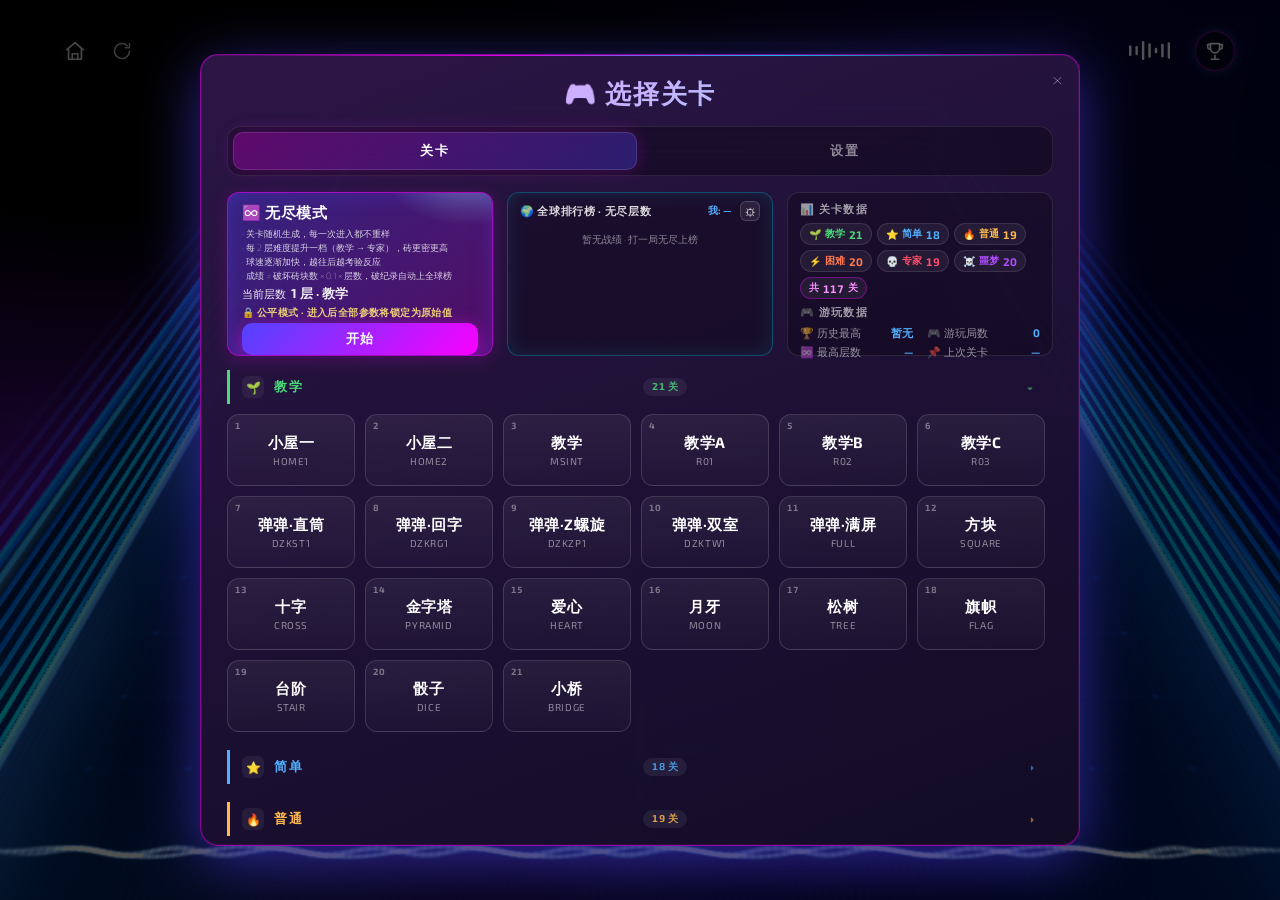
==== web/index.html @ 9c828ab0 "3D-Breakout: 打砖块 3D 重制版 纯前端 WebGL 游戏：117 关卡（含噩梦难度）、无尽模式全球排行榜、 道具系统、手机端适配、飞牛 NAS (.fpk) 打包支持。" ====
<!DOCTYPE html>
<html lang="zh-tw" class="use-system-fonts desktop chrome windows low" style="--scrollbar-width: 0px; --inner-height: 900px; --vp-height: 900px;">
    <head>
        <meta charset="utf-8">
        <base href="./">
        <script>/* 飞牛桌面小窗性能受限：iframe 内跳转轻量启动页（launcher.html），顶层标签页直接运行游戏 */
try{if(window.self!==window.top){var _ok=false;try{_ok=!!sessionStorage.getItem("dzk-inwindow")}catch(e){_ok=false}if(!_ok)location.replace("launcher.html")}}catch(e){}</script>
        <script>!function(e,a,l){var t=Array.prototype.slice.call(e.navigator&&navigator.languages||[]),n=(0===t.length&&navigator.language&&t.push(navigator.language),[["en","/","en-us"],["fr","/fr/","fr-fr"],["de","/de/","de-de"],["es","/es/","es-es"],["it","/it/","it-it"],["nl","/nl/","nl-nl"],["ja","/ja/","ja-jp"],["zh-tw","/zh-tw/","zh-tw-tw"]]);if(t.length&&n.length){var n=n.map(function(e){e={id:e[0],url:e[1],l:e[2].split("-")[0],full:e[2]};return"en"===e.id&&0,e}),e=document.cookie.match(/(^| )preferred_locale=([^;]+)/),e=e&&e[2],r=(e&&t.unshift(e),null),i=null;for(let e=0;e<t.length;e++){var o=t[e].toLowerCase(),s=o.split("-")[0];for(let e=0;e<n.length;e++){var u=n[e];if(o===u.full?r=u:s===u.l&&(i=u),r)break}if(r||i)break}var f,h=r||i;h&&((f=new Date).setTime(Date.now()+12096e5),a.cookie="preferred_locale="+h.id+";path=/;expires="+f+";samesite=lax"),!e&&h&&"zh-tw"!==h.id&&(a=h.url+l.search+l.hash,0)}}(window,document,location)</script>
        <meta name="viewport" content="width=device-width,initial-scale=1,shrink-to-fit=no,viewport-fit=cover">
        <title>3D-Breakout By 彩奈</title>
        <meta name="title" content="3D-Breakout By 彩奈">
        <meta name="description" content="暢玩贏得 MAG Infinite S3 12th、MAG Codex X5 12th 或 MEG Trident X 12th &amp; Optix-MAG274QRF-QD 好禮！">
        <meta name="HandheldFriendly" content="true">
        <meta name="msapplication-tap-highlight" content="no">
        <meta name="format-detection" content="telephone=no">
        <meta name="application-name" content="3D-Breakout By 彩奈">
        <meta name="mobile-web-app-capable" content="yes">
        <meta name="theme-color" content="#000000">
        <meta name="apple-mobile-web-app-title" content="3D-Breakout By 彩奈">
        <meta name="apple-mobile-web-app-capable" content="yes">
        <meta name="apple-mobile-web-app-status-bar-style" content="black">
        <meta name="pinterest" content="nohover">
        <meta property="og:type" content="website">
        <meta property="og:url" content="https://iwantitall.merci-michel.com/zh-tw">
        <meta property="og:locale" content="zh_tw">
        <meta property="og:title" content="3D-Breakout By 彩奈">
        <meta property="og:description" content="暢玩贏得 MAG Infinite S3 12th、MAG Codex X5 12th 或 MEG Trident X 12th &amp; Optix-MAG274QRF-QD 好禮！">
        <meta property="og:image" content="https://iwantitall.merci-michel.comshare/share_zh-tw.png?v=9756f7a2">
        <meta property="og:image:width" content="1200">
        <meta property="og:image:height" content="630">
        <meta property="og:image:alt" content="MSI - I want it all Image">
        <meta name="twitter:url" content="https://iwantitall.merci-michel.com/zh-tw">
        <meta name="twitter:title" content="3D-Breakout By 彩奈">
        <meta name="twitter:description" content="暢玩贏得 MAG Infinite S3 12th、MAG Codex X5 12th 或 MEG Trident X 12th &amp; Optix-MAG274QRF-QD 好禮！">
        <meta name="twitter:card" content="summary_large_image">
        <meta name="twitter:image" content="https://iwantitall.merci-michel.comshare/share_zh-tw.png?v=9756f7a2">
        <meta name="google" content="notranslate">
        <link rel="icon" href="./favicon.ico" sizes="any">
        <link rel="icon" href="./icons/favicon_dark.svg" type="image/svg+xml" media="(prefers-color-scheme: dark)">
        <link rel="icon" href="./icons/favicon_light.svg" type="image/svg+xml" media="(prefers-color-scheme: light)">
        <link rel="apple-touch-icon" href="./icons/icon_180.png">
        <meta name="robots" content="index,follow">
        <meta name="googlebot" content="index,follow">
        <link rel="modulepreload" href="./assets/main.fb1695dd11ae33ec_v10.js" as="script">
        <link rel="modulepreload" href="./assets/webgl.c47c235111ae33ec_v10.js" as="script">
        <link href="./assets/vendor.605820b411ae33ec.css" rel="stylesheet">
        <style>svg.icons-spritesheet symbol:not(.raw) * {
fill: inherit;
stroke: inherit;
}</style>
        <style>html{-webkit-tap-highlight-color:rgba(255,255,255,0);-webkit-touch-callout:none;font-size:10px;line-height:1.5}html,body,div,span,iframe,h1,h2,h3,h4,h5,h6,p,blockquote,pre,a,abbr,acronym,address,big,cite,code,del,dfn,em,img,ins,kbd,q,s,samp,small,strike,strong,sub,sup,tt,var,b,u,i,center,dl,dt,dd,ol,ul,li,fieldset,form,label,legend,table,caption,tbody,tfoot,thead,tr,th,td,article,aside,canvas,details,embed,figure,figcaption,footer,header,hgroup,menu,nav,output,ruby,section,summary,time,mark,audio,video{margin:0;padding:0;border:0;font-size:100%;font:inherit;vertical-align:baseline;box-sizing:border-box;font-weight:inherit;touch-action:manipulation}body{display:block}*,*:before,*:after{box-sizing:border-box}ul,ol{list-style:none}article,aside,details,figcaption,figure,footer,header,hgroup,menu,nav,section{display:block}img,video,svg{max-width:100%;display:block}body{-webkit-text-size-adjust:100%}a{color:inherit;text-decoration:inherit;touch-action:pan-y}button *,a *{pointer-events:none}button,input,textarea,select{margin:0;padding:0;color:inherit;background:inherit;font:inherit;line-height:inherit;letter-spacing:inherit;text-transform:inherit;outline:none}button{cursor:pointer;-webkit-appearance:none;-moz-appearance:none;appearance:none;border:none;touch-action:pan-y}textarea{overflow:auto;vertical-align:top;resize:vertical}:root{--base-text: calc((22px) * var(--h-demult, 1));--padding: calc(var(--base-text));--font-popin: "Exo", Arial, Helvetica, sans-serif;--font-title: "Exo2", Arial, Helvetica, sans-serif;--font-text: "DINPro", Arial, Helvetica, sans-serif;--font-numbers: "Roboto", Arial, Helvetica, sans-serif;--font-system: -apple-system, BlinkMacSystemFont, "Segoe UI", Roboto, Oxygen-Sans, Ubuntu, Cantarell, "Helvetica Neue", sans-serif}html.use-system-fonts{--font-popin: var(--font-system);--font-title: var(--font-system);--font-text: var(--font-system)}@font-face{font-family:DINPro;font-style:normal;font-weight:400;src:url(./assets/dinpro-regular.0de53b8211ae33ec.woff2) format("woff2"),url(./assets/dinpro-regular.d7c2045011ae33ec.woff) format("woff");font-display:"block"}@font-face{font-family:DINPro;font-style:normal;font-weight:700;src:url(./assets/dinpro-bold.3677f18411ae33ec.woff2) format("woff2"),url(./assets/dinpro-bold.cd9495d111ae33ec.woff) format("woff");font-display:"block"}@font-face{font-family:Exo2;font-style:normal;font-weight:100;src:url(./assets/exo2-thin.74b24fc411ae33ec.woff2) format("woff2"),url(./assets/exo2-thin.6bf9c2b811ae33ec.woff) format("woff");font-display:"block"}@font-face{font-family:Exo2;font-style:normal;font-weight:300;src:url(./assets/exo2-light.6f008a1011ae33ec.woff2) format("woff2"),url(./assets/exo2-light.3d50c11d11ae33ec.woff) format("woff");font-display:"block"}@font-face{font-family:Exo2;font-style:normal;font-weight:400;src:url(./assets/exo2-regular.4fef682411ae33ec.woff2) format("woff2"),url(./assets/exo2-regular.aad68efc11ae33ec.woff) format("woff");font-display:"block"}@font-face{font-family:Exo2;font-style:normal;font-weight:700;src:url(./assets/exo2-bold.4f55130411ae33ec.woff2) format("woff2"),url(./assets/exo2-bold.afe89b2e11ae33ec.woff) format("woff");font-display:"block"}@font-face{font-family:Exo;font-style:normal;font-weight:400;src:url(./assets/exo-regular.62db7afa11ae33ec.woff2) format("woff2"),url(./assets/exo-regular.bda386b011ae33ec.woff) format("woff");font-display:"block"}@font-face{font-family:Roboto;font-style:normal;font-weight:700;src:url(./assets/RobotoMono-Bold.bbd256c211ae33ec.woff2) format("woff2"),url(./assets/RobotoMono-Bold.359bd09511ae33ec.woff) format("woff");font-display:"block"}.page.page-register,.page.page-results{display:flex;align-items:center;justify-content:center;padding:0}.popin .popin__results-text{display:flex;flex-direction:column;flex-grow:1;align-items:center;justify-content:center;padding-left:40px}.popin .popin__results-text h1{font-family:var(--font-text)!important;text-align:left}.popin .popin__results-text h1 strong{font-weight:700!important}.popin .popin__results-text .results-message{margin-top:13px;margin-bottom:-5px;text-align:left}.page.page-results .popin__header,.register-step--confirmation .popin__header,.page.page-results .popin__header .popin__results-text,.register-step--email .popin__header .popin__results-text,.register-step--confirmation .popin__header .popin__results-text{align-items:flex-start}.page.page-results .popin__header .popin__score,.register-step--email .popin__header .popin__score,.register-step--confirmation .popin__header .popin__score{margin-left:0}.page.page-register .popin__content{background:#fff}.page.page-register .popin__content:after{display:none}html[data-page=register] .webgl-wrapper,html[data-page=results] .webgl-wrapper{position:absolute}.popin{position:relative;display:flex;flex-direction:column;align-items:center;justify-content:center;width:700px;max-width:100%;overflow:hidden;background:rgba(0,0,0,.7);border:1px solid rgba(255,255,255,.25);--title: calc((20px) * var(--h-demult, 1))}.popin strong{font-weight:700}.popin h1{max-width:320px;font-family:var(--font-title);font-size:var(--title);font-weight:400;line-height:1.12em;color:#fff;text-align:center;text-transform:uppercase;letter-spacing:.06em}.popin h1 strong{font-weight:400}.popin select,.popin input{width:100%;padding:20px 30px;font-family:var(--font-text);font-size:16px;color:#2c2c2c;border:1px solid #d0d0d0;border-radius:100px;transition:border .25s;-webkit-appearance:none;-moz-appearance:none;appearance:none}.popin select:focus::-moz-placeholder,.popin input:focus::-moz-placeholder{opacity:.25}.popin select:focus:-ms-input-placeholder,.popin input:focus:-ms-input-placeholder{opacity:.25}.popin select:focus::placeholder,.popin input:focus::placeholder{opacity:.25}.popin select::-moz-placeholder,.popin input::-moz-placeholder{color:#9b9b9b}.popin select:-ms-input-placeholder,.popin input:-ms-input-placeholder{color:#9b9b9b}.popin select option,.popin select::placeholder,.popin input option,.popin input::placeholder{color:#9b9b9b}.popin select{width:100%}.popin .select{position:relative}.popin .select:before{position:absolute;top:5px;right:30px;bottom:0;display:flex;align-items:center;justify-content:center;width:15px;height:15px;margin:auto;font-size:18px;color:#9b9b9b;content:"\25b2";transform:rotate(180deg) scaleY(.7)}.popin:before,.popin:after{position:absolute;top:0;left:0;width:100%;height:100%;pointer-events:none;background:rgba(255,255,255,.75);border:1px solid #fff;border-radius:15px;transition:transform 1.2s cubic-bezier(0,.96,.22,1),border 1.2s cubic-bezier(0,.96,.22,1),opacity 1.2s cubic-bezier(0,.96,.22,1)}.popin:before{border:1px solid #b602d7;transform:scale(1.2)}.popin:after{border:1px solid #593aff;transform:scale(1.4)}.popin .select,.popin .form-input,.popin .form-checkbox,.popin .button{position:relative;transition:color .15s,background .15s,transform 1s cubic-bezier(0,.96,.22,1),border 1s cubic-bezier(0,.96,.22,1),opacity 1s cubic-bezier(0,.96,.22,1)}.popin--visible:before,.popin--visible:after{border:1px solid #fff;opacity:0;transform:scale(1)}.popin .disabled button{color:#d0d0d0;pointer-events:none;border:1px solid #d0d0d0}.popin .disabled button:after{opacity:0}.popin__score{display:flex;flex-direction:column;align-items:center;justify-content:center;font-family:var(--font-popin);color:#f12e88;text-shadow:0 0 6px rgba(255,255,255,.5);--score-size: calc((63px) * var(--h-demult, 1))}.popin__score span{background:linear-gradient(88deg,#fe0291 -6%,#b762ff 29%,#5143ff 55%,#005cff 79%,#8fd7ff 104%);-webkit-background-clip:text;background-clip:text;-webkit-text-fill-color:transparent}.popin__score .score-units{font-size:.75rem;text-transform:uppercase}.popin__score .score-value{font-size:var(--score-size);line-height:1.3}.popin__header,.popin__content{position:relative;display:flex;flex-direction:column;align-items:center;justify-content:center;width:100%}.popin__header{position:relative;padding:60px 0;color:#fff}.page-results .popin__header{justify-content:flex-end;padding:50px 0 0;overflow:hidden}.popin__shape{position:absolute;bottom:-15px;width:100%;height:45px;overflow:hidden}.popin__shape:before{position:absolute;right:0;width:110%;height:100%;content:"";background:#fff;transform:translateY(2px) rotate(-2deg);transform-origin:top right}.popin__content{display:flex;flex-direction:column;align-items:center;justify-content:center;color:#2c2c2c;min-inline-size:0}.popin__content:after{position:absolute;bottom:0;z-index:0;width:100%;height:50%;content:"";background:white}.page-register .popin__content{padding:35px 50px 50px}.page-register .popin__content>*:not(:last-child){margin-bottom:20px}.popin__content .select+.form-checkbox{margin:10px}.popin__content p{max-width:80%;text-align:center}.popin__buttons{z-index:1;display:flex}.page-results .popin__buttons{padding:10px;margin-top:0}.popin__buttons .button{cursor:pointer}.popin__buttons .button span{pointer-events:none}.popin__buttons .button a{position:relative;z-index:1}.popin__buttons .button:not(:last-child){margin-right:10px}.popin-enter-active,.popin-leave-active{will-change:transform;transition:opacity .5s cubic-bezier(.55,0,.1,1),transform .5s cubic-bezier(.55,0,.1,1)}.popin-enter-from{opacity:0;transform:scale(1.1)}.popin-leave-to{opacity:0;transform:scale(.9)}@-webkit-keyframes blinkOpacityIn{0%{opacity:.1}1%{opacity:1}4%{opacity:1}8%{opacity:.1}12%{opacity:1}15%{opacity:.1}18%{opacity:1}21%{opacity:.1}23%{opacity:1}31%{opacity:1}to{opacity:1}}@keyframes blinkOpacityIn{0%{opacity:.1}1%{opacity:1}4%{opacity:1}8%{opacity:.1}12%{opacity:1}15%{opacity:.1}18%{opacity:1}21%{opacity:.1}23%{opacity:1}31%{opacity:1}to{opacity:1}}@-webkit-keyframes blinkIn2{0%{opacity:1;transform:scale(.6) skew(800deg)}2%{opacity:1;transform:scale(1.2) skew(60deg)}4%{opacity:0;transform:skew(0)}10%{opacity:1}13%{opacity:.4;transform:skew(40deg)}15%{opacity:.4;transform:skew(0)}17%{opacity:1;transform:skew(0)}20%{opacity:.5;transform:scale(1) skew(4deg)}21%{opacity:.5;transform:skew(0)}25%{opacity:1;transform:skew(0)}29%{opacity:1;transform:skew(0)}30%{opacity:.8;transform:skew(0)}32%{opacity:1;transform:skew(0)}85%{opacity:1;transform:skew(0)}}@keyframes blinkIn2{0%{opacity:1;transform:scale(.6) skew(800deg)}2%{opacity:1;transform:scale(1.2) skew(60deg)}4%{opacity:0;transform:skew(0)}10%{opacity:1}13%{opacity:.4;transform:skew(40deg)}15%{opacity:.4;transform:skew(0)}17%{opacity:1;transform:skew(0)}20%{opacity:.5;transform:scale(1) skew(4deg)}21%{opacity:.5;transform:skew(0)}25%{opacity:1;transform:skew(0)}29%{opacity:1;transform:skew(0)}30%{opacity:.8;transform:skew(0)}32%{opacity:1;transform:skew(0)}85%{opacity:1;transform:skew(0)}}@-webkit-keyframes blinkIn{0%{opacity:1;transform:scale(.6) skew(400deg)}2%{opacity:1;transform:scale(1.2) skew(40deg)}4%{opacity:0;transform:skew(0)}10%{opacity:1}13%{opacity:.4;transform:skew(20deg)}15%{opacity:.4;transform:skew(0)}17%{opacity:1;transform:skew(0)}20%{opacity:.5;transform:scale(1) skew(2deg)}21%{opacity:.5;transform:skew(0)}25%{opacity:1;transform:skew(0)}29%{opacity:1;transform:skew(0)}30%{opacity:.8;transform:skew(0)}32%{opacity:1;transform:skew(0)}85%{opacity:1;transform:skew(0)}}@keyframes blinkIn{0%{opacity:1;transform:scale(.6) skew(400deg)}2%{opacity:1;transform:scale(1.2) skew(40deg)}4%{opacity:0;transform:skew(0)}10%{opacity:1}13%{opacity:.4;transform:skew(20deg)}15%{opacity:.4;transform:skew(0)}17%{opacity:1;transform:skew(0)}20%{opacity:.5;transform:scale(1) skew(2deg)}21%{opacity:.5;transform:skew(0)}25%{opacity:1;transform:skew(0)}29%{opacity:1;transform:skew(0)}30%{opacity:.8;transform:skew(0)}32%{opacity:1;transform:skew(0)}85%{opacity:1;transform:skew(0)}}.splide{width:100%;cursor:-webkit-grab;cursor:grab}.splide:active{cursor:-webkit-grabbing;cursor:grabbing}.splide button{outline:none!important}.splide .splide__arrow--next{right:0}.splide .splide__arrow--prev{left:0}.splide .splide__pagination{bottom:0}.splide .splide__arrow{width:20px;height:20px;background:none;transition:opacity .6s cubic-bezier(.55,0,.1,1)}.splide .splide__arrow svg{fill:#fff}.splide .splide__slide{transition:opacity 1s}.splide .splide__track{padding-bottom:60px;-webkit-mask-image:linear-gradient(90deg,transparent 0%,black 30%,black 70%,transparent 100%);mask-image:linear-gradient(90deg,transparent 0%,black 30%,black 70%,transparent 100%)}.splide .splide__pagination li .is-active{background:#fff}.splide .splide__pagination__page{width:15px;height:5px;margin:5px;border-radius:3px}.splide .splide__pagination__page.is-active{opacity:1}.splide__container{box-sizing:border-box;position:relative}.splide__list{-webkit-backface-visibility:hidden;backface-visibility:hidden;display:flex;height:100%;margin:0!important;padding:0!important}.splide.is-initialized:not(.is-active) .splide__list{display:block}.splide__pagination{align-items:center;display:flex;flex-wrap:wrap;justify-content:center;margin:0;pointer-events:none}.splide__pagination li{display:inline-block;line-height:1;list-style-type:none;margin:0;pointer-events:auto}.splide__progress__bar{width:0}.splide{position:relative;visibility:hidden}.splide.is-initialized,.splide.is-rendered{visibility:visible}.splide__slide{-webkit-backface-visibility:hidden;backface-visibility:hidden;box-sizing:border-box;flex-shrink:0;list-style-type:none!important;margin:0;position:relative}.splide__slide img{vertical-align:bottom}.splide__spinner{-webkit-animation:splide-loading 1s linear infinite;animation:splide-loading 1s linear infinite;border:2px solid #999;border-left-color:transparent;border-radius:50%;bottom:0;contain:strict;display:inline-block;height:20px;left:0;margin:auto;position:absolute;right:0;top:0;width:20px}.splide__sr{clip:rect(0 0 0 0);border:0;height:1px;margin:-1px;overflow:hidden;padding:0;position:absolute;width:1px}.splide__toggle.is-active .splide__toggle__play,.splide__toggle__pause{display:none}.splide__toggle.is-active .splide__toggle__pause{display:inline}.splide__track{overflow:hidden;position:relative;z-index:0}@-webkit-keyframes splide-loading{0%{transform:rotate(0)}to{transform:rotate(1turn)}}@keyframes splide-loading{0%{transform:rotate(0)}to{transform:rotate(1turn)}}.splide__track--draggable{-webkit-touch-callout:none;-webkit-user-select:none;-ms-user-select:none;-moz-user-select:none;user-select:none}.splide__track--fade>.splide__list{display:block}.splide__track--fade>.splide__list>.splide__slide{left:0;opacity:0;position:absolute;top:0;z-index:0}.splide__track--fade>.splide__list>.splide__slide.is-active{opacity:1;position:relative;z-index:1}.splide--rtl{direction:rtl}.splide__track--ttb>.splide__list{display:block}.splide__arrow{align-items:center;background:#ccc;border:0;border-radius:50%;cursor:pointer;display:flex;height:2em;justify-content:center;opacity:.7;padding:0;position:absolute;top:50%;transform:translateY(-50%);width:2em;z-index:1}.splide__arrow svg{fill:#000;height:1.2em;width:1.2em}.splide__arrow:hover:not(:disabled){opacity:.9}.splide__arrow:disabled{opacity:.3}.splide__arrow:focus-visible{outline:3px solid #0bf;outline-offset:3px}.splide__arrow--prev{left:1em}.splide__arrow--prev svg{transform:scaleX(-1)}.splide__arrow--next{right:1em}.splide.is-focus-in .splide__arrow:focus{outline:3px solid #0bf;outline-offset:3px}.splide__pagination{bottom:.5em;left:0;padding:0 1em;position:absolute;right:0;z-index:1}.splide__pagination__page{background:#ccc;border:0;border-radius:50%;display:inline-block;height:8px;margin:3px;opacity:.7;padding:0;position:relative;transition:transform .2s linear;width:8px}.splide__pagination__page.is-active{background:#fff;transform:scale(1.4);z-index:1}.splide__pagination__page:hover{cursor:pointer;opacity:.9}.splide__pagination__page:focus-visible{outline:3px solid #0bf;outline-offset:3px}.splide.is-focus-in .splide__pagination__page:focus{outline:3px solid #0bf;outline-offset:3px}.splide__progress__bar{background:#ccc;height:3px}.splide__slide{-webkit-tap-highlight-color:transparent}.splide__slide:focus{outline:0}@supports (outline-offset: -3px){.splide__slide:focus-visible{outline:3px solid #0bf;outline-offset:-3px}}@supports (outline-offset: -3px){.splide.is-focus-in .splide__slide:focus{outline:3px solid #0bf;outline-offset:-3px}}.splide__toggle{cursor:pointer}.splide__toggle:focus-visible{outline:3px solid #0bf;outline-offset:3px}.splide.is-focus-in .splide__toggle:focus{outline:3px solid #0bf;outline-offset:3px}.splide__track--nav>.splide__list>.splide__slide{border:3px solid transparent;cursor:pointer}.splide__track--nav>.splide__list>.splide__slide.is-active{border:3px solid #000}.splide__arrows--rtl .splide__arrow--prev{left:auto;right:1em}.splide__arrows--rtl .splide__arrow--prev svg{transform:scaleX(1)}.splide__arrows--rtl .splide__arrow--next{left:1em;right:auto}.splide__arrows--rtl .splide__arrow--next svg{transform:scaleX(-1)}.splide__arrows--ttb .splide__arrow{left:50%;transform:translate(-50%)}.splide__arrows--ttb .splide__arrow--prev{top:1em}.splide__arrows--ttb .splide__arrow--prev svg{transform:rotate(-90deg)}.splide__arrows--ttb .splide__arrow--next{bottom:1em;top:auto}.splide__arrows--ttb .splide__arrow--next svg{transform:rotate(90deg)}.splide__pagination--ttb{bottom:0;display:flex;flex-direction:column;left:auto;padding:1em 0;right:.5em;top:0}html{font-family:sans-serif;font-size:var(--base-text);font-weight:100;color:#fff;background:#000}::-moz-selection{color:#fff;background:rgba(0,0,0,.7)}::selection{color:#fff;background:rgba(0,0,0,.7)}.old-browser{position:relative;z-index:1;width:100vw;height:100vh;font-family:var(--font-text);text-align:center;-webkit-user-select:none;-moz-user-select:none;-ms-user-select:none;user-select:none}.old-browser .container{position:absolute;top:50%;left:50%;width:100%;transform:translate(-50%,-50%)}.old-browser .container h1{font-family:var(--font-title);font-size:7vw;line-height:1;color:#0ff;text-shadow:0 1px 0 rgba(0,0,0,.2);text-transform:uppercase}.old-browser .container p{width:70vw;max-width:470px;margin:1em auto;font-size:20px;color:#fff;text-shadow:0 1px 0 rgba(0,0,0,.2)}.old-browser__background{position:absolute;top:0;left:0;z-index:0;width:100%;height:100%;background-image:url(/oldBrowser/oldBrowser.jpg);background-repeat:no-repeat;background-position:center center;background-size:cover}*{scrollbar-width:auto;scrollbar-color:#513dcd #fff}*::-webkit-scrollbar{width:16px}*::-webkit-scrollbar-track{background:#fff}*::-webkit-scrollbar-thumb{background-color:#513dcd;border:3px solid #fff;border-radius:10px}@media (min-width: 375px) and (max-width: 768px){:root{--base-text: calc((8.1424936387vw - 8.534351145px) * var(--h-demult, 1))}}@media (min-width: 400px) and (max-width: 700px){.popin{--title: calc((1.3333333333vw + 14.6666666667px) * var(--h-demult, 1))}.popin__score{--score-size: calc((5.6666666667vw + 40.3333333333px) * var(--h-demult, 1))}}@media (min-width: 701px){.popin__score{--score-size: calc((80px) * var(--h-demult, 1))}}@media (min-width: 768px) and (max-width: 1440px){:root{--base-text: calc((2.0833333333vw + 38px) * var(--h-demult, 1))}}@media (min-width: 1440px) and (max-width: 1900px){:root{--base-text: calc((2.6086956522vw + 30.4347826087px) * var(--h-demult, 1))}}@media (min-width: 1901px){:root{--base-text: calc((80px) * var(--h-demult, 1))}}@media (min-width: 1921px){.popin{--title: calc((24px) * var(--h-demult, 1))}}@media (max-width: 767px){.splide .splide__arrow{width:40px;height:40px}.splide .splide__track{padding-bottom:40px}.old-browser .container h1{font-size:15vw}.old-browser .container p{max-width:90vw;font-size:4.5vw}}@media (max-width: 699px){.page.page-register,.page.page-results{position:relative;display:block;min-height:100%;overflow:hidden}.popin .popin__results-text{padding-left:20px}.popin{top:0;left:0;min-height:var(--inner-height);background:rgba(0,0,0,.5)}.popin.register-step--details{position:relative}.popin{justify-content:flex-start;border:none;border-radius:0}.popin__header,.popin__content{min-width:50%}.popin__header{flex-grow:1}.register-step--details .popin__header{padding-top:125px}.register-step--done .popin__header{z-index:1}.popin__content{overflow:initial}.page-register .popin__content{padding:15px 25px 25px}.page-register .popin__content>*:not(:last-child){margin-bottom:15px}.popin__content p{max-width:initial}.popin__content{border-radius:0}.register-step--details .popin__content{padding-bottom:50px}.popin-enter-active,.popin-leave-active{transition:opacity .6s cubic-bezier(.55,0,.1,1),transform .7s cubic-bezier(.55,0,.1,1)}.popin-leave-to{opacity:0;transform:scale(1)}}@media (hover: hover){.popin select:hover,.popin input:hover{border:1px solid #9b9b9b}*::-webkit-scrollbar-thumb:hover{background-color:#8256d5}}@media (hover: none) and (pointer: coarse){.popin select:active,.popin input:active{border:1px solid #9b9b9b}*::-webkit-scrollbar-thumb:active{background-color:#8256d5}}@media screen and (-ms-high-contrast: none){.splide__slide:focus-visible{border:3px solid #0bf}.splide.is-focus-in .splide__slide:focus{border:3px solid #0bf}.splide.is-focus-in .splide__track>.splide__list>.splide__slide:focus{border-color:#0bf}}.logo-wrapper{--logo-size: calc((60px) * var(--h-demult, 1));width:var(--logo-size)}.icon{fill:#fff;transition:fill .5s}.icon.invert{fill:#000;transition:fill .5s}@media (min-width: 768px) and (max-width: 1200px){.logo-wrapper{--logo-size: calc((6.9444444444vw + 6.6666666667px) * var(--h-demult, 1))}}@media (min-width: 1201px){.logo-wrapper{--logo-size: calc((90px) * var(--h-demult, 1))}}.menu-button[data-v-67bbf066]{position:relative;display:flex;flex-direction:column;align-items:center;justify-content:center;width:var(--menu-button-size);height:var(--menu-button-size);pointer-events:none;opacity:0;transition:.3s cubic-bezier(.55,0,.1,1);--menu-button-size: calc((40px) * var(--h-demult, 1))}.menu-button.visible[data-v-67bbf066]{pointer-events:all;opacity:1}.back .menu-button[data-v-67bbf066]{pointer-events:none;opacity:0}.menu-button.sm[data-v-67bbf066]{width:calc(var(--menu-button-size) * .68);height:calc(var(--menu-button-size) * .68)}.menu-button .button-content[data-v-67bbf066]{position:relative;display:flex;flex-direction:column;align-items:center;justify-content:center;width:100%;height:100%}.menu-button .button-content.invert .state div[data-v-67bbf066]{background:#000;transition:opacity .15s cubic-bezier(.55,0,.1,1),background .5s cubic-bezier(.55,0,.1,1)}.menu-button .state[data-v-67bbf066]{position:absolute;display:flex;flex-direction:column;align-items:center;justify-content:space-between;width:17px;height:17px;opacity:0;transition:opacity .3s cubic-bezier(.55,0,.1,1),transform .3s cubic-bezier(.55,0,.1,1);transform:rotate(180deg)}.menu-button .state.inGame[data-v-67bbf066]{height:50%}.menu-button .state.active[data-v-67bbf066]{opacity:1}.menu-button .state.isOpen[data-v-67bbf066]{transform:rotate(0)}.menu-button .state div[data-v-67bbf066]{background-color:#fff;border-radius:5px;transition:transform .3s cubic-bezier(.55,0,.1,1),opacity .15s cubic-bezier(.55,0,.1,1),background .5s cubic-bezier(.55,0,.1,1)}.menu-button .open div[data-v-67bbf066]{position:relative;width:100%;height:3px}.menu-button .open.inGame div[data-v-67bbf066]{position:absolute;top:50%;left:50%;width:90%;height:3px;opacity:1}.menu-button .open.inGame div[data-v-67bbf066]:nth-child(1){transform:translate(-25%,-50%) rotate(90deg)}.menu-button .open.inGame div[data-v-67bbf066]:nth-child(2){opacity:0;transform:translate(100%,-50%)}.menu-button .open.inGame div[data-v-67bbf066]:nth-child(3){transform:translate(-75%,-50%) rotate(90deg)}.menu-button .close div[data-v-67bbf066]{position:absolute;top:50%;left:50%;width:100%;height:3px;opacity:1}.menu-button .close div[data-v-67bbf066]:nth-child(1){transform:translate(-50%,-50%) rotate(45deg)}.menu-button .close div[data-v-67bbf066]:nth-child(2){transform:translate(-50%,-50%) rotate(-45deg)}.menu-button .pause div[data-v-67bbf066]{position:absolute;top:50%;left:50%;width:100%;height:3px;opacity:1}.menu-button .pause div[data-v-67bbf066]:nth-child(1){transform:translate(-25%,-50%) rotate(90deg)}.menu-button .pause div[data-v-67bbf066]:nth-child(2){transform:translate(-75%,-50%) rotate(90deg)}.menu-button:focus-visible .button-content .state.active[data-v-67bbf066]{opacity:.7}@media (min-width: 1200px) and (max-width: 1920px){.menu-button[data-v-67bbf066]{--menu-button-size: calc((1.3888888889vw + 23.3333333333px) * var(--h-demult, 1))}}@media (min-width: 1921px){.menu-button[data-v-67bbf066]{--menu-button-size: calc((50px) * var(--h-demult, 1))}}@media (hover: hover){.menu-button:hover .button-content .state.active[data-v-67bbf066]{opacity:.7}}@media (hover: none) and (pointer: coarse){.menu-button:active .button-content .state.active[data-v-67bbf066]{opacity:.7}}.sound-button[data-v-2645cb68]{--sound-button-size: calc((40px) * var(--h-demult, 1));position:relative;display:flex;flex-direction:column;align-items:center;justify-content:center;width:var(--sound-button-size);height:var(--sound-button-size);transition:opacity .3s cubic-bezier(.55,0,.1,1)}.sound-button.sm[data-v-2645cb68]{width:calc(var(--sound-button-size) * .68);height:calc(var(--sound-button-size) * .68)}.sound-button .button-content[data-v-2645cb68]{position:relative;display:flex;flex-direction:column;align-items:center;justify-content:center;width:100%;height:100%;opacity:.7;transition:opacity .3s cubic-bezier(.55,0,.1,1),transform .3s cubic-bezier(.55,0,.1,1)}.sound-button .button-content.active[data-v-2645cb68]{opacity:1}.sound-button .button-canvas[data-v-2645cb68]{position:absolute;bottom:0;left:0;width:100%;height:100%}.sound-button:focus-visible .button-content[data-v-2645cb68]{opacity:1;transition:opacity .3s cubic-bezier(.55,0,.1,1)}@media (min-width: 1200px) and (max-width: 1920px){.sound-button[data-v-2645cb68]{--sound-button-size: calc((1.3888888889vw + 23.3333333333px) * var(--h-demult, 1))}}@media (min-width: 1921px){.sound-button[data-v-2645cb68]{--sound-button-size: calc((50px) * var(--h-demult, 1))}}@media (hover: hover){.sound-button:hover .button-content[data-v-2645cb68]{opacity:1;transition:opacity .3s cubic-bezier(.55,0,.1,1)}}@media (hover: none) and (pointer: coarse){.sound-button:active .button-content[data-v-2645cb68]{opacity:1;transition:opacity .3s cubic-bezier(.55,0,.1,1)}}.app-header[data-v-593a0a07]{--padding: calc((15px) * var(--h-demult, 1));position:fixed;z-index:5;display:flex;align-items:center;justify-content:space-between;width:100vw;padding:var(--padding) calc(var(--padding) * 1.5) var(--padding);pointer-events:none}.app-header[data-v-593a0a07]:before{position:absolute;top:0;left:0;z-index:-1;width:100%;height:100%;content:"";background:#fff;box-shadow:0 5px 20px #0000001a;transition:transform .8s cubic-bezier(.55,0,.1,1);transform:translateY(-110%)}body.white-header .app-header[data-v-593a0a07]:before{transform:translateY(0)}.app-header:before body.menuOpened[data-v-593a0a07]{transform:translateY(-110%)!important}html.screenshot-mode .app-header[data-v-593a0a07]{opacity:0!important}.logo[data-v-593a0a07]{--logo-size: calc((80px) * var(--h-demult, 1));width:var(--logo-size);pointer-events:all;cursor:pointer;outline:0;transition:transform .8s cubic-bezier(.55,0,.1,1),opacity .5s cubic-bezier(.55,0,.1,1)}.logo.visible[data-v-593a0a07]{transform:translateY(0)}.buttons[data-v-593a0a07]{--buttons-width: calc((100px) * var(--h-demult, 1));display:flex;flex-direction:row;align-items:center;justify-content:flex-end;width:var(--buttons-width)}.buttons .sound-button[data-v-593a0a07]{margin-right:25px;opacity:0;transition:opacity .7s cubic-bezier(.55,0,.1,1)}.buttons .sound-button.visible[data-v-593a0a07]{pointer-events:all;opacity:1}.back .buttons .sound-button[data-v-593a0a07]{pointer-events:none;opacity:0}.close__center[data-v-593a0a07]{position:absolute;top:0;left:50%;display:flex;height:100%;pointer-events:none;transition:transform 1s cubic-bezier(.55,0,.1,1),opacity .4s cubic-bezier(.55,0,.1,1);transform:translate(-50%,-120%)}.close__center button[data-v-593a0a07]{--padding: calc((8px) * var(--h-demult, 1));padding:0 calc(var(--padding) * 2)}.back .close__center[data-v-593a0a07]{pointer-events:all;transform:translate(-50%)}@media (min-width: 768px) and (max-width: 1200px){.app-header[data-v-593a0a07]{--padding: calc((3.4722222222vw - 11.6666666667px) * var(--h-demult, 1))}.logo[data-v-593a0a07]{--logo-size: calc((5.787037037vw + 35.5555555556px) * var(--h-demult, 1))}.close__center button[data-v-593a0a07]{--padding: calc((1.6203703704vw - 4.4444444444px) * var(--h-demult, 1))}}@media (min-width: 1200px) and (max-width: 1600px){.buttons[data-v-593a0a07]{--buttons-width: calc((8.75vw - 5px) * var(--h-demult, 1))}}@media (min-width: 1201px){.app-header[data-v-593a0a07]{--padding: calc((30px) * var(--h-demult, 1))}.logo[data-v-593a0a07]{--logo-size: calc((105px) * var(--h-demult, 1))}.close__center button[data-v-593a0a07]{--padding: calc((15px) * var(--h-demult, 1))}}@media (min-width: 1601px){.buttons[data-v-593a0a07]{--buttons-width: calc((135px) * var(--h-demult, 1))}}@media (max-width: 767px){.logo[data-v-593a0a07]{transform:translateY(-300%)}.buttons .sound-button[data-v-593a0a07]{pointer-events:none;opacity:0!important}body.menuOpened .buttons .sound-button[data-v-593a0a07]{pointer-events:all;opacity:1!important}}@media (hover: hover){.logo[data-v-593a0a07]:hover{opacity:.7}.back .close__center[data-v-593a0a07]:hover{opacity:.5}}@media (hover: none) and (pointer: coarse){.logo[data-v-593a0a07]:active{opacity:.7}.back .close__center[data-v-593a0a07]:active{opacity:.5}}.menu[data-v-f5bee8ee]{--width: calc((400px) * var(--h-demult, 1));position:fixed;right:0;z-index:4;display:flex;flex-direction:column;align-items:flex-end;justify-content:space-between;width:100vw;height:100%;pointer-events:none}.menu .cta-button span[data-v-f5bee8ee]{pointer-events:none}.menu[data-v-f5bee8ee] .language-picker-select{color:#000!important;color:initial!important}.menu.visible .background[data-v-f5bee8ee],.menu.visible .content[data-v-f5bee8ee]{pointer-events:all}html.screenshot-mode .menu[data-v-f5bee8ee]{opacity:0!important}.menu .background[data-v-f5bee8ee]{--width: calc((400px) * var(--h-demult, 1));position:absolute;top:0;right:0;z-index:-1;width:var(--width);height:100%;pointer-events:none;background-color:#fff;background-image:linear-gradient(220deg,rgba(254,2,145,.95) -40%,rgba(183,98,255,.95) 28%,rgba(81,67,255,.95) 75%,rgba(0,92,255,.95) 120%,rgba(143,215,255,.95) 165%);box-shadow:0 -10px 40px #5143ff00;transition:box-shadow .5s cubic-bezier(.55,0,.1,1)}.menu .background.visible[data-v-f5bee8ee]{box-shadow:0 -10px 40px #5143ffd9;transition:box-shadow .5s cubic-bezier(.55,0,.1,1)}.content[data-v-f5bee8ee]{--width: calc((400px) * var(--h-demult, 1));position:relative;right:0;display:flex;flex-direction:column;align-items:center;justify-content:space-between;width:var(--width);height:70%;max-height:400px;padding:var(--padding) calc(var(--padding) * 2) 0;margin:auto 0;color:#fff;--padding: calc((20px) * var(--h-demult, 1))}.content .cta[data-v-f5bee8ee]{--title: calc((30px) * var(--h-demult, 1));--height: calc((90px) * var(--h-demult, 1));display:flex;flex-direction:column;align-items:flex-end;justify-content:space-between;width:100%;height:var(--height);font-family:var(--font-title);font-size:var(--title);font-weight:400;color:#fff;text-align:right;text-transform:uppercase}.content .cta div[data-v-f5bee8ee]{text-shadow:-1px -1px 0 rgba(255,255,255,0),0 -1px 0 rgba(255,255,255,0),1px -1px 0 rgba(255,255,255,0),1px 0 0 rgba(255,255,255,0),1px 1px 0 rgba(255,255,255,0),0 1px 0 rgba(255,255,255,0),-1px 1px 0 rgba(255,255,255,0),-1px 0 0 rgba(255,255,255,0),0 0 20px rgba(255,255,255,0);cursor:pointer;transition:text-shadow .5s cubic-bezier(.23,1,.32,1)}.content .cta div span[data-v-f5bee8ee]{display:inline-block}.content .cta div[data-v-f5bee8ee]:focus-visible{text-shadow:-1px -1px 0 rgba(255,255,255,.5),0 -1px 0 rgba(255,255,255,.5),1px -1px 0 rgba(255,255,255,.5),1px 0 0 rgba(255,255,255,.5),1px 1px 0 rgba(255,255,255,.5),0 1px 0 rgba(255,255,255,.5),-1px 1px 0 rgba(255,255,255,.5),-1px 0 0 rgba(255,255,255,.5),0 0 20px white}.content .links[data-v-f5bee8ee]{--height: calc((120px) * var(--h-demult, 1));display:flex;flex-direction:column;align-items:flex-end;justify-content:space-between;width:100%;height:var(--height);text-align:right}.content .links a[data-v-f5bee8ee]{--text: calc((20px) * var(--h-demult, 1));font-family:var(--font-text);font-size:var(--text);font-weight:400;line-height:calc(var(--text) + 15);color:#fff;outline:none;opacity:.7;transition:opacity .8s}.content .links a[data-v-f5bee8ee]:focus-visible{opacity:1}.content .lang[data-v-f5bee8ee]{display:flex;flex-direction:row;align-items:center;justify-content:flex-end;width:100%;color:#fff;text-align:right}.content .lang[data-v-f5bee8ee]:focus-visible{opacity:.75}.content .lang svg[data-v-f5bee8ee]{width:18px;fill:#fff}.content .lang .language-picker[data-v-f5bee8ee]{position:relative;bottom:0;left:0;font-family:var(--font-text);font-size:18px;font-weight:700;border:none}.menu-overlay[data-v-f5bee8ee]{position:fixed;top:0;left:0;z-index:2;width:100vw;height:100vh;pointer-events:none;cursor:pointer;background:#000;opacity:0;transition:opacity .5s cubic-bezier(.55,0,.1,1)}.menucontainer.visible .menu-overlay[data-v-f5bee8ee]{pointer-events:all;opacity:.55}.menu[data-v-f5bee8ee]{transition:transform .7s cubic-bezier(.55,0,.1,1);transform:translate(100%)}.menu .cta[data-v-f5bee8ee],.menu .links[data-v-f5bee8ee]{transition:transform 1s cubic-bezier(.55,0,.1,1);transform:translate(110%)}.menu .lang[data-v-f5bee8ee]{transition:transform 1s cubic-bezier(.55,0,.1,1),opacity .15s cubic-bezier(.55,0,.1,1);transform:translate(110%)}.menu.visible[data-v-f5bee8ee]{transition:transform 1.2s cubic-bezier(0,.96,.22,1);transform:translate(0)}.menu.visible .cta[data-v-f5bee8ee],.menu.visible .links[data-v-f5bee8ee],.menu.visible .lang[data-v-f5bee8ee]{transition:transform .4s cubic-bezier(.77,0 .175,1);transform:translate(0)}.menu.visible .cta[data-v-f5bee8ee]{transition-duration:.4s}.menu.visible .links[data-v-f5bee8ee]{transition-duration:.6s}.menu.visible .lang[data-v-f5bee8ee]{transition-duration:.8s}@media (min-width: 768px) and (max-width: 1200px){.content[data-v-f5bee8ee]{--padding: calc((2.3148148148vw + 2.2222222222px) * var(--h-demult, 1))}.content .cta[data-v-f5bee8ee]{--title: calc((1.1574074074vw + 21.1111111111px) * var(--h-demult, 1))}.content .cta[data-v-f5bee8ee]{--height: calc((2.3148148148vw + 72.2222222222px) * var(--h-demult, 1))}}@media (min-width: 1200px) and (max-width: 1600px){.menu[data-v-f5bee8ee],.menu .background[data-v-f5bee8ee],.content[data-v-f5bee8ee]{--width: calc((25vw + 100px) * var(--h-demult, 1))}.content .cta[data-v-f5bee8ee]{--title: calc((2.5vw + 5px) * var(--h-demult, 1))}.content .cta[data-v-f5bee8ee]{--height: calc((5vw + 40px) * var(--h-demult, 1))}.content .links a[data-v-f5bee8ee]{--text: calc((1vw + 4px) * var(--h-demult, 1))}}@media (min-width: 1201px){.content[data-v-f5bee8ee]{--padding: calc((30px) * var(--h-demult, 1))}.content .links[data-v-f5bee8ee]{--height: calc((110px) * var(--h-demult, 1))}}@media (min-width: 1601px){.menu[data-v-f5bee8ee],.menu .background[data-v-f5bee8ee],.content[data-v-f5bee8ee]{--width: calc((500px) * var(--h-demult, 1))}.content .cta[data-v-f5bee8ee]{--title: calc((45px) * var(--h-demult, 1))}.content .cta[data-v-f5bee8ee]{--height: calc((120px) * var(--h-demult, 1))}.content .links a[data-v-f5bee8ee]{--text: calc((20px) * var(--h-demult, 1))}}@media (max-width: 639px){.menu[data-v-f5bee8ee]{width:100%;transform:translate(101%)}.menu .background[data-v-f5bee8ee]{width:100%}}@media (hover: hover){.content .cta div[data-v-f5bee8ee]:hover{text-shadow:-1px -1px 0 rgba(255,255,255,.5),0 -1px 0 rgba(255,255,255,.5),1px -1px 0 rgba(255,255,255,.5),1px 0 0 rgba(255,255,255,.5),1px 1px 0 rgba(255,255,255,.5),0 1px 0 rgba(255,255,255,.5),-1px 1px 0 rgba(255,255,255,.5),-1px 0 0 rgba(255,255,255,.5),0 0 20px white;transition:none}.content .cta div:hover span[data-v-f5bee8ee]{-webkit-animation:blinkIn .8s;animation:blinkIn .8s}.content .links a[data-v-f5bee8ee]:hover{opacity:1;transition:opacity 0ms;-webkit-animation:blinkOpacityIn .4s;animation:blinkOpacityIn .4s}.content .lang[data-v-f5bee8ee]:hover{opacity:.75}.menucontainer.visible .menu-overlay[data-v-f5bee8ee]:hover{opacity:.35}}@media (hover: none) and (pointer: coarse){.content .cta div[data-v-f5bee8ee]:active{text-shadow:-1px -1px 0 rgba(255,255,255,.5),0 -1px 0 rgba(255,255,255,.5),1px -1px 0 rgba(255,255,255,.5),1px 0 0 rgba(255,255,255,.5),1px 1px 0 rgba(255,255,255,.5),0 1px 0 rgba(255,255,255,.5),-1px 1px 0 rgba(255,255,255,.5),-1px 0 0 rgba(255,255,255,.5),0 0 20px white;transition:none}.content .cta div:active span[data-v-f5bee8ee]{-webkit-animation:blinkIn .8s;animation:blinkIn .8s}.content .links a[data-v-f5bee8ee]:active{opacity:1;transition:opacity 0ms;-webkit-animation:blinkOpacityIn .4s;animation:blinkOpacityIn .4s}.content .lang[data-v-f5bee8ee]:active{opacity:.75}.menucontainer.visible .menu-overlay[data-v-f5bee8ee]:active{opacity:.35}}@-webkit-keyframes rotateDevice-2eb4872a{0%{opacity:0;transform:rotate(0)}20%{opacity:1}50%{transform:rotate(-90deg)}60%{opacity:1;transform:rotate(-90deg)}80%{opacity:1;transform:rotate(-90deg)}to{opacity:0;transform:rotate(-90deg)}}@keyframes rotateDevice-2eb4872a{0%{opacity:0;transform:rotate(0)}20%{opacity:1}50%{transform:rotate(-90deg)}60%{opacity:1;transform:rotate(-90deg)}80%{opacity:1;transform:rotate(-90deg)}to{opacity:0;transform:rotate(-90deg)}}@-webkit-keyframes appear-2eb4872a{0%{opacity:0;transform:scale(0)}50%{opacity:1;transform:scale(1)}to{opacity:1;transform:scale(1)}}@keyframes appear-2eb4872a{0%{opacity:0;transform:scale(0)}50%{opacity:1;transform:scale(1)}to{opacity:1;transform:scale(1)}}@-webkit-keyframes appearNegative-2eb4872a{0%{opacity:0;transform:scale3d(0,0,0)}50%{opacity:1;transform:scale3d(-1,-1,1)}to{opacity:1;transform:scale3d(-1,-1,1)}}@keyframes appearNegative-2eb4872a{0%{opacity:0;transform:scale3d(0,0,0)}50%{opacity:1;transform:scale3d(-1,-1,1)}to{opacity:1;transform:scale3d(-1,-1,1)}}.rotate-device[data-v-2eb4872a]{position:fixed;top:0;right:0;bottom:0;left:0;z-index:10;display:none;width:100vw;height:100%;overflow:hidden;pointer-events:all;-webkit-user-select:none;-moz-user-select:none;-ms-user-select:none;user-select:none}.rotate-device img[data-v-2eb4872a]{display:block;width:100%;height:100%;-o-object-fit:cover;object-fit:cover;-o-object-position:bottom!important;object-position:bottom!important}.rotate-background[data-v-2eb4872a]{width:100%;height:100%}.rotate-wrapper[data-v-2eb4872a]{position:absolute;top:0;right:0;bottom:0;left:0;z-index:1;display:flex;flex-flow:column nowrap;align-items:center;justify-content:center}.icon-wrapper[data-v-2eb4872a]{width:100%}.icon-rotate[data-v-2eb4872a]{display:flex;flex-direction:column;align-items:center;justify-content:center;width:30%;margin:auto;transform-origin:center center;-webkit-animation:rotateDevice-2eb4872a 2s cubic-bezier(.55,0,.1,1) infinite paused;animation:rotateDevice-2eb4872a 2s cubic-bezier(.55,0,.1,1) infinite paused}.rotate-mobile[data-v-2eb4872a]{width:25%}.arrow-left[data-v-2eb4872a],.arrow-right[data-v-2eb4872a]{width:15%;margin:10px 0}.arrow-left[data-v-2eb4872a]{-webkit-animation:appear-2eb4872a 2s cubic-bezier(.55,0,.1,1) infinite paused;animation:appear-2eb4872a 2s cubic-bezier(.55,0,.1,1) infinite paused}.arrow-right[data-v-2eb4872a]{transform:scale3d(-1,-1,1);-webkit-animation:appearNegative-2eb4872a 2s cubic-bezier(.55,0,.1,1) infinite paused;animation:appearNegative-2eb4872a 2s cubic-bezier(.55,0,.1,1) infinite paused}.text[data-v-2eb4872a]{font-size:15px;font-weight:700;color:#fff;text-shadow:0 1px 0 rgba(0,0,0,.2)}@media only screen and (orientation: landscape) and (max-width: 1023px){html.phone .rotate-device[data-v-2eb4872a]{display:block;visibility:hidden;transform:translate(0)}html.phone .rotate-device .icon-rotate[data-v-2eb4872a],html.phone .rotate-device .arrow-left[data-v-2eb4872a],html.phone .rotate-device .arrow-right[data-v-2eb4872a]{-webkit-animation-play-state:running;animation-play-state:running}}@media only screen and (orientation: landscape) and (max-width: 1023px) and (min-width: 451px){html.phone .rotate-device[data-v-2eb4872a]{visibility:visible}}.transition-overlay[data-v-12372552]{position:fixed;top:0;right:0;z-index:6;width:100vw;height:100vh;pointer-events:none}.transition-overlay.hidden[data-v-12372552]{visibility:hidden}.transition-overlay.active[data-v-12372552]{pointer-events:all}.overlay[data-v-12372552],.layer[data-v-12372552]{position:absolute;top:0;left:0;width:100%;height:100%}.overlay[data-v-12372552]{z-index:0;background:#251f30;opacity:0;will-change:opacity}.layer[data-v-12372552]{transform:scaleY(0);transform-origin:center bottom;will-change:transform}.layer.gradient[data-v-12372552]{background-color:#6532f9;background-image:linear-gradient(220deg,rgba(254,2,145,.95) -40%,rgba(183,98,255,.95) 28%,rgba(81,67,255,.95) 75%,rgba(0,92,255,.95) 120%,rgba(143,215,255,.95) 165%)}.layer.fill[data-v-12372552]{background:#fff}.cookie-consent{--border-radius: 5px;z-index:2;font-family:var(--font-text);pointer-events:none}.cookie-consent__description{color:#fff}.cookie-consent__description a{transition:color .15s cubic-bezier(.55,0,.1,1)}.cookie-consent__buttons>:first-child{margin-right:10px}.cookie-consent__cta{height:40px;padding:0;border:0;border-radius:var(--border-radius)}.cookie-consent .cta__text{font-weight:700;transition:opacity .3s cubic-bezier(.55,0,.1,1)}.cookie-consent__cta--accept{color:#fff;background:linear-gradient(193deg,rgba(176,60,248,.4901960784) 3.6%,rgba(0,0,0,0) 55%),linear-gradient(169deg,rgba(33,42,255,.2) -1.9%,rgba(108,0,247,0) 67%),rgba(71,16,227,.8901960784);background-color:#fa00ff}.cookie-consent__cta--decline{color:#000;background-color:#fff}.cookie-consent__inner{pointer-events:all;background:rgba(0,0,0,.7)}@media (max-width: 1023px){.cookie-consent__description{color:#000}.cookie-consent__cta--decline{background-color:#eee}.cookie-consent__inner{background:#fff;box-shadow:0 -5px 20px #0000001a}}@media (hover: hover){.cookie-consent__description a:hover{color:#fa00ff}.cookie-consent__cta:hover .cta__text{opacity:.5}}@media (hover: none) and (pointer: coarse){.cookie-consent__description a:active{color:#fa00ff}.cookie-consent__cta:active .cta__text{opacity:.5}}body{overflow-x:hidden;overflow-y:hidden;-webkit-user-select:none;-moz-user-select:none;-ms-user-select:none;user-select:none}body.scrollable{overflow-y:auto}.webgl-wrapper{z-index:0;pointer-events:none}.ui{max-width:100vw}.page{position:fixed;top:0;right:0;bottom:0;left:0;z-index:1;display:flex;flex-flow:column nowrap;align-items:flex-start;justify-content:flex-start;min-height:100vh;padding:var(--padding)}.icon-logo{position:fixed;right:var(--padding);bottom:var(--padding);z-index:4;width:1em;height:1em;fill:#2c2c2c}h1{color:#2c2c2c}.link{position:relative;display:inline-block;margin-top:.5em;margin-left:.6em;line-height:1.3em;color:#fff}.language-picker{--arrow-width: 2px;position:fixed;bottom:var(--padding);left:var(--padding);z-index:2;padding:.6em 0 .6em .6em;font-size:.3em;text-transform:uppercase;border:1px solid currentColor;border-radius:50px}.debug-gui{z-index:9}.grecaptcha-badge{display:none!important}.grecaptcha-legals{max-width:50%;font-size:11px;font-weight:400;line-height:15px;color:#9b9b9b;text-align:center}.grecaptcha-legals a{color:#ff2070;text-decoration:underline;transition:color .3s ease}@media (max-width: 639px){.language-picker{font-size:14px}.grecaptcha-legals{max-width:90%}}@media (hover: hover){.link:hover{color:#000}.grecaptcha-legals a:hover{color:#8256d5}}@media (hover: none) and (pointer: coarse){.link:active{color:#000}.grecaptcha-legals a:active{color:#8256d5}}</style>
        <noscript></noscript>
        <script>!function(w,d){var old=w.isOldBrowser=!!~d.location.search.indexOf("oldbrowser")||!!function(){try{if(!1 in d.createElement("script"))throw 1;new Function('import("")'),eval("")}catch(e){return 1}}(),html=d.getElementsByTagName("html")[0];html.classList.toggle("no-js",old)}(window,document)</script>
        <link rel="stylesheet" href="./assets/main.4a98444b11ae33ec.css">
        <script>(function(){var i,j,ss=document.styleSheets;for(i=0;i<ss.length;i++){try{var rules=ss[i].cssRules||ss[i].rules;for(j=0;j<rules.length;j++){var r=rules[j];if(r.type===CSSRule.FONT_FACE_RULE&&r.style){r.style.src=(r.style.src||'').replace(/,url\([^)]+\.woff\)\s*format\(["']woff["']\)/gi,'');r.style.fontDisplay='swap'}}}catch(e){}}})()</script>
    <style>
      /* ===== 3D-Breakout 瘦身：隐藏 MSI 营销残留 ===== */
      .cookie-consent{display:none !important;}
      .language-picker{display:none !important;}
      .grecaptcha-badge,.grecaptcha-legals{display:none !important;}
      /* 右侧中部奖品圆形标签 */
      .prizes-badge{display:none !important;}
      /* 原生菜单容器（isMenuOpen 会触发 Vue 重渲染，彻底隐藏） */
      .menucontainer{display:none !important;}
      /* 左上角 MSI logo 链接（营销） */
      .app-header .logo[href*="msi"],.app-header a[href*="msi.com"]{display:none !important;}
      /* 奖杯按钮样式 */
      .dzk-trophy-btn{position:relative;width:40px;height:40px;display:flex;align-items:center;justify-content:center;color:#fff;background:rgba(10,10,20,.55);border:1px solid rgba(250,0,255,.5);border-radius:50%;cursor:pointer;pointer-events:all;opacity:1;transition:transform .2s,box-shadow .2s;box-shadow:0 0 12px rgba(81,175,255,.35)}
      .dzk-trophy-btn:hover{transform:scale(1.08);box-shadow:0 0 18px rgba(250,0,255,.8)}
      .dzk-trophy-btn svg{display:block}
      /* 历史记录弹窗 */
      .dzk-records-modal{position:fixed;top:0;right:0;bottom:0;left:0;z-index:2147483646;display:none;align-items:center;justify-content:center;background:rgba(0,0,0,.55)}
      .dzk-records-modal.open{display:flex}
      .dzk-records-card{position:relative;min-width:260px;max-width:90vw;padding:28px 32px;border-radius:16px;background:linear-gradient(160deg,rgba(40,20,60,.96),rgba(20,15,40,.96));border:1px solid rgba(250,0,255,.45);box-shadow:0 10px 40px rgba(81,67,255,.45);color:#fff;font-family:"Exo2",Arial,Helvetica,sans-serif;text-align:center}
      .dzk-records-card h2{margin:0 0 6px;font-size:20px;font-weight:700;letter-spacing:.05em}
      .dzk-records-card .dzk-best-num{font-size:42px;font-weight:800;color:#51AFFF;line-height:1.1;margin:8px 0 2px;text-shadow:0 0 18px rgba(81,175,255,.6)}
      .dzk-records-card .dzk-sub{font-size:12px;opacity:.7;margin-top:4px}
      .dzk-records-card .dzk-close{position:absolute;top:10px;right:14px;font-size:20px;line-height:1;color:#fff;opacity:.6;cursor:pointer;background:none;border:none}
      .dzk-records-card .dzk-close:hover{opacity:1}
      .dzk-records-card .dzk-last{margin-top:14px;padding-top:12px;border-top:1px solid rgba(255,255,255,.15);font-size:13px;opacity:.85}
      .dzk-records-card .dzk-best-time{font-size:12px;color:#cdb4ff;opacity:.85;margin-top:2px}
      .dzk-records-card .dzk-records-list{margin-top:16px;padding-top:14px;border-top:1px solid rgba(255,255,255,.15);text-align:left}
      .dzk-records-card .dzk-records-list .dzk-rl-title{font-size:12px;font-weight:700;letter-spacing:.12em;text-transform:uppercase;opacity:.65;margin-bottom:8px;text-align:center}
      .dzk-records-card .dzk-record-row{display:flex;justify-content:space-between;align-items:baseline;padding:5px 4px;border-radius:6px;font-size:13px}
      .dzk-record-row:nth-child(odd){background:rgba(255,255,255,.045)}
      .dzk-record-row .rk{width:22px;color:#cdb4ff;font-weight:600;flex-shrink:0}
      .dzk-record-row .sc{color:#fff;font-weight:700;font-size:15px;flex-shrink:0}
      .dzk-record-row .tm{margin-left:8px;color:rgba(255,255,255,.55);font-size:12px;text-align:right;overflow:hidden;text-overflow:ellipsis;white-space:nowrap}
      /* 选关弹窗 */
      .dzk-level-modal{position:fixed;top:0;right:0;bottom:0;left:0;z-index:2147483645;display:flex;align-items:center;justify-content:center;background:rgba(0,0,0,0);opacity:0;visibility:hidden;pointer-events:none;transition:opacity .35s ease,visibility .35s ease}
      .dzk-level-modal.open{background:rgba(0,0,0,.68);opacity:1;visibility:visible;pointer-events:auto}
      .dzk-level-card{position:relative;width:880px;max-width:96vw;max-height:88vh;padding:22px 26px 20px;border-radius:18px;background:linear-gradient(160deg,rgba(45,22,72,.97),rgba(18,12,38,.97));border:1px solid rgba(250,0,255,.5);box-shadow:0 14px 60px rgba(81,67,255,.55),0 0 0 1px rgba(250,0,255,.12) inset;color:#fff;font-family:"Exo2",Arial,Helvetica,sans-serif;overflow-y:auto;display:block;transform:translateY(16px) scale(.97);opacity:0;transition:transform .4s cubic-bezier(.22,1,.36,1),opacity .3s ease;scrollbar-width:thin;scrollbar-color:rgba(250,0,255,.5) transparent}
      .dzk-level-card::-webkit-scrollbar{width:8px}
      .dzk-level-card::-webkit-scrollbar-track{background:transparent}
      .dzk-level-card::-webkit-scrollbar-thumb{background:linear-gradient(180deg,rgba(250,0,255,.5),rgba(81,67,255,.5));border:none;border-radius:999px}
      .dzk-level-card::-webkit-scrollbar-thumb:hover{background:linear-gradient(180deg,rgba(250,0,255,.8),rgba(81,67,255,.8))}
      .dzk-level-modal.open .dzk-level-card{transform:translateY(0) scale(1);opacity:1}
      .dzk-level-card h2{margin:0 0 4px;font-size:26px;font-weight:800;letter-spacing:.06em;text-align:center;background:linear-gradient(135deg,#FA8FFF,#8FD8FF);-webkit-background-clip:text;background-clip:text;color:transparent}
      .dzk-level-sub{margin:0 0 14px;font-size:12px;opacity:.6;text-align:center}
      .dzk-level-card .dzk-close{position:absolute;top:12px;right:16px;font-size:22px;line-height:1;color:#fff;opacity:.6;cursor:pointer;background:none;border:none;z-index:2}
      .dzk-level-groups{overflow-y:auto;padding:4px 8px 4px 0;scrollbar-width:thin;scrollbar-color:rgba(250,0,255,.4) transparent}
      .dzk-level-groups::-webkit-scrollbar{width:6px}
      .dzk-level-groups::-webkit-scrollbar-track{background:transparent}
      .dzk-level-groups::-webkit-scrollbar-thumb{background:linear-gradient(180deg,rgba(250,0,255,.5),rgba(81,67,255,.5));border-radius:999px}
      .dzk-level-groups::-webkit-scrollbar-thumb:hover{background:linear-gradient(180deg,rgba(250,0,255,.8),rgba(81,67,255,.8))}
      .dzk-level-group{margin-bottom:18px}
      .dzk-level-diff{display:flex;align-items:center;gap:10px;width:100%;font-size:13px;font-weight:800;letter-spacing:.12em;margin-bottom:10px;padding:6px 10px 6px 12px;border-left:3px solid;text-transform:uppercase;background:none;border-top:none;border-right:none;border-bottom:none;font-family:inherit;cursor:pointer;text-align:left;border-radius:0 8px 8px 0;transition:background .15s}
      .dzk-level-diff:hover{background:rgba(255,255,255,.05)}
      .dzk-level-diff:focus-visible{outline:1px solid rgba(255,255,255,.4)}
      .dzk-level-fold-arrow{margin-left:auto;font-size:11px;opacity:.55;transition:transform .25s}
      .dzk-level-group.dzk-folded .dzk-level-fold-arrow{transform:rotate(-90deg)}
      .dzk-level-group .dzk-level-list{display:grid;overflow:hidden}
      .dzk-level-group.dzk-folded .dzk-level-list{display:none}
      .dzk-level-diff-icon{width:22px;height:22px;display:inline-flex;align-items:center;justify-content:center;border-radius:6px;background:rgba(255,255,255,.06);font-size:12px;line-height:1;letter-spacing:0}
      .dzk-level-diff-count{margin-left:auto;padding:2px 9px;border-radius:999px;background:rgba(255,255,255,.08);font-size:10px;font-weight:700;letter-spacing:.04em;opacity:.85;font-variant-numeric:tabular-nums;text-transform:none}
      .dzk-level-list{display:grid;grid-template-columns:repeat(auto-fill,minmax(112px,1fr));gap:10px}
      .dzk-level-btn{position:relative;display:flex;flex-direction:column;align-items:center;justify-content:center;gap:4px;width:100%;min-height:72px;padding:10px 8px;border-radius:12px;background:linear-gradient(180deg,rgba(255,255,255,.06),rgba(255,255,255,.02));border:1px solid rgba(255,255,255,.14);color:#fff;cursor:pointer;transition:transform .15s,background .15s,border-color .15s,box-shadow .15s;overflow:hidden}
      .dzk-level-btn:hover{transform:translateY(-2px);background:linear-gradient(180deg,rgba(250,0,255,.18),rgba(81,67,255,.12));border-color:rgba(250,0,255,.6);box-shadow:0 6px 18px rgba(250,0,255,.25)}
      .dzk-level-btn:active{transform:translateY(0)}
      .dzk-level-name{font-size:15px;font-weight:700;letter-spacing:.04em;line-height:1.2;text-align:center}
      .dzk-level-en{font-size:10px;font-weight:500;opacity:.5;text-transform:uppercase;letter-spacing:.06em}
      .dzk-level-num{position:absolute;top:5px;left:7px;font-size:9px;font-weight:700;letter-spacing:.04em;opacity:.4;font-variant-numeric:tabular-nums}
      .dzk-level-card .dzk-close{position:absolute;top:12px;right:16px;font-size:22px;line-height:1;color:#fff;opacity:.6;cursor:pointer;background:none;border:none;z-index:2}
      .dzk-level-card .dzk-close:hover{opacity:1}
      /* 上次游玩标记（更醒目的徽章） */
      .dzk-level-btn-last{border-color:rgba(81,175,255,.85);box-shadow:0 0 0 1px rgba(81,175,255,.55) inset,0 0 16px rgba(81,175,255,.25)}
      .dzk-level-btn-last .dzk-level-name{color:#9DD9FF}
      .dzk-level-btn-last:after{content:"上次玩过";position:absolute;top:0;right:0;padding:2px 7px;border-bottom-left-radius:8px;font-size:9px;font-weight:800;letter-spacing:.04em;color:#0c1428;background:linear-gradient(135deg,#8FD8FF,#51AFFF)}
      /* === 选关面板布局（2026-08-24 改版：单栏，无尽卡缩小一半，设置折叠） === */
      .dzk-level-body{display:block}
      /* 顶部行：无尽模式入口 + 关卡/游玩数据卡 */
      .dzk-level-top{display:flex;gap:14px;align-items:stretch;margin-bottom:14px}
      /* 无尽模式卡片 */
      .dzk-endless-card{display:flex;align-items:center;justify-content:space-between;gap:14px;flex:1 1 0;min-width:0;padding:9px 14px;border-radius:12px;background:linear-gradient(135deg,rgba(81,67,255,.32),rgba(250,0,255,.22));border:1px solid rgba(250,0,255,.55);box-shadow:0 0 22px rgba(81,67,255,.28) inset,0 4px 18px rgba(250,0,255,.18);position:relative;overflow:hidden}
      .dzk-endless-card:before{content:"";position:absolute;inset:0;background:radial-gradient(120px 70px at 92% -10%,rgba(143,215,255,.4),transparent 70%);pointer-events:none}
      .dzk-endless-info{flex:1;min-width:0}
      .dzk-endless-title{font-size:15px;font-weight:800;letter-spacing:.04em;display:flex;align-items:center;gap:6px}
      .dzk-endless-desc{margin-top:2px;font-size:10px;opacity:.75;white-space:nowrap;overflow:hidden;text-overflow:ellipsis}
      .dzk-endless-floor{margin-top:2px;font-size:11px;opacity:.92}
      .dzk-endless-floor b{font-size:13px;font-weight:800;color:#fff;margin:0 2px}
      .dzk-endless-btn{flex-shrink:0;padding:7px 16px;border-radius:10px;font-size:13px;font-weight:800;letter-spacing:.05em;color:#fff;background:linear-gradient(135deg,#5143FF,#FA00FF);border:none;cursor:pointer;transition:transform .15s,box-shadow .15s;box-shadow:0 4px 18px rgba(250,0,255,.5)}
      .dzk-endless-btn:hover{transform:translateY(-2px);box-shadow:0 8px 24px rgba(250,0,255,.7)}
      .dzk-endless-btn:active{transform:translateY(0)}
      /* 数据卡：关卡数据 + 游玩数据 */
      .dzk-stats-card{flex:1 1 0;min-width:0;display:flex;flex-direction:column;justify-content:space-between;gap:10px;padding:10px 14px;border-radius:12px;background:rgba(0,0,0,.26);border:1px solid rgba(255,255,255,.1)}
      .dzk-stats-title{font-size:11px;font-weight:800;letter-spacing:.12em;opacity:.6;margin-bottom:6px}
      .dzk-stats-levels{display:flex;flex-wrap:wrap;gap:5px}
      .dzk-stat-chip{display:inline-flex;align-items:center;gap:4px;padding:3px 8px;border-radius:999px;background:rgba(255,255,255,.06);border:1px solid rgba(255,255,255,.1);font-size:10px;font-weight:700;white-space:nowrap}
      .dzk-stat-chip i{font-style:normal}
      .dzk-stat-chip b{font-size:11px;font-variant-numeric:tabular-nums}
      .dzk-stat-chip-total{color:#FA8FFF;border-color:rgba(250,0,255,.35)}
      .dzk-stat-chip-total b{color:#FA8FFF}
      .dzk-stats-play{display:grid;grid-template-columns:1fr 1fr;gap:4px 14px}
      .dzk-stat-item{display:flex;justify-content:space-between;align-items:baseline;gap:8px;font-size:11px;min-width:0}
      .dzk-stat-k{opacity:.55;white-space:nowrap}
      .dzk-stat-v{font-weight:800;color:#51AFFF;font-variant-numeric:tabular-nums;overflow:hidden;text-overflow:ellipsis;white-space:nowrap}
      /* === 弹窗霓虹顶线（与结算弹窗 .popin::before 一致） === */
      .dzk-level-card::before,.dzk-records-card::before{content:"";position:absolute;top:-1px;left:24px;right:24px;height:2px;background:linear-gradient(90deg,transparent,#fa00ff,#00dcff,transparent);opacity:.85;pointer-events:none}
      /* === 选项卡：关卡 / 设置（2026-09-19 改版，设置不再埋在关卡列表底部） === */
      .dzk-tabs{display:flex;gap:6px;margin:14px 0 16px;padding:5px;border-radius:14px;background:rgba(0,0,0,.32);border:1px solid rgba(255,255,255,.09)}
      .dzk-tab{flex:1;padding:10px 0;border:none;border-radius:10px;background:transparent;color:rgba(255,255,255,.5);font-family:inherit;font-size:13px;font-weight:700;letter-spacing:.18em;cursor:pointer;transition:color .2s,background .2s,box-shadow .2s}
      .dzk-tab:hover{color:rgba(255,255,255,.85)}
      .dzk-tab.active{color:#fff;background:linear-gradient(135deg,rgba(250,0,255,.3),rgba(81,67,255,.32));box-shadow:0 0 18px rgba(250,0,255,.22),0 0 0 1px rgba(255,255,255,.12) inset}
      .dzk-tabpane{display:none}
      .dzk-tabpane.active{display:block;animation:dzk-fade-in .3s ease}
      @keyframes dzk-fade-in{from{opacity:0;transform:translateY(6px)}to{opacity:1;transform:none}}
      /* === 设置页：左「游戏参数」/ 右「小球效果」双栏 === */
      .dzk-settings-grid{display:grid;grid-template-columns:1fr 1fr;gap:16px;align-items:start}
      /* 无尽公平模式：提示条 + 设置锁定 */
      .dzk-fair-notice{margin-bottom:12px;padding:10px 14px;border-radius:10px;font-size:12px;font-weight:600;letter-spacing:.04em;color:#FFE27A;background:rgba(255,200,60,.1);border:1px solid rgba(255,200,60,.45);text-align:center}
      .dzk-tabpane.fair-locked .dzk-settings-col,.dzk-tabpane.fair-locked .dzk-settings-footer{opacity:.45;pointer-events:none;filter:saturate(.6)}
      .dzk-endless-fair{margin-top:3px;font-size:10px;font-weight:700;letter-spacing:.04em;color:#FFE27A;opacity:.9}
      .dzk-settings-col{padding:14px 16px 16px;border-radius:14px;background:rgba(0,0,0,.26);border:1px solid rgba(255,255,255,.1)}
      .dzk-settings-head{display:flex;align-items:center;gap:8px;margin:0 0 12px;padding-bottom:10px;border-bottom:1px solid rgba(255,255,255,.08)}
      .dzk-settings-title{font-size:13px;font-weight:800;letter-spacing:.16em}
      .dzk-settings-hint{margin-left:auto;font-size:10px;opacity:.45;letter-spacing:.03em}
      .col-params .dzk-settings-title{color:#FFC83C;text-shadow:0 0 10px rgba(255,200,60,.3)}
      .col-bonus .dzk-settings-title{color:#9DD9FF;text-shadow:0 0 10px rgba(81,175,255,.3)}
      /* 参数说明（左栏底部，平衡双栏高度） */
      .dzk-param-tips{margin-top:14px;padding-top:12px;border-top:1px solid rgba(255,255,255,.07);display:flex;flex-direction:column;gap:7px}
      .dzk-param-tip{font-size:11px;line-height:1.5;opacity:.55}
      .dzk-param-tip b{margin-right:8px;font-weight:700;color:rgba(255,200,60,.85);opacity:1}
      /* 参数滑杆行 */
      .dzk-opt-row{display:flex;align-items:center;gap:10px;margin:11px 0}
      /* 终极作弊行（自动吸附） */
      .dzk-ultimate-row{display:flex;align-items:center;gap:10px;padding:9px 10px;margin:2px 0 10px;border-radius:10px;background:linear-gradient(135deg,rgba(250,0,255,.12),rgba(255,60,90,.08));border:1px solid rgba(255,80,110,.4)}
      .dzk-ultimate-toggle:not(.on){background:rgba(255,255,255,.14)}
      .dzk-ultimate-toggle.on{background:linear-gradient(135deg,#FF3C5A,#FA00FF);border-color:transparent}
      .dzk-ultimate-info{flex:1;min-width:0}
      .dzk-ultimate-name{font-size:12px;font-weight:800;letter-spacing:.04em;color:#FF8A9A;text-shadow:0 0 8px rgba(255,60,90,.35)}
      .dzk-ultimate-desc{margin-top:2px;font-size:10px;line-height:1.4;opacity:.55}
      .dzk-opt-row label{flex:0 0 72px;font-size:12px;font-weight:600;opacity:.92}
      .dzk-opt-val{flex:0 0 52px;text-align:right;font-size:12px;font-weight:700;color:#FFC83C;font-variant-numeric:tabular-nums;text-shadow:0 0 8px rgba(255,200,60,.35)}
      /* 自定义滑杆：彩色填充轨道（--pct 由 JS 同步）+ 白色圆钮 */
      .dzk-opt-row input[type=range],.dzk-bonus-weight{-webkit-appearance:none;appearance:none;flex:1;min-width:0;height:6px;border-radius:999px;outline:none;cursor:pointer;border:none;background:linear-gradient(90deg,var(--rc,#FFC83C) 0%,var(--rc,#FFC83C) var(--pct,50%),rgba(255,255,255,.14) var(--pct,50%),rgba(255,255,255,.14) 100%)}
      .dzk-opt-row input[type=range]::-webkit-slider-thumb,.dzk-bonus-weight::-webkit-slider-thumb{-webkit-appearance:none;appearance:none;width:15px;height:15px;border-radius:50%;background:#fff;border:none;box-shadow:0 0 0 3px rgba(255,255,255,.18),0 2px 8px rgba(0,0,0,.55);transition:transform .15s}
      .dzk-opt-row input[type=range]:hover::-webkit-slider-thumb,.dzk-bonus-weight:hover::-webkit-slider-thumb{transform:scale(1.18)}
      .dzk-opt-row input[type=range]::-moz-range-thumb,.dzk-bonus-weight::-moz-range-thumb{width:15px;height:15px;border-radius:50%;background:#fff;border:none;box-shadow:0 0 0 3px rgba(255,255,255,.18),0 2px 8px rgba(0,0,0,.55)}
      .dzk-bonus-weight{--rc:#51AFFF}
      /* 小球效果行：胶囊开关 + 名称 + 权重滑杆 + 说明文字 */
      .dzk-bonus-list{display:flex;flex-direction:column;gap:6px}
      .dzk-bonus-row{display:flex;flex-direction:column;gap:3px;padding:7px 9px;border-radius:10px;background:rgba(255,255,255,.045);border:1px solid rgba(255,255,255,.06);transition:opacity .2s,border-color .2s}
      .dzk-bonus-row:hover{border-color:rgba(255,255,255,.16)}
      .dzk-bonus-line{display:flex;align-items:center;gap:9px}
      .dzk-bonus-desc{padding-left:43px;font-size:11px;line-height:1.4;opacity:.5;letter-spacing:.02em}
      .dzk-bonus-row.disabled{opacity:.35}
      .dzk-bonus-row.disabled .dzk-bonus-name{text-decoration:line-through}
      .dzk-bonus-toggle{flex:0 0 34px;width:34px;height:20px;padding:0;border-radius:999px;background:rgba(255,255,255,.14);border:1px solid rgba(255,255,255,.16);position:relative;cursor:pointer;transition:background .2s,border-color .2s}
      .dzk-bonus-toggle:after{content:"";position:absolute;top:2px;left:2px;width:14px;height:14px;border-radius:50%;background:#fff;box-shadow:0 1px 3px rgba(0,0,0,.45);transition:left .2s cubic-bezier(.22,1,.36,1)}
      .dzk-bonus-toggle.on{background:linear-gradient(135deg,#5143FF,#FA00FF);border-color:transparent}
      .dzk-bonus-toggle.on:after{left:16px}
      .dzk-bonus-name{flex:0 0 74px;font-size:12px;font-weight:600;white-space:nowrap;overflow:hidden;text-overflow:ellipsis}
      .dzk-bonus-weight-val{flex:0 0 44px;text-align:right;font-size:11px;font-weight:700;color:#9DD9FF;font-variant-numeric:tabular-nums;text-shadow:0 0 8px rgba(81,175,255,.35)}
      /* 恢复默认 */
      .dzk-settings-footer{margin-top:14px;text-align:center}
      .dzk-opt-reset{padding:9px 28px;border-radius:999px;font-size:12px;font-weight:700;letter-spacing:.12em;color:rgba(255,255,255,.75);background:rgba(255,255,255,.06);border:1px solid rgba(255,255,255,.16);cursor:pointer;transition:color .2s,background .2s,border-color .2s}
      .dzk-opt-reset:hover{color:#fff;background:rgba(250,0,255,.16);border-color:rgba(250,0,255,.55)}
      /* 窄屏：卡片更宽，顶部行纵向堆叠 */
      @media(max-width:880px){.dzk-level-card{max-width:94vw;max-height:92vh}.dzk-level-top{flex-direction:column}.dzk-endless-card{flex:none;width:auto}.dzk-settings-grid{grid-template-columns:1fr}}
      /* Home 键按钮（替换左上角 MSI logo） */
      .dzk-home-btn{position:relative;display:flex;align-items:center;justify-content:center;width:var(--logo-size,60px);height:calc(var(--logo-size,60px) * .6);color:#fff;background:transparent;border:none;cursor:pointer;opacity:.85;transition:opacity .2s,transform .2s;pointer-events:all}
      .dzk-home-btn:hover{opacity:1;transform:scale(1.06)}
      .dzk-home-btn svg{display:block;filter:drop-shadow(0 0 6px rgba(255,255,255,.25))}
      /* 刷新按钮（home 键右侧，绝对定位紧贴 home）：卡死时强制重启 */
      .dzk-refresh-btn{position:absolute;left:100%;top:50%;transform:translateY(-50%);display:flex;align-items:center;justify-content:center;width:calc(var(--logo-size,60px) * .56);height:calc(var(--logo-size,60px) * .6);color:#fff;background:transparent;border:none;cursor:pointer;opacity:.85;transition:opacity .2s,color .2s;pointer-events:all}
      .dzk-refresh-btn:hover{opacity:1;color:#ff8ef0}
      .dzk-refresh-btn svg{display:block;filter:drop-shadow(0 0 6px rgba(255,143,240,.35))}
      .dzk-refresh-btn:hover svg{animation:dzk-spin .6s linear}
      @keyframes dzk-spin{from{transform:rotate(0)}to{transform:rotate(360deg)}}
      /* Home 主菜单弹窗 */
      .dzk-home-modal{position:fixed;top:0;right:0;bottom:0;left:0;z-index:2147483644;display:flex;align-items:center;justify-content:center;background:rgba(0,0,0,0);opacity:0;visibility:hidden;pointer-events:none;transition:opacity .35s ease,visibility .35s ease}
      .dzk-home-modal.open{background:rgba(0,0,0,.45);opacity:1;visibility:visible;pointer-events:auto}
      .dzk-home-actions{display:flex;flex-direction:row;justify-content:center;align-items:flex-start;gap:36px;padding:0;opacity:0;transform:translateY(14px);transition:opacity .3s ease,transform .4s cubic-bezier(.22,1,.36,1)}
      .dzk-home-modal.open .dzk-home-actions{opacity:1;transform:translateY(0)}
      .dzk-home-btn-action{display:flex;flex-direction:column;align-items:center;justify-content:center;gap:10px;padding:0;background:transparent;border:none;color:#fff;cursor:pointer;transition:color .15s,transform .15s}
      .dzk-home-btn-action:hover{color:#ff8ef0;transform:translateY(-3px)}
      .dzk-home-btn-action svg{width:44px;height:44px;display:block;filter:drop-shadow(0 0 8px rgba(250,0,255,.45))}
      .dzk-home-btn-action span{font-size:13px;font-weight:600;letter-spacing:.1em;text-shadow:0 1px 6px rgba(0,0,0,.6)}
      .dzk-home-card .dzk-close{position:absolute;top:10px;right:14px;font-size:20px;line-height:1;color:#fff;opacity:.6;cursor:pointer;background:none;border:none}
      .dzk-home-card .dzk-close:hover{opacity:1}
      /* ===== 最终成绩弹窗瘦身：只留 最终成绩 / 点数 / 再试一次 ===== */
      .popin .results-tiers__rotation{display:none !important;}
      .popin .cta-register.form-launch{display:none !important;}
      .popin .prizes-footer{display:none !important;}
      /* 标题去掉 " / 等級一" 后缀（保留最终成绩） */
      .popin .results-title{font-size:20px !important;}
      /* ===== 最终成绩弹窗美化 ===== */
      /* 重写 .popin 容器：固定居中、深色实心、霓虹光晕 */
      .page.page-results{display:flex !important;align-items:center !important;justify-content:center !important}
      .popin{position:relative;width:380px;max-width:90vw;padding:36px 32px 32px !important;border-radius:20px !important;background:linear-gradient(160deg,rgba(28,12,48,.97),rgba(12,8,28,.97)) !important;border:1px solid rgba(255,120,200,.5) !important;box-shadow:0 20px 60px rgba(0,0,0,.6),0 0 0 1px rgba(255,255,255,.05) inset,0 0 80px rgba(250,0,255,.25) !important;color:#fff;font-family:"Exo2",Arial,Helvetica,sans-serif;text-align:center;overflow:hidden}
      .popin::before{content:"";position:absolute;top:-1px;left:24px;right:24px;height:2px;background:linear-gradient(90deg,transparent,#fa00ff,#00dcff,transparent);opacity:.85;pointer-events:none}
      .popin__header{margin-bottom:0 !important;padding:0 !important;width:100% !important;display:flex !important;flex-direction:column !important;align-items:center !important;justify-content:center !important}
      .popin__results-text{display:flex !important;flex-direction:column !important;align-items:center !important;justify-content:center !important;gap:6px;width:100% !important;padding:0 !important;margin:0 !important}
      .popin .results-title{font-size:13px !important;letter-spacing:.3em;font-weight:500;opacity:.65;text-transform:uppercase;margin:0 0 4px !important;padding:0 !important;color:#cdb4ff !important;text-align:center !important;align-self:center !important;font-family:"Exo2",Arial,Helvetica,sans-serif}
      .popin__score{position:relative !important;display:flex !important;flex-direction:row !important;align-items:center !important;justify-content:center !important;gap:6px;margin:8px 0 4px !important;padding:0 !important;background:transparent !important;text-shadow:none !important;font-family:"Exo2",Arial,Helvetica,sans-serif;align-self:center !important;width:auto !important}
      /* 彩虹渐变文字：红橙黄绿青蓝紫，无背景辉光 */
      .popin__score span,.popin .score-value{background:linear-gradient(90deg,#ff4d4d 0%,#ff9f43 18%,#ffd93d 34%,#6bff6b 50%,#37d5ff 68%,#7a6bff 84%,#ff4dd2 100%) !important;-webkit-background-clip:text !important;background-clip:text !important;-webkit-text-fill-color:transparent !important;color:transparent !important;text-shadow:none !important;filter:none !important;font-size:72px !important;font-weight:800 !important;line-height:1 !important;letter-spacing:-.02em;display:inline-block !important;font-family:"Exo2",Arial,Helvetica,sans-serif}
      .popin__content{display:flex !important;flex-direction:column !important;align-items:center !important;justify-content:center !important;padding:0 !important;background:transparent !important;width:100% !important}
      .popin__content::after{display:none !important}
      .popin__buttons{display:flex !important;align-items:center !important;justify-content:center !important;width:100% !important;margin-top:24px !important;padding:0 !important}
      .popin__buttons{display:flex;gap:12px !important;justify-content:center;width:100% !important;margin-top:24px !important;padding:0 !important}
      .popin .cta-retry{position:relative !important;display:flex !important;align-items:center !important;justify-content:center !important;gap:8px;min-width:0 !important;height:50px !important;padding:0 16px !important;border-radius:999px !important;background:linear-gradient(135deg,#fa00ff 0%,#5143ff 100%) !important;border:none !important;color:#fff !important;font-size:15px !important;font-weight:700 !important;letter-spacing:.05em !important;text-transform:uppercase !important;white-space:nowrap !important;cursor:pointer;transition:transform .2s,box-shadow .2s;box-shadow:0 8px 24px rgba(250,0,255,.4),0 0 0 1px rgba(255,255,255,.15) inset}
      .popin .cta-retry:hover{transform:translateY(-2px);box-shadow:0 12px 32px rgba(250,0,255,.6),0 0 0 1px rgba(255,255,255,.2) inset}
      .popin .cta-retry svg{width:18px !important;height:18px !important}
      .popin .cta-retry .text{font-size:15px !important;font-weight:700 !important;letter-spacing:.15em !important}
      /* 结算页按钮：再试一次 + 选择关卡 并排各占一半 */
      .popin__buttons{gap:12px !important}
      .popin .popin__buttons .cta-retry,
      .popin .popin__buttons .cta-level-select{flex:0 0 calc(50% - 6px) !important;width:calc(50% - 6px) !important;min-width:0 !important;max-width:none !important;margin:0 !important}
      /* retry 内部 svg+text 自然高度会撑高按钮，强制 line-height:1 保持 50px 高度 */
      .popin .popin__buttons .cta-retry{line-height:1 !important;overflow:hidden !important}
      .popin .popin__buttons .cta-retry .text{line-height:1 !important;display:inline-flex !important;align-items:center !important}
      .popin .popin__buttons .cta-retry svg{flex:0 0 auto !important}
      .popin .cta-level-select{position:relative !important;display:flex !important;align-items:center !important;justify-content:center !important;height:50px !important;padding:0 12px !important;border-radius:999px !important;background:linear-gradient(135deg,#00dcff 0%,#5143ff 100%) !important;border:none !important;color:#fff !important;font-size:15px !important;font-weight:700 !important;letter-spacing:.05em !important;text-transform:uppercase !important;white-space:nowrap !important;cursor:pointer;transition:transform .2s,box-shadow .2s;box-shadow:0 8px 24px rgba(0,220,255,.35),0 0 0 1px rgba(255,255,255,.15) inset}
      .popin .cta-level-select:hover{transform:translateY(-2px);box-shadow:0 12px 32px rgba(0,220,255,.55),0 0 0 1px rgba(255,255,255,.2) inset}
      .popin__content{padding:0 !important;background:transparent !important}
      .popin__content::after{display:none !important}
      /* ===== 顶部两列竖版面板：左无尽 右排行榜，数据卡横条在下 ===== */
      .dzk-level-top{display:flex;gap:14px;align-items:stretch;margin-bottom:10px;height:164px}
      .dzk-level-top > *{flex:0 0 calc((100% - 28px) / 3);min-width:0}
      .dzk-level-top .dzk-endless-card{flex-direction:column;align-items:stretch;justify-content:flex-start;gap:3px;padding:10px 14px 12px}
      .dzk-level-top .dzk-endless-btn{margin-top:auto;width:100%;text-align:center}
      .dzk-endless-floor{font-size:11px;opacity:.92}
      .dzk-level-top .dzk-endless-desc{white-space:normal;overflow:visible;text-overflow:clip;font-size:9px;line-height:1.55;opacity:.8;margin-top:4px}
      .dzk-top-left .dzk-endless-desc{white-space:nowrap;overflow:hidden;text-overflow:ellipsis}
      .dzk-lb-card{flex:1 1 0;min-height:0;position:relative;display:flex;flex-direction:column;gap:5px;padding:8px 12px 9px;border-radius:12px;background:rgba(0,0,0,.26);border:1px solid rgba(0,220,255,.3);box-shadow:0 0 18px rgba(0,220,255,.12) inset}
      .dzk-lb-head{display:flex;align-items:center;gap:8px;flex-shrink:0}
      .dzk-lb-title{font-size:11px;font-weight:800;letter-spacing:.06em;opacity:.85;white-space:nowrap;overflow:hidden;text-overflow:ellipsis}
      .dzk-lb-spacer{flex:1}
      .dzk-lb-mine{font-size:10px;color:#51AFFF;font-weight:800;white-space:nowrap}
      .dzk-lb-gear{flex-shrink:0;width:20px;height:20px;border-radius:6px;background:rgba(255,255,255,.08);border:1px solid rgba(255,255,255,.16);color:#fff;font-size:11px;line-height:1;cursor:pointer;padding:0}
      .dzk-lb-gear:hover{background:rgba(255,255,255,.16)}
      .dzk-lb-list{flex:1 1 0;min-height:0;overflow-y:auto;display:flex;flex-direction:column;gap:2px;scrollbar-width:thin;scrollbar-color:rgba(0,220,255,.4) transparent}
      .dzk-lb-row{display:flex;align-items:center;gap:7px;font-size:11px;padding:2px 7px;border-radius:6px;background:rgba(255,255,255,.045);flex-shrink:0}
      .dzk-lb-row.me{background:rgba(81,175,255,.16);outline:1px solid rgba(81,175,255,.4)}
      .dzk-lb-rank{width:20px;font-weight:800;color:#FFD75E;text-align:center;flex-shrink:0}
      .dzk-lb-name{flex:1;min-width:0;overflow:hidden;text-overflow:ellipsis;white-space:nowrap;opacity:.9}
      .dzk-lb-score{font-weight:800;color:#FA00FF;white-space:nowrap;font-variant-numeric:tabular-nums}
      .dzk-lb-floor{flex-shrink:0;font-weight:800;color:#8FD8FF;white-space:nowrap;font-variant-numeric:tabular-nums}
      .dzk-lb-date{flex-shrink:0;font-size:9px;opacity:.5;white-space:nowrap;font-variant-numeric:tabular-nums}
      .dzk-lb-empty{font-size:10px;opacity:.5;text-align:center;padding:7px 0}
      .dzk-lb-settings{position:absolute;left:10px;right:10px;bottom:10px;z-index:6;display:flex;flex-direction:column;gap:5px;padding:8px 10px;border-radius:8px;background:rgba(8,8,18,.96);border:1px solid rgba(0,220,255,.45);box-shadow:0 10px 34px rgba(0,0,0,.6)}
      .dzk-lb-settings label{font-size:9px;opacity:.7;display:flex;flex-direction:column;gap:2px}
      .dzk-lb-settings input{padding:4px 8px;border-radius:6px;border:1px solid rgba(255,255,255,.2);background:rgba(0,0,0,.45);color:#fff;font-size:11px;outline:none}
      .dzk-lb-settings input:focus{border-color:rgba(0,220,255,.6)}
      .dzk-lb-hint{font-size:9px;opacity:.5;line-height:1.5}
      .dzk-lb-privacy-toggle{color:#51AFFF;cursor:pointer;text-decoration:underline}
      .dzk-lb-privacy{max-height:104px;overflow-y:auto;font-size:9px;line-height:1.6;opacity:.72;padding:6px 8px;border-radius:6px;background:rgba(0,0,0,.45);border:1px solid rgba(255,255,255,.12);scrollbar-width:thin}
      .dzk-lb-actions{display:flex;gap:8px}
      .dzk-lb-actions button{flex:1;padding:5px 0;border-radius:6px;border:none;font-size:11px;font-weight:700;cursor:pointer;color:#fff}
      .dzk-lb-save{background:linear-gradient(135deg,#00dcff,#5143ff)}
      .dzk-lb-close{background:rgba(255,255,255,.12)}
      .dzk-level-top .dzk-stats-card{gap:6px;padding:9px 12px}
      /* ===== 移动端适配（≤880px：三列面板纵向堆叠、参数行收窄，修复窄屏溢出/重叠） ===== */
      @media(max-width:880px){
        .dzk-level-card{max-width:94vw;max-height:calc(100vh - 20px);max-height:calc(100dvh - 20px);padding:16px 14px 14px;border-radius:14px}
        .dzk-level-card h2{font-size:20px}
        .dzk-level-card .dzk-close{top:8px;right:10px;font-size:20px}
        /* 顶部三卡：竖向堆叠，高度自适应（覆盖三列定高布局） */
        .dzk-level-top{flex-direction:column;height:auto;gap:10px;margin-bottom:12px}
        .dzk-level-top > *{flex:0 0 auto;width:auto}
        /* 无尽卡恢复横排：标题+层数居左，按钮居右；窄屏收起 4 行说明 */
        .dzk-level-top .dzk-endless-card{flex-direction:row;align-items:center;justify-content:space-between;gap:12px;padding:10px 14px}
        .dzk-level-top .dzk-endless-desc{display:none}
        .dzk-level-top .dzk-endless-floor{margin-top:0;font-size:11px}
        .dzk-level-top .dzk-endless-btn{margin-top:0;width:auto;padding:8px 18px}
        /* 排行榜卡：列表给固定可视高度 */
        .dzk-lb-card{min-height:158px}
        .dzk-lb-row{font-size:10px}
        /* 数据卡两个 section 正常纵排 */
        .dzk-level-top .dzk-stats-card{gap:8px;padding:10px 12px}
        /* 关卡按钮固定 2 列 */
        .dzk-level-list{grid-template-columns:repeat(2,1fr)}
        .dzk-level-btn{min-height:64px;padding:8px 6px}
        .dzk-level-name{font-size:14px}
        /* 设置页单列 + 参数行收窄 */
        .dzk-settings-grid{grid-template-columns:1fr}
        .dzk-settings-col{padding:12px}
        .dzk-settings-hint{max-width:46vw;white-space:nowrap;overflow:hidden;text-overflow:ellipsis}
        .dzk-opt-row{gap:8px;margin:9px 0}
        .dzk-opt-row label{flex:0 0 62px;font-size:11px}
        .dzk-opt-val{flex:0 0 44px;font-size:11px}
        .dzk-bonus-name{flex:0 0 62px;font-size:11px}
        .dzk-bonus-weight-val{flex:0 0 40px}
        .dzk-param-tip{font-size:10px}
        .dzk-tabs{margin:10px 0 12px}
        .dzk-tab{padding:8px 0;font-size:12px}
      }
      /* 手机端游戏内：主页/刷新按钮下移到顶部生命值/分数 HUD 条(约57px高)以下，避免重叠。
         dzk-in-game 由 records_v17 的轮询根据 .page.page-game 是否存在打/摘 */
      @media(max-width:767px){
        html.dzk-in-game .dzk-home-btn{transform:translateY(52px)}
      }
      /* 手机端结算卡：取消原版 ≤699px 的全屏拉伸(min-height:inner-height)，
         恢复紧凑居中卡片，避免"标题分数悬在半空、按钮沉底"的稀疏布局 */
      @media(max-width:699px){
        .page.page-results{position:fixed !important;top:0;right:0;bottom:0;left:0;min-height:0;display:flex !important;align-items:center !important;justify-content:center !important;padding:0 12px}
        .popin{min-height:0 !important;max-height:92vh;overflow-y:auto}
      }
      /* 手机端弹窗触摸滚动:引擎全局 touchmove passive:false 注册会吞掉弹窗滚动,
         data-bypass-touch 豁免 preventDefault 后,再显式允许纵向手势 */
      .dzk-level-card, .dzk-records-card{touch-action:pan-y}
      .dzk-level-card input[type=range], .dzk-settings-col input[type=range]{touch-action:none}
      /* 本地存储不可用告警条 + 设置页存储状态行 */
      .dzk-storage-warn{position:fixed;left:50%;bottom:18px;transform:translateX(-50%);z-index:2147483647;display:flex;align-items:center;gap:12px;max-width:92vw;padding:10px 16px;border-radius:12px;background:rgba(40,10,30,.94);border:1px solid rgba(255,80,110,.55);box-shadow:0 8px 30px rgba(0,0,0,.5);color:#FFD9E2;font-family:"Exo2",Arial,Helvetica,sans-serif;font-size:12px;line-height:1.5}
      .dzk-storage-warn b{color:#FF8AA6}
      .dzk-storage-warn button{flex-shrink:0;width:22px;height:22px;border:none;border-radius:6px;background:rgba(255,255,255,.12);color:#fff;cursor:pointer}
      .dzk-storage-line{margin:10px 0 0;font-size:11px;opacity:.6;text-align:center}
      .dzk-storage-line span{opacity:.75}

    </style>
    </head>

    <body>
        <svg style="display: none;" aria-hidden="true" class="icons-spritesheet">
            <symbol id="ALL_Stroke" width="254" height="111" viewBox="0 0 254 111">
                <path fill-rule="evenodd" clip-rule="evenodd" d="M36.3067 5.82371C36.6169 4.6863 37.2373 3.80739 38.1679 3.18699C39.0985 2.46318 40.1842 2.10127 41.425 2.10127H55.6943C56.9351 2.10127 58.0209 2.46318 58.9515 3.18699C59.8821 3.80739 60.5025 4.6863 60.8127 5.82371L95.2451 109.121H81.1309L70.5358 75.6192H26.5835L15.9884 109.121H1.87424L36.3067 5.82371ZM53.3678 21.3338C52.9542 19.8862 52.4889 18.4386 51.9719 16.991C51.5583 15.44 51.1447 13.9924 50.7311 12.6482H46.3883C45.9747 13.9924 45.5611 15.44 45.1475 16.991C44.7339 18.4386 44.2686 19.8862 43.7515 21.3338L30.3115 63.8315H66.8079L53.3678 21.3338ZM65.2956 62.7237L52.3068 21.6531L52.3026 21.6382C51.8957 20.214 51.4377 18.7892 50.9286 17.3636L50.9132 17.3206L50.9014 17.2764C50.5703 16.0345 50.2395 14.8611 49.9093 13.756H47.21C46.8798 14.8611 46.5491 16.0345 46.2179 17.2764L46.2154 17.2859L46.2127 17.2953C45.7942 18.76 45.3239 20.224 44.8017 21.6872L31.8238 62.7237H65.2956ZM27.3951 76.7271L16.8 110.229H0.337158L35.2464 5.50129C35.6222 4.1487 36.3812 3.05812 37.5196 2.28785C38.6483 1.42102 39.9655 0.993408 41.425 0.993408H55.6943C57.1539 0.993408 58.4711 1.42104 59.5998 2.28789C60.7382 3.05813 61.4972 4.14867 61.873 5.50121L96.7822 110.229H80.3193L69.7242 76.7271H27.3951ZM124.592 0.993408V87.4069C124.592 90.7648 125.383 93.0033 126.738 94.3667C128.213 95.748 130.524 96.5357 133.876 96.5357H173.541L174.287 109.212L173.202 109.295C166.457 109.814 159.558 110.125 152.505 110.229C145.572 110.332 138.638 110.384 131.705 110.384C123.702 110.384 117.729 108.439 114.116 104.262C110.608 100.206 108.883 95.1287 108.883 89.113V0.993408H124.592ZM152.488 109.121C159.52 109.018 166.396 108.707 173.117 108.19L172.496 97.6436H133.876C130.361 97.6436 127.724 96.8164 125.966 95.162C124.312 93.5075 123.484 90.9225 123.484 87.4069V2.10127H109.991V89.113C109.991 94.9035 111.645 99.7116 114.954 103.537C118.263 107.363 123.846 109.276 131.705 109.276C138.633 109.276 145.561 109.224 152.488 109.121ZM204.263 0.993408V87.4069C204.263 90.7649 205.054 93.0034 206.409 94.3668C207.885 95.748 210.196 96.5357 213.547 96.5357H253.212L253.958 109.212L252.873 109.295C246.128 109.814 239.229 110.125 232.176 110.229C225.243 110.332 218.309 110.384 211.376 110.384C203.373 110.384 197.4 108.439 193.787 104.262C190.279 100.206 188.554 95.1287 188.554 89.113V0.993408H204.263ZM232.159 109.121C239.191 109.018 246.067 108.707 252.788 108.19L252.167 97.6436H213.547C210.032 97.6436 207.395 96.8164 205.637 95.162C203.983 93.5075 203.156 90.9225 203.156 87.4069V2.10127H189.662V89.113C189.662 94.9035 191.316 99.7116 194.625 103.537C197.934 107.363 203.517 109.276 211.376 109.276C218.304 109.276 225.232 109.224 232.159 109.121Z" fill="url(#gradient)">
                </path>
                <defs>
                    <linearGradient id="gradient" x1="-52.5929" y1="-206.972" x2="373.981" y2="-78.581" gradientUnits="userSpaceOnUse">
                        <stop stop-color="#FA00FF">
                        </stop>
                        <stop offset="1" stop-color="#51AFFF">
                        </stop>
                    </linearGradient>
                </defs>
            </symbol>
            <symbol id="IT_Stroke" width="73" height="49" viewBox="0 0 73 49">
                <g opacity="0.5" filter="url(#filter0_d_2747_5751)">
                    <path fill-rule="evenodd" clip-rule="evenodd" d="M20.1548 8.34595V41.216H7.90796V8.34595H20.1548ZM9.06332 9.50131V40.0606H18.9994V9.50131H9.06332ZM41.6982 18.1665V40.0606H51.6921V18.1665H63.9389V9.50131H29.4514V18.1665H41.6982ZM28.296 8.34595H65.0942V19.3219H52.8474V41.216H40.5428V19.3219H28.296V8.34595Z" fill="url(#it_gradient)">
                    </path>
                </g>
                <defs>
                    <filter id="filter0_d_2747_5751" x="0.228058" y="0.666046" width="72.5461" height="48.2299" filterUnits="userSpaceOnUse" color-interpolation-filters="sRGB">
                        <feFlood flood-opacity="0" result="BackgroundImageFix">
                        </feFlood>
                        <feColorMatrix in="SourceAlpha" type="matrix" values="0 0 0 0 0 0 0 0 0 0 0 0 0 0 0 0 0 0 127 0" result="hardAlpha">
                        </feColorMatrix>
                        <feOffset>
                        </feOffset>
                        <feGaussianBlur stdDeviation="3.83995">
                        </feGaussianBlur>
                        <feComposite in2="hardAlpha" operator="out">
                        </feComposite>
                        <feColorMatrix type="matrix" values="0 0 0 0 1 0 0 0 0 1 0 0 0 0 1 0 0 0 0.25 0">
                        </feColorMatrix>
                        <feBlend mode="normal" in2="BackgroundImageFix" result="effect1_dropShadow_2747_5751">
                        </feBlend>
                        <feBlend mode="normal" in="SourceGraphic" in2="effect1_dropShadow_2747_5751" result="shape">
                        </feBlend>
                    </filter>
                    <linearGradient id="it_gradient" x1="4.50606" y1="41.2812" x2="68.4386" y2="39.0257" gradientUnits="userSpaceOnUse">
                        <stop stop-color="#FE0291">
                        </stop>
                        <stop offset="0.317708" stop-color="#B762FF">
                        </stop>
                        <stop offset="0.557292" stop-color="#5143FF">
                        </stop>
                        <stop offset="0.770833" stop-color="#005CFF">
                        </stop>
                        <stop offset="1" stop-color="#8FD7FF">
                        </stop>
                    </linearGradient>
                </defs>
            </symbol>
            <symbol id="IT_Text" x="0px" y="0px" viewBox="0 0 64 43">
                <g>
                    <path class="st0" d="M18.1,36V7.5H7.5V36H18.1z M35.8,17v19h10.7V17H57V7.5H25.2V17H35.8z">
                    </path>
                </g>
            </symbol>
            <symbol id="I_WANT_Stroke" width="499" height="111" viewBox="0 0 499 111">
                <path fill-rule="evenodd" clip-rule="evenodd" d="M16.5743 0.808838V110.044H0.709717V0.808838H16.5743ZM205.075 0.808838L183.073 105.164L183.064 105.195C182.694 106.552 181.952 107.717 180.87 108.679L180.843 108.703L180.814 108.725C179.648 109.632 178.203 110.044 176.567 110.044H161.057C159.501 110.044 158.087 109.621 156.854 108.758L156.801 108.722L156.753 108.679C155.637 107.687 154.946 106.432 154.694 104.954L137.946 24.4685C137.533 22.404 137.12 20.3913 136.707 18.4306L136.705 18.4196C136.354 16.6626 136.002 14.9431 135.651 13.2613H134.193C133.844 14.9347 133.494 16.6454 133.144 18.3932C132.832 20.4715 132.468 22.4994 132.052 24.4768L132.051 24.4795L115.452 104.995L115.446 105.017C115.075 106.502 114.263 107.743 113.047 108.716L113.041 108.721L113.035 108.725C111.883 109.621 110.497 110.044 108.943 110.044H93.2776C91.7217 110.044 90.3075 109.621 89.0749 108.758L89.0223 108.722L88.9742 108.679C87.8779 107.704 87.1741 106.511 86.917 105.118L64.9242 0.808838H81.6219L98.5494 85.1329L98.5506 85.1384C98.9697 87.1298 99.3353 89.273 99.6482 91.5671C99.9165 93.4447 100.224 95.4013 100.57 97.4369H102.273C102.634 95.3842 102.995 93.4095 103.357 91.513C103.771 89.3384 104.185 87.2153 104.599 85.1438L104.601 85.1332L121.191 6.21531C121.438 4.65487 122.117 3.33763 123.252 2.32949L123.273 2.31038L123.296 2.29242C124.529 1.30549 125.963 0.808838 127.555 0.808838H142.445C144.037 0.808838 145.443 1.30703 146.593 2.32949C147.714 3.32576 148.442 4.62269 148.798 6.16553L148.8 6.17611L165.394 85.1156C165.395 85.1187 165.396 85.1218 165.396 85.1248C165.917 87.4151 166.334 89.6562 166.648 91.8482C167.002 93.7106 167.281 95.5735 167.485 97.4369H169.402L170.196 91.8808L170.196 91.8774C170.509 89.5831 170.875 87.3902 171.293 85.299L171.293 85.2966L188.379 0.808838H205.075ZM171.293 92.0305L170.363 98.5447H166.485C166.279 96.3733 165.968 94.2019 165.555 92.0305C165.244 89.8591 164.831 87.6359 164.314 85.3611L147.718 6.41464C147.408 5.07043 146.787 3.98472 145.857 3.15751C144.926 2.33031 143.789 1.9167 142.445 1.9167H127.555C126.211 1.9167 125.022 2.33031 123.988 3.15751C123.057 3.98472 122.488 5.07043 122.281 6.41464L105.686 85.3611C105.272 87.4291 104.858 89.5489 104.445 91.7203C104.031 93.8917 103.618 96.1665 103.204 98.5447H99.6367C99.2231 96.1665 98.8612 93.8917 98.551 91.7203C98.2408 89.4454 97.8789 87.3257 97.4653 85.3611L80.7144 1.9167H66.29L88.0041 104.904C88.2109 106.041 88.7796 107.024 89.7102 107.851C90.7442 108.575 91.9334 108.936 93.2776 108.936H108.943C110.287 108.936 111.424 108.575 112.355 107.851C113.389 107.024 114.061 105.99 114.371 104.749L130.967 24.2513C131.381 22.2867 131.743 20.2703 132.053 18.2023C132.466 16.1343 132.88 14.118 133.294 12.1534H136.551C136.964 14.118 137.378 16.1343 137.792 18.2023C138.205 20.1669 138.619 22.1833 139.032 24.2513L155.783 104.749C155.99 105.99 156.559 107.024 157.489 107.851C158.523 108.575 159.713 108.936 161.057 108.936H176.567C178.014 108.936 179.204 108.575 180.134 107.851C181.065 107.024 181.685 106.041 181.995 104.904L203.71 1.9167H189.285L172.379 85.5162C171.966 87.5842 171.604 89.7557 171.293 92.0305ZM241.055 5.63914C241.365 4.50173 241.986 3.62282 242.916 3.00241C243.847 2.27861 244.933 1.9167 246.173 1.9167H260.443C261.683 1.9167 262.769 2.27861 263.7 3.00241C264.63 3.62282 265.251 4.50173 265.561 5.63914L299.993 108.936H285.879L275.284 75.4346H231.332L220.737 108.936H206.623L241.055 5.63914ZM258.116 21.1492C257.703 19.7016 257.237 18.254 256.72 16.8064C256.307 15.2554 255.893 13.8078 255.479 12.4636H251.137C250.723 13.8078 250.309 15.2554 249.896 16.8064C249.482 18.254 249.017 19.7016 248.5 21.1492L235.06 63.647H271.556L258.116 21.1492ZM270.044 62.5391L257.055 21.4685L257.051 21.4536C256.644 20.0294 256.186 18.6046 255.677 17.179L255.662 17.136L255.65 17.0919C255.319 15.8499 254.988 14.6765 254.658 13.5714H251.958C251.628 14.6765 251.297 15.8499 250.966 17.0919L250.964 17.1013L250.961 17.1108C250.543 18.5755 250.072 20.0395 249.55 21.5028L236.572 62.5391H270.044ZM232.143 76.5425L221.548 110.044H205.085L239.995 5.31652C240.371 3.964 241.13 2.87349 242.268 2.10326C243.397 1.23644 244.714 0.808838 246.173 0.808838H260.443C261.902 0.808838 263.219 1.23648 264.348 2.10336C265.487 2.87363 266.246 3.9642 266.621 5.31678L301.531 110.044H285.068L274.473 76.5425H232.143ZM398.516 0.808838V103.508C398.516 105.48 398.037 107.165 396.884 108.351C395.726 109.544 394.071 110.044 392.134 110.044H378.796C377.076 110.044 375.572 109.642 374.393 108.725C373.278 107.858 372.407 106.605 371.737 105.051L335.608 29.2258L335.603 29.2148L335.598 29.2038C334.672 27.146 333.59 24.8279 332.352 22.2491C331.24 19.9322 330.366 17.7628 329.734 15.7429H329.286C329.443 17.6493 329.564 19.5905 329.65 21.5664C329.754 23.9607 329.806 26.3549 329.806 28.7492V110.044H313.941V7.34525C313.941 5.36496 314.437 3.67626 315.623 2.49046C316.809 1.30466 318.497 0.808838 320.478 0.808838H333.351C335.071 0.808838 336.575 1.21112 337.754 2.12792C338.869 2.99542 339.741 4.24856 340.41 5.8038L375.445 79.7486C376.589 81.9345 377.782 84.4238 379.022 87.2144C380.26 89.6905 381.411 92.1674 382.475 94.645H383.23C383.14 92.2499 383.051 89.8933 382.962 87.5751C382.858 84.8725 382.806 82.1699 382.806 79.4673V0.808838H398.516ZM384.338 94.645C384.352 95.0134 384.366 95.3827 384.379 95.7529H381.743C380.605 93.0645 379.364 90.3761 378.02 87.6876C376.779 84.8958 375.59 82.4142 374.453 80.2428L339.4 6.25953C338.78 4.81192 338.004 3.72622 337.074 3.00241C336.143 2.27861 334.902 1.9167 333.351 1.9167H320.478C316.859 1.9167 315.049 3.72622 315.049 7.34525V108.936H328.698V28.7492C328.698 26.371 328.646 23.9928 328.543 21.6146C328.456 19.621 328.333 17.6638 328.174 15.7429C328.143 15.3722 328.111 15.0029 328.078 14.635H330.559C331.18 16.8064 332.11 19.1846 333.351 21.7697C334.592 24.3547 335.678 26.6812 336.608 28.7492L372.747 104.594C373.367 106.041 374.143 107.127 375.073 107.851C376.004 108.575 377.245 108.936 378.796 108.936H392.134C395.65 108.936 397.408 107.127 397.408 103.508V1.9167H383.914V79.4673C383.914 82.1557 383.966 84.8441 384.069 87.5325C384.159 89.8645 384.249 92.2353 384.338 94.645ZM414.636 1.9167V14.0146H449.069V108.936H462.718V14.0146H497.305V1.9167H414.636ZM463.825 15.1225V110.044H447.961V15.1225H413.528V0.808838H498.413V15.1225H463.825ZM15.4665 1.9167H1.81758V108.936H15.4665V1.9167Z" fill="url(#paint0_linear_24_287)">
                </path>
                <defs>
                    <linearGradient id="paint0_linear_24_287" x1="-117.715" y1="-207.157" x2="565.865" y2="205.138" gradientUnits="userSpaceOnUse">
                        <stop stop-color="#FA00FF">
                        </stop>
                        <stop offset="1" stop-color="#51AFFF">
                        </stop>
                    </linearGradient>
                </defs>
            </symbol>
            <symbol id="arrow-rotate" class="raw" width="53" height="16" viewBox="0 0 53 16" fill="none">
                <path d="M2.14 13.922c.421 0 .842-.126 1.214-.388C10.193 8.691 18.26 6.132 26.68 6.132c8.228 0 16.144 2.455 22.895 7.101a2.096 2.096 0 0 0 2.919-.54 2.099 2.099 0 0 0-.541-2.92c-7.451-5.128-16.192-7.84-25.274-7.84C17.386 1.934 8.48 4.76.92 10.113a2.095 2.095 0 0 0-.497 2.925c.41.579 1.055.885 1.717.885Z" fill="#F2676F">
                </path>
                <path d="M11.725 15.78c.984 0 1.864-.694 2.061-1.7a2.101 2.101 0 0 0-1.662-2.46L2.541 9.76a2.097 2.097 0 0 0-2.46 1.662 2.101 2.101 0 0 0 1.662 2.46l9.583 1.859c.131.027.268.038.4.038h-.001Z" fill="#F2676F">
                </path>
                <path d="M2.142 13.923a2.1 2.1 0 0 0 2.044-1.624l2.165-9.304A2.096 2.096 0 0 0 4.782.475a2.092 2.092 0 0 0-2.52 1.569L.097 11.348a2.096 2.096 0 0 0 2.045 2.575Z" fill="#F2676F">
                </path>
            </symbol>
            <symbol id="bonus-battle-ready" viewBox="0 0 140 131">
                <path d="M63 28.2a36.1 36.1 0 0 1 14.6 0c1.8.4 2.9 2.1 2.6 4-.4 1.8-2.1 3-3.9 2.7a30.8 30.8 0 0 0-12.1 0c-1.8.4-3.5-.8-3.9-2.7-.2-1.9.9-3.7 2.7-4zm-9 6.6c1 1.5.6 3.6-.9 4.7a32.4 32.4 0 0 0-8.6 8.7c-1 1.5-3.1 2-4.6.9a3.5 3.5 0 0 1-.9-4.7c2.7-4.2 6.3-7.8 10.4-10.6 1.6-.9 3.6-.5 4.6 1zm32.7 0c1-1.5 3.1-2 4.6-.9 4.1 2.8 7.6 6.4 10.4 10.6 1 1.5.6 3.6-.9 4.7-1.5 1-3.6.6-4.6-.9a32.4 32.4 0 0 0-8.6-8.7 3.4 3.4 0 0 1-.9-4.8zm16.6 20.9c1.8-.4 3.5.8 3.9 2.7a38 38 0 0 1 0 15c-.4 1.8-2.1 3-3.9 2.7a3.4 3.4 0 0 1-2.6-4 31.8 31.8 0 0 0 0-12.4c-.3-1.9.8-3.7 2.6-4zm-65.9 0c1.8.4 2.9 2.1 2.6 4a31.8 31.8 0 0 0 0 12.4c.4 1.8-.8 3.6-2.6 4-1.8.4-3.5-.8-3.9-2.7a38 38 0 0 1 0-15c.4-1.9 2.1-3.1 3.9-2.7zM40 82.5c1.5-1 3.6-.6 4.6.9 2.3 3.4 5.2 6.4 8.6 8.7 1.5 1 1.9 3.1.9 4.7-1 1.5-3.1 2-4.6.9a38.9 38.9 0 0 1-10.4-10.6c-1-1.5-.6-3.6.9-4.6zm60.7 0c1.5 1 1.9 3.1.9 4.7a36.2 36.2 0 0 1-10.4 10.6c-1.5 1-3.5.6-4.5-.8l-.1-.1c-1-1.5-.6-3.6.9-4.7 3.4-2.3 6.3-5.3 8.6-8.7 1-1.6 3.1-2.1 4.6-1zm-40.3 17c.4-1.8 2.1-3 3.9-2.7a30.5 30.5 0 0 0 12 0c1.8-.4 3.5.8 3.9 2.7.4 1.8-.8 3.6-2.6 4a35.4 35.4 0 0 1-14.6 0 3.5 3.5 0 0 1-2.6-4zm25.8-33.7A16 16 0 0 1 70.4 82a16 16 0 0 1-15.8-16.2 16 16 0 0 1 15.8-16.2 16 16 0 0 1 15.8 16.2z">
                </path>
                <path d="M70.3 51.7c-7.6 0-13.8 6.3-13.8 14.1s6.2 14.1 13.8 14.1a14 14 0 0 0 13.8-14.1c.1-7.8-6.1-14.1-13.8-14.1zM52.6 65.8c0-10 8-18.2 17.8-18.2s17.8 8.1 17.8 18.2c0 10-8 18.2-17.8 18.2a18 18 0 0 1-17.8-18.2z">
                </path>
            </symbol>
            <symbol id="bonus-future-shield" viewBox="0 0 140 131">
                <path d="M35.5 40c0 .5-4 52.7 34.6 69a.9.9 0 0 0 .7 0c39-17 34.6-68.6 34.5-69a1 1 0 0 0-.8-1 100.8 100.8 0 0 1-33.6-11 .9.9 0 0 0-.9 0c-.2.1-17 9.4-33.6 11a1 1 0 0 0-.9 1Z">
                </path>
            </symbol>
            <symbol id="bonus-outline" viewBox="0 0 140 131">
                <path d="m136.4 52.5-22.1-39.1A25.5 25.5 0 0 0 92.1.3H48c-9.1 0-17.6 5-22.2 13.1l-22 39.1c-4.6 8.1-4.6 18 0 26.2l22.1 39.1c4.6 8.1 13 13.1 22.2 13.1h44.2c9.1 0 17.6-5 22.2-13.1l22.1-39.1a27.1 27.1 0 0 0-.2-26.2zm-5.3 23L109 114.6a19.3 19.3 0 0 1-16.8 9.9H48c-7 0-13.4-3.8-16.8-9.9L9.1 75.5a20.2 20.2 0 0 1 0-19.9l22.1-39.1c3.5-6.2 9.9-9.9 16.8-9.9h44.2c7 0 13.4 3.8 16.8 9.9l22.1 39.1a20.2 20.2 0 0 1 0 19.9z" fill-rule="evenodd" clip-rule="evenodd">
                </path>
            </symbol>
            <symbol id="bonus-personalization" viewBox="0 0 140 131">
                <path d="M49.2 98c-3 0-5.7-1.2-7.9-3.3a11.8 11.8 0 0 1 0-16L59.5 60a21.3 21.3 0 0 1 29-24.6c.7.4 1.3 1 1.4 1.9.1.8-.1 1.6-.7 2.2L80 49l1.3 4.8 4.6 1.2 9.2-9.4a3 3 0 0 1 2.2-.7c.8.2 1.5.7 1.8 1.4a22 22 0 0 1-4.3 24A20.6 20.6 0 0 1 75 76L57 94.6c-2 2.2-4.8 3.3-7.7 3.3Z">
                </path>
            </symbol>
            <symbol id="bonus-power" viewBox="0 0 140 131">
                <path d="m91 58.6-14.8-4.2L84 25.9c.4-1.7-.4-3.5-2-4.3a3.6 3.6 0 0 0-4.4 1.1L47.9 64c-.7 1-1 2.3-.5 3.4.3 1.2 1.3 2 2.4 2.4L64.6 74l-8.7 31.7c-.5 1.7.3 3.6 2 4.3.4.3 1 .4 1.5.4a4 4 0 0 0 3-1.6l30.5-44.5c.7-1 .9-2.2.5-3.4-.4-1.1-1.3-2-2.5-2.3Z">
                </path>
            </symbol>
            <symbol id="bonus-scale" viewBox="0 0 140 131">
                <path d="M41.3 40.1v6c0 1.7-1.3 3.1-3 3.1s-3-1.4-3-3.1V32.6a3 3 0 0 1 3-3.2h13.2a3 3 0 0 1 3 3.2 3 3 0 0 1-3 3h-5.8l22.1 22.8a3.2 3.2 0 0 1 0 4.4 3 3 0 0 1-4.3 0L41.3 40ZM74 69a3 3 0 0 1 4.3 0l22.2 22.7v-6a3 3 0 0 1 3-3.1 3 3 0 0 1 3 3.1v13.5a3 3 0 0 1-3 3.2H90.2a3 3 0 0 1-3-3.2 3 3 0 0 1 3-3.1h5.9L73.9 73.4a3.2 3.2 0 0 1 0-4.4Z">
                </path>
            </symbol>
            <symbol id="bonus-simultaneity" viewBox="0 0 140 131">
                <path d="M79.6 35.4a9.6 9.6 0 0 0 2.7-6.7c0-5.3-4.2-9.5-9.3-9.5-2.5 0-4.9 1-6.5 2.8a9.6 9.6 0 0 0-2.7 6.7c0 5.2 4.1 9.5 9.2 9.5 2.6 0 4.9-1.1 6.6-2.8ZM94.4 106c4-4 6.4-9.6 6.4-15.8A22 22 0 0 0 79 68a22 22 0 0 0-21.9 22.3A22 22 0 0 0 79 112.7c6 0 11.5-2.5 15.4-6.6ZM58.2 65a15 15 0 0 0 4.2-10.5c0-8.2-6.5-14.9-14.5-14.9-4 0-7.7 1.7-10.3 4.4a15 15 0 0 0-4.3 10.5c0 8.2 6.5 15 14.6 15 4 0 7.6-1.8 10.3-4.5Z">
                </path>
            </symbol>
            <symbol id="language-planet" viewBox="0 0 19 19">
                <path fill-rule="evenodd" clip-rule="evenodd" d="M4.4894 2.63314C5.89439 1.60619 7.6264 1 9.5 1C12.7258 1 15.532 2.79698 16.972 5.44452C16.7285 5.75481 16.5614 6.11956 16.4861 6.50921L16.3303 7.31503C16.2613 7.6723 16.0647 7.9923 15.7772 8.2154L15.5025 8.4286C14.8922 8.9021 14.5351 9.6312 14.5351 10.4036V10.7081C14.5351 10.8926 14.4864 11.0739 14.3938 11.2335L13.6005 12.6015C13.3603 13.0156 12.7322 12.8921 12.6668 12.418C12.6548 12.3313 12.6353 12.2459 12.6085 12.1626L12.0883 10.5479C11.8699 9.8702 11.373 9.3178 10.7221 9.0292L9.221 8.3635C9.0636 8.2938 8.9622 8.1378 8.9622 7.9656V7.9507C8.9622 7.7739 9.0743 7.6166 9.2414 7.559C9.8118 7.36229 10.1946 6.82536 10.1946 6.22198V6.09324C10.1946 5.08245 9.2663 4.32661 8.2765 4.53143L8.2001 4.54724C7.6154 4.66824 7.14079 5.0943 6.95767 5.66269L6.53022 6.98949C6.52895 6.99342 6.52768 6.99492 6.52688 6.99578C6.52566 6.99706 6.52358 6.99868 6.52059 6.99991C6.5176 7.00114 6.51499 7.00146 6.51322 7.0014C6.51205 7.00137 6.51008 7.00119 6.50642 6.9993C6.50082 6.9964 6.4973 6.99062 6.4973 6.98432V6.69191C6.4973 5.66878 5.29579 5.11828 4.52091 5.78639C4.38724 5.90164 4.18133 5.79492 4.19845 5.61926L4.4894 2.63314ZM3.3915 3.5893C1.91105 5.11898 1 7.2031 1 9.5C1 10.514 1.17757 11.4866 1.50332 12.3883L1.73397 11.9671C1.79743 11.8512 1.84529 11.7274 1.87632 11.599L2.14222 10.4985C2.22871 10.1406 2.46627 9.8378 2.79334 9.6686C3.29183 9.4107 3.90046 9.5105 4.2905 9.914L4.80826 10.4497C4.9444 10.5906 5.11981 10.6871 5.31164 10.7268L5.91508 10.8517C6.74306 11.023 7.23935 11.8749 6.98007 12.6797C6.88399 12.9779 6.69208 13.236 6.43417 13.4139L6.14234 13.6152C5.81692 13.8397 5.59607 14.1862 5.52998 14.5759L5.15197 16.8053C6.4241 17.5641 7.9111 18 9.5 18C14.1944 18 18 14.1944 18 9.5C18 8.4805 17.8205 7.5028 17.4914 6.59701C17.4824 6.63065 17.4746 6.66466 17.4679 6.699L17.3121 7.5048C17.197 8.1003 16.8694 8.6336 16.3902 9.0054L16.1155 9.2186C15.7494 9.5027 15.5351 9.9402 15.5351 10.4036V10.7081C15.5351 11.0688 15.4398 11.4231 15.2589 11.7351L14.4655 13.1032C13.7482 14.3402 11.8717 13.9713 11.6762 12.5547C11.6722 12.5257 11.6656 12.4971 11.6566 12.4693L11.1365 10.8546C11.0055 10.448 10.7073 10.1165 10.3168 9.9433L8.8156 9.2777C8.2967 9.0476 7.9622 8.5333 7.9622 7.9656V7.9507C7.9622 7.34732 8.345 6.81038 8.9154 6.61366C9.0825 6.55603 9.1946 6.39874 9.1946 6.22198V6.09324C9.1946 5.71622 8.8484 5.43428 8.4791 5.51068L8.4028 5.52649C8.1706 5.57453 7.9822 5.74368 7.9095 5.96934L7.48204 7.29613C7.28928 7.8945 6.60525 8.1763 6.04693 7.8875C5.70931 7.7128 5.4973 7.36444 5.4973 6.98432V6.69191C5.4973 6.5245 5.3007 6.43443 5.17391 6.54375C4.35698 7.24812 3.09856 6.59586 3.20316 5.52228L3.3915 3.5893ZM4.32013 17.4649C5.80998 18.4358 7.5891 19 9.5 19C14.7467 19 19 14.7467 19 9.5C19 4.25329 14.7467 0 9.5 0C4.25329 0 0 4.25329 0 9.5C0 12.7216 1.60359 15.5686 4.05609 17.2865L4.03406 17.4164L4.32013 17.4649ZM4.24366 16.1803L4.54405 14.4087C4.65527 13.7528 5.02692 13.1698 5.57454 12.792L5.86637 12.5907C5.94285 12.538 5.99976 12.4614 6.02825 12.373C6.10513 12.1344 5.95797 11.8818 5.71244 11.831L5.109 11.7061C4.72038 11.6257 4.36501 11.43 4.08921 11.1447L3.57145 10.609C3.48844 10.5231 3.35891 10.5019 3.25282 10.5567C3.18322 10.5928 3.13266 10.6572 3.11425 10.7334L2.84835 11.8338C2.79663 12.0479 2.71686 12.2542 2.6111 12.4473L2.01624 13.5338C2.57147 14.5617 3.33231 15.4623 4.24366 16.1803Z">
                </path>
            </symbol>
            <symbol id="logo-msi" viewBox="0 0 336 85">
                <path fill-rule="evenodd" clip-rule="evenodd" d="M305.001 84.3786L327.907 21.2437C316.414 21.3941 304.956 22.5426 293.663 24.6768L272.009 84.3786H305.001ZM301.09 4.19291L296.693 16.3163C307.987 14.1856 319.444 13.0364 330.937 12.8817L335.336 0.757131C323.842 0.907759 312.384 2.05733 301.09 4.19291ZM181.659 69.3936C192.137 71.3013 202.765 72.259 213.416 72.2547H213.42C224.55 72.2547 232.627 69.7761 233.5 62.2191C233.925 58.6246 230.526 56.0366 224.295 52.6052C217.169 48.6718 211.176 46.7104 204.986 42.5696C202.044 40.8311 199.776 38.152 198.547 34.9652C197.317 31.7783 197.2 28.2702 198.213 25.0083C199.596 21.1118 201.808 17.5612 204.696 14.6014C207.584 11.6415 211.08 9.34288 214.942 7.86332C225.065 2.70076 233.079 0.757131 252.601 0.757131C264.666 0.755336 276.704 1.90581 288.55 4.19291L284.358 15.7363C273.879 13.8321 263.251 12.8768 252.601 12.8817C241.466 12.8817 233.385 15.3641 232.512 22.9155C232.097 26.5182 235.487 29.1105 241.725 32.5374C248.847 36.4645 254.844 38.4256 261.034 42.5696C263.977 44.3074 266.247 46.9871 267.477 50.1748C268.707 53.3624 268.825 56.8715 267.811 60.1344C266.422 64.0287 264.207 67.5766 261.318 70.5351C258.429 73.4937 254.934 75.7927 251.072 77.2747C240.953 82.4398 232.935 84.3786 213.42 84.3786H213.416C201.352 84.3816 189.316 83.2298 177.473 80.9389L181.659 69.3936ZM131.923 84.3786L151.032 31.6988C157.407 14.1354 134.019 20.5555 128.795 24.5907C122.592 29.2922 117.663 35.47 114.458 42.5615L99.2902 84.3786H66.2968L85.403 31.6988C91.7714 14.1354 68.3936 20.5555 63.1658 24.5907C56.9575 29.2924 52.0263 35.4735 48.8222 42.5696L33.6613 84.3786H0.663574L30.9994 0.757131C34.7996 0.377452 38.6372 0.815752 42.2537 2.04261C45.8703 3.26946 49.1817 5.25626 51.9656 7.8695C53.6658 9.61711 54.8517 11.7992 55.3931 14.1761C60.2902 11.1182 65.4202 8.44942 70.7355 6.19464C78.9359 2.73107 87.7291 0.884754 96.6307 0.757131C100.429 0.377097 104.266 0.815313 107.881 2.04222C111.496 3.26913 114.806 5.25608 117.588 7.8695C119.294 9.61365 120.484 11.7968 121.024 14.1761C125.922 11.1175 131.052 8.44869 136.369 6.19464C144.567 2.73088 153.358 0.884544 162.257 0.757131C166.057 0.376949 169.895 0.814948 173.511 2.04183C177.127 3.26872 180.439 5.25586 183.222 7.8695C185.229 10.353 186.554 13.3159 187.068 16.4665C187.582 19.617 187.267 22.8471 186.154 25.8391L164.919 84.3786H131.923Z">
                </path>
            </symbol>
            <symbol id="mobile" class="raw" width="93" height="55" viewBox="0 0 93 55" fill="none">
                <path d="M83.821 54.363h-73.8c-5.057 0-9.173-4.111-9.173-9.174V9.224C.848 4.167 4.964.051 10.02.051h73.806C88.884.05 93 4.167 93 9.224v35.965c-.005 5.063-4.122 9.174-9.178 9.174Zm-73.8-50.109a4.979 4.979 0 0 0-4.975 4.975v35.965a4.979 4.979 0 0 0 4.975 4.975h73.806a4.979 4.979 0 0 0 4.975-4.975V9.23a4.979 4.979 0 0 0-4.975-4.975H10.021Z" fill="#fff">
                </path>
                <path d="M14.672 34.064c-3.778 0-6.856-3.077-6.856-6.855 0-3.777 3.073-6.85 6.856-6.85 3.777 0 6.855 3.073 6.855 6.85 0 3.778-3.078 6.855-6.855 6.855Zm0-9.512a2.658 2.658 0 0 0-2.657 2.652 2.66 2.66 0 0 0 2.657 2.656 2.66 2.66 0 0 0 2.656-2.656 2.658 2.658 0 0 0-2.656-2.652ZM82.005 31.724a2.1 2.1 0 0 1-2.099-2.1v-11.2a2.1 2.1 0 0 1 4.199 0v11.2a2.1 2.1 0 0 1-2.1 2.1ZM82.005 38.105a2.1 2.1 0 0 1-2.099-2.099v-.672a2.1 2.1 0 0 1 4.199 0v.672a2.1 2.1 0 0 1-2.1 2.1Z" fill="#fff">
                </path>
            </symbol>
            <symbol id="prizes-button" width="40" height="38" viewBox="0 0 40 38">
                <path d="M15.6612 13.0464C15.3758 12.753 14.9855 12.5849 14.5762 12.5793C14.1669 12.5736 13.7721 12.7307 13.4786 13.0161C13.1852 13.3015 13.0172 13.6918 13.0115 14.1011C13.0058 14.5104 13.1629 14.9053 13.4483 15.1987L16.995 18.6696L13.4483 22.1405C13.3063 22.2814 13.1935 22.4491 13.1166 22.6338C13.0396 22.8185 13 23.0166 13 23.2167C13 23.4167 13.0396 23.6149 13.1166 23.7996C13.1935 23.9843 13.3063 24.1519 13.4483 24.2928C13.5892 24.4349 13.7569 24.5476 13.9416 24.6246C14.1263 24.7015 14.3244 24.7411 14.5245 24.7411C14.7246 24.7411 14.9227 24.7015 15.1074 24.6246C15.2921 24.5476 15.4597 24.4349 15.6006 24.2928L20.1477 19.7457C20.2897 19.6048 20.4025 19.4372 20.4794 19.2525C20.5564 19.0678 20.596 18.8697 20.596 18.6696C20.596 18.4695 20.5564 18.2714 20.4794 18.0867C20.4025 17.902 20.2897 17.7344 20.1477 17.5935L15.6612 13.0464ZM28.5445 17.5935L23.9975 13.0464C23.7121 12.761 23.325 12.6007 22.9213 12.6007C22.5177 12.6007 22.1306 12.761 21.8452 13.0464C21.5598 13.3318 21.3995 13.7189 21.3995 14.1226C21.3995 14.5262 21.5598 14.9133 21.8452 15.1987L25.3313 18.6696L21.8452 22.1405C21.7032 22.2814 21.5904 22.4491 21.5134 22.6338C21.4365 22.8185 21.3969 23.0166 21.3969 23.2167C21.3969 23.4167 21.4365 23.6149 21.5134 23.7996C21.5904 23.9843 21.7032 24.1519 21.8452 24.2928C21.9861 24.4349 22.1538 24.5476 22.3385 24.6246C22.5232 24.7015 22.7213 24.7411 22.9213 24.7411C23.1214 24.7411 23.3195 24.7015 23.5042 24.6246C23.6889 24.5476 23.8566 24.4349 23.9975 24.2928L28.5445 19.7457C28.6906 19.6089 28.8082 19.4444 28.8904 19.2619C28.9726 19.0794 29.0178 18.8824 29.0234 18.6823C29.0291 18.4821 28.995 18.2829 28.9232 18.096C28.8514 17.9091 28.7433 17.7383 28.6052 17.5935H28.5445Z" fill="url(#paint0_linear_2729_618)">
                </path>
                <rect x="0.5" y="37" width="35" height="39" rx="4.5" transform="rotate(-90 0.5 37)">
                </rect>
                <rect x="0.5" y="36" width="35" height="39" rx="4.5" transform="rotate(-90 0.5 36)" stroke="url(#paint1_linear_2729_618)">
                </rect>
                <defs>
                    <linearGradient id="paint0_linear_2729_618" x1="6.72392" y1="8.4527" x2="42.0613" y2="12.3246" gradientUnits="userSpaceOnUse">
                        <stop stop-color="#FE0291">
                        </stop>
                        <stop offset="0.317708" stop-color="#B762FF">
                        </stop>
                        <stop offset="0.557292" stop-color="#5143FF">
                        </stop>
                        <stop offset="0.770833" stop-color="#005CFF">
                        </stop>
                        <stop offset="1" stop-color="#8FD7FF">
                        </stop>
                    </linearGradient>
                    <linearGradient id="paint1_linear_2729_618" x1="-0.500003" y1="76.5" x2="41" y2="64" gradientUnits="userSpaceOnUse">
                        <stop stop-color="#ECECEC">
                        </stop>
                        <stop offset="1" stop-color="#A0A0A0">
                        </stop>
                    </linearGradient>
                </defs>
            </symbol>
            <symbol id="retry" width="32" height="28" viewBox="0 0 32 28">
                <path d="M10.8427 2.26676C10.0632 2.75426 9.80293 3.76228 10.2574 4.57478C10.7449 5.38728 11.7847 5.61452 12.5972 5.12702C14.4494 3.98952 16.6597 3.43728 19.0325 3.66452C24.0381 4.15202 28.0031 8.2792 28.361 13.2852C28.7837 19.3624 23.9088 24.433 17.9278 24.3683C12.3697 24.3036 7.75498 19.7537 7.65715 14.1955V14.1308H10.1277C10.8424 14.1308 11.2982 13.3513 10.9072 12.733L6.7153 6.07049C6.35728 5.48523 5.51306 5.48523 5.15504 6.07049L0.994718 12.6998C0.604978 13.3168 1.05946 14.0976 1.7742 14.0976H4.27771C4.34245 21.9954 11.038 28.2998 19.0652 27.7145C25.7924 27.227 31.2196 21.7998 31.7071 15.0726C32.2923 7.01228 25.923 0.251953 17.9924 0.251953C15.3924 0.251953 12.923 0.999713 10.8424 2.26669L10.8427 2.26676Z">
                </path>
            </symbol>
            <symbol id="specs" width="14" height="14" viewBox="0 0 14 14">
                <path d="M9.05595 5.6447C8.91396 5.6447 8.77779 5.7011 8.67739 5.8015C8.57699 5.9019 8.52059 6.03807 8.52059 6.18006V10.0239C8.52059 10.1659 8.46419 10.3021 8.36379 10.4025C8.26339 10.5029 8.12722 10.5593 7.98523 10.5593H2.09631C1.95432 10.5593 1.81815 10.5029 1.71775 10.4025C1.61735 10.3021 1.56095 10.1659 1.56095 10.0239V4.13499C1.56095 3.99301 1.61735 3.85684 1.71775 3.75644C1.81815 3.65604 1.95432 3.59964 2.09631 3.59964H5.94017C6.08215 3.59964 6.21832 3.54323 6.31872 3.44283C6.41912 3.34243 6.47553 3.20626 6.47553 3.06428C6.47553 2.92229 6.41912 2.78612 6.31872 2.68572C6.21832 2.58533 6.08215 2.52892 5.94017 2.52892H2.09631C1.67035 2.52892 1.26184 2.69813 0.960642 2.99933C0.659445 3.30053 0.490234 3.70904 0.490234 4.13499V10.0239C0.490234 10.4499 0.659445 10.8584 0.960642 11.1596C1.26184 11.4608 1.67035 11.63 2.09631 11.63H7.98523C8.41119 11.63 8.8197 11.4608 9.1209 11.1596C9.42209 10.8584 9.5913 10.4499 9.5913 10.0239V6.18006C9.5913 6.03807 9.5349 5.9019 9.4345 5.8015C9.3341 5.7011 9.19793 5.6447 9.05595 5.6447ZM11.1545 1.25477C11.1002 1.12396 10.9963 1.02001 10.8655 0.96568C10.8011 0.938248 10.732 0.923697 10.662 0.922852H7.44987C7.30789 0.922852 7.17172 0.979255 7.07132 1.07965C6.97092 1.18005 6.91452 1.31622 6.91452 1.45821C6.91452 1.60019 6.97092 1.73636 7.07132 1.83676C7.17172 1.93716 7.30789 1.99357 7.44987 1.99357H9.37181L3.85763 7.50239C3.80745 7.55216 3.76762 7.61137 3.74044 7.67661C3.71327 7.74184 3.69927 7.81182 3.69927 7.88249C3.69927 7.95317 3.71327 8.02314 3.74044 8.08838C3.76762 8.15362 3.80745 8.21283 3.85763 8.2626C3.9074 8.31277 3.96661 8.3526 4.03185 8.37978C4.09709 8.40696 4.16706 8.42095 4.23773 8.42095C4.30841 8.42095 4.37838 8.40696 4.44362 8.37978C4.50886 8.3526 4.56807 8.31277 4.61784 8.2626L10.1267 2.74842V4.67035C10.1267 4.81234 10.1831 4.94851 10.2835 5.0489C10.3839 5.1493 10.52 5.20571 10.662 5.20571C10.804 5.20571 10.9402 5.1493 11.0406 5.0489C11.141 4.94851 11.1974 4.81234 11.1974 4.67035V1.45821C11.1965 1.38825 11.182 1.31913 11.1545 1.25477V1.25477Z" fill="url(#paint0_linear_3061_2353)">
                </path>
                <defs>
                    <linearGradient id="paint0_linear_3061_2353" x1="-3.7034" y1="-2.70993" x2="20.0281" y2="-0.736369" gradientUnits="userSpaceOnUse">
                        <stop stop-color="#FE0291">
                        </stop>
                        <stop offset="0.317708" stop-color="#B762FF">
                        </stop>
                        <stop offset="0.557292" stop-color="#5143FF">
                        </stop>
                        <stop offset="0.770833" stop-color="#005CFF">
                        </stop>
                        <stop offset="1" stop-color="#8FD7FF">
                        </stop>
                    </linearGradient>
                </defs>
            </symbol>
            <symbol id="title-circle" viewBox="0 0 292 335">
                <path fill-rule="evenodd" clip-rule="evenodd" d="M30.0844 28.8815C45.5402 18.9556 62.8562 11.3059 81.5689 6.54181C82.0539 6.41832 82.5391 6.29712 83.0242 6.1782C170.595 -15.2872 259.247 37.6905 281.199 123.917C281.447 124.888 281.684 125.86 281.913 126.831C287.381 150.096 287.447 173.433 282.901 195.532C270.688 254.901 225.194 305.343 161.754 321.495C122.198 331.565 81.6097 325.959 46.8987 308.866C32.1814 301.619 18.5208 292.307 6.44358 281.249C5.13142 280.048 3.83796 278.826 2.56386 277.584C2.50503 277.526 2.44625 277.469 2.3875 277.412L0.470215 279.493C13.1135 293.355 27.9691 304.939 44.3189 313.818C79.9814 333.183 122.753 339.679 165.181 328.877C230.601 312.222 277.073 259.058 288.364 196.704C292.5 173.867 291.916 149.797 285.816 125.837C285.569 124.866 285.313 123.899 285.05 122.937C261.085 35.2925 171.185 -17.3057 82.7758 5.20264C82.2908 5.32613 81.8068 5.45162 81.3238 5.57911C62.5257 10.5415 45.3162 18.5284 30.0844 28.8815Z">
                </path>
            </symbol>
            <symbol id="title-rect" x="0px" y="0px" viewBox="0 0 399 103.7">
                <path class="st0" d="M-0.1,19.7C-0.2,9.4,8.9,1,20,0.9l358.4-1.8c11.2-0.1,20.3,8.3,20.3,18.6l0,9.4c0.2,41.4-35.9,75.1-80.6,75.3 l-236.9,1.2C36.6,103.8,0.1,70.5-0.1,29.1L-0.1,19.7z">
                </path>
            </symbol>
        </svg>
        <aside id="preloader">
            <div class="ball">
            </div>
            <div class="paddle">
            </div>
            <p class="preloader-counter">
            </p>
            <div class="logo">
                <svg xmlns="http://www.w3.org/2000/svg">
                    <path d="m67.02 18.677 5.02-13.835a43.476 43.476 0 0 0-7.504.753l-4.745 13.082h7.23Zm-.857-17.571L65.2 3.763a43.642 43.642 0 0 1 7.504-.753l.964-2.657c-2.519.033-5.03.285-7.505.753Zm-26.17 14.287c2.296.418 4.625.628 6.959.627 2.44 0 4.21-.543 4.4-2.2.094-.787-.65-1.354-2.016-2.106-1.562-.862-2.875-1.291-4.231-2.199a3.326 3.326 0 0 1-1.484-3.848 6.266 6.266 0 0 1 3.665-3.757C49.505.78 51.261.353 55.538.353c2.644 0 5.282.252 7.878.753l-.919 2.53a38.818 38.818 0 0 0-6.959-.626c-2.44 0-4.21.544-4.401 2.199-.091.789.651 1.357 2.018 2.108 1.56.86 2.875 1.29 4.231 2.198a3.326 3.326 0 0 1 1.485 3.85 6.281 6.281 0 0 1-3.668 3.755c-2.217 1.132-3.974 1.557-8.25 1.557h-.001a41.43 41.43 0 0 1-7.876-.754l.917-2.53Zm-10.898 3.284 4.187-11.544c1.397-3.848-3.728-2.442-4.872-1.557a10.225 10.225 0 0 0-3.142 3.937l-3.324 9.164h-7.23l4.187-11.544c1.396-3.848-3.727-2.442-4.872-1.557a10.215 10.215 0 0 0-3.143 3.94l-3.322 9.16H.333L6.98.354a5.862 5.862 0 0 1 4.595 1.559c.372.383.632.86.75 1.382a24.167 24.167 0 0 1 3.362-1.75 15.142 15.142 0 0 1 5.675-1.19 5.856 5.856 0 0 1 4.592 1.558c.374.382.634.86.753 1.382a24.127 24.127 0 0 1 3.362-1.75 15.133 15.133 0 0 1 5.673-1.19 5.86 5.86 0 0 1 4.594 1.558 4.03 4.03 0 0 1 .642 3.937l-4.653 12.828h-7.23Z"/>
                </svg>
            </div>
            <figure class="preloader-background">
            </figure>
        </aside>
        <div id="app" data-v-app="">
            <main class="ui">
                <header class="app-header visible" data-v-593a0a07="">
                    <aside class="close__center" data-v-593a0a07="">
                        <button class="close__center-button" aria-label="關閉" data-v-593a0a07="">
                            <svg class="icon-close" width="22" height="23" viewBox="0 0 22 23" fill="black" xmlns="http://www.w3.org/2000/svg" data-v-593a0a07="">
                                <rect x="21.2133" y="3.01465" width="27" height="3" rx="1.5" transform="rotate(135 21.2133 3.01465)">
                                </rect>
                                <rect x="19.0919" y="22.1069" width="27" height="3" rx="1.5" transform="rotate(-135 19.0919 22.1069)">
                                </rect>
                            </svg>
                        </button>
                    </aside>
                    <button class="logo-wrapper visible logo" tabindex="0" data-v-593a0a07="">
                        <svg class="icon icon-logo-msi icon icon" viewBox="0 0 336 85">
                            <use href="#logo-msi">
                            </use>
                        </svg>
                    </button>
                    <div class="buttons" data-v-593a0a07="">
                        <button class="sound-button default visible" type="button" aria-label="聲音" data-v-2645cb68="" data-v-593a0a07="">
                            <div class="button-content active" data-v-2645cb68="">
                                <canvas class="button-canvas" data-v-2645cb68="" width="41" height="41" style="width: 41px; height: 41.1094px;">
                                </canvas>
                            </div>
                        </button>
                        <button id="dzk-trophy-btn" class="dzk-trophy-btn" type="button" aria-label="歷史記錄" title="歷史最高分">
                            <svg viewBox="0 0 24 24" width="22" height="22" fill="none" stroke="currentColor" stroke-width="1.8" stroke-linecap="round" stroke-linejoin="round">
                                <path d="M8 21h8"></path>
                                <path d="M12 17v4"></path>
                                <path d="M7 4h10v5a5 5 0 0 1-10 0V4z"></path>
                                <path d="M17 5h3v2a3 3 0 0 1-3 3"></path>
                                <path d="M7 5H4v2a3 3 0 0 0 3 3"></path>
                            </svg>
                        </button>
                    </div>
                </header>
                <div class="cookie-consent cookie-consent-enter-active cookie-consent-enter-to">
                    <div class="cookie-consent__inner">
                        <p class="cookie-consent__description">使用 cookie 來優化網站功能並提供最佳體驗。 查看我們的<a target="_blank" rel="noreferrer noopener nofollow" href="https://tw.msi.com/page/privacy-policy">隱私政策</a>。</p>
                        <div class="cookie-consent__buttons">
                            <button class="cookie-consent__cta cookie-consent__cta--decline">
                                <p class="cta__text">放棄</p>
                            </button>
                            <button class="cookie-consent__cta cookie-consent__cta--accept">
                                <p class="cta__text">接受</p>
                            </button>
                        </div>
                    </div>
                </div>
                <aside class="transition-overlay" data-v-12372552="">
                    <figure class="layer fill" data-v-12372552="">
                    </figure>
                    <figure class="layer gradient" data-v-12372552="">
                    </figure>
                    <figure class="overlay" data-v-12372552="">
                    </figure>
                </aside>
                <section class="page page-home" data-v-0fdf75bd="" style="visibility: visible;">
                    <div class="wrapper" data-v-0fdf75bd="">
                        <div class="left" data-v-0fdf75bd="">
                            <div class="title" data-v-0fdf75bd="">
                                <div class="title-wrapper" data-v-7190abc7="" data-v-0fdf75bd="">
                                    <div class="texts" data-v-7190abc7="" style="opacity: 1; transition: transform 1000ms cubic-bezier(0.19, 1, 0.22, 1);" data-csstween="11">
                                        <div class="text out" data-v-7190abc7="">
                                            <div data-v-7190abc7="" style="opacity: 1; transition: transform 1000ms cubic-bezier(0.19, 1, 0.22, 1);" data-csstween="12">
                                                <span class="front" data-v-7190abc7="">I&nbsp;WANT</span>
                                                <svg class="back back-iwant" width="499" height="111" viewBox="0 0 499 111" fill="none" xmlns="http://www.w3.org/2000/svg" data-v-7190abc7="">
                                                    <path fill-rule="evenodd" clip-rule="evenodd" d="M16.5743 0.808838V110.044H0.709717V0.808838H16.5743ZM205.075 0.808838L183.073 105.164L183.064 105.195C182.694 106.552 181.952 107.717 180.87 108.679L180.843 108.703L180.814 108.725C179.648 109.632 178.203 110.044 176.567 110.044H161.057C159.501 110.044 158.087 109.621 156.854 108.758L156.801 108.722L156.753 108.679C155.637 107.687 154.946 106.432 154.694 104.954L137.946 24.4685C137.533 22.404 137.12 20.3913 136.707 18.4306L136.705 18.4196C136.354 16.6626 136.002 14.9431 135.651 13.2613H134.193C133.844 14.9347 133.494 16.6454 133.144 18.3932C132.832 20.4715 132.468 22.4994 132.052 24.4768L132.051 24.4795L115.452 104.995L115.446 105.017C115.075 106.502 114.263 107.743 113.047 108.716L113.041 108.721L113.035 108.725C111.883 109.621 110.497 110.044 108.943 110.044H93.2776C91.7217 110.044 90.3075 109.621 89.0749 108.758L89.0223 108.722L88.9742 108.679C87.8779 107.704 87.1741 106.511 86.917 105.118L64.9242 0.808838H81.6219L98.5494 85.1329L98.5506 85.1384C98.9697 87.1298 99.3353 89.273 99.6482 91.5671C99.9165 93.4447 100.224 95.4013 100.57 97.4369H102.273C102.634 95.3842 102.995 93.4095 103.357 91.513C103.771 89.3384 104.185 87.2153 104.599 85.1438L104.601 85.1332L121.191 6.21531C121.438 4.65487 122.117 3.33763 123.252 2.32949L123.273 2.31038L123.296 2.29242C124.529 1.30549 125.963 0.808838 127.555 0.808838H142.445C144.037 0.808838 145.443 1.30703 146.593 2.32949C147.714 3.32576 148.442 4.62269 148.798 6.16553L148.8 6.17611L165.394 85.1156C165.395 85.1187 165.396 85.1218 165.396 85.1248C165.917 87.4151 166.334 89.6562 166.648 91.8482C167.002 93.7106 167.281 95.5735 167.485 97.4369H169.402L170.196 91.8808L170.196 91.8774C170.509 89.5831 170.875 87.3902 171.293 85.299L171.293 85.2966L188.379 0.808838H205.075ZM171.293 92.0305L170.363 98.5447H166.485C166.279 96.3733 165.968 94.2019 165.555 92.0305C165.244 89.8591 164.831 87.6359 164.314 85.3611L147.718 6.41464C147.408 5.07043 146.787 3.98472 145.857 3.15751C144.926 2.33031 143.789 1.9167 142.445 1.9167H127.555C126.211 1.9167 125.022 2.33031 123.988 3.15751C123.057 3.98472 122.488 5.07043 122.281 6.41464L105.686 85.3611C105.272 87.4291 104.858 89.5489 104.445 91.7203C104.031 93.8917 103.618 96.1665 103.204 98.5447H99.6367C99.2231 96.1665 98.8612 93.8917 98.551 91.7203C98.2408 89.4454 97.8789 87.3257 97.4653 85.3611L80.7144 1.9167H66.29L88.0041 104.904C88.2109 106.041 88.7796 107.024 89.7102 107.851C90.7442 108.575 91.9334 108.936 93.2776 108.936H108.943C110.287 108.936 111.424 108.575 112.355 107.851C113.389 107.024 114.061 105.99 114.371 104.749L130.967 24.2513C131.381 22.2867 131.743 20.2703 132.053 18.2023C132.466 16.1343 132.88 14.118 133.294 12.1534H136.551C136.964 14.118 137.378 16.1343 137.792 18.2023C138.205 20.1669 138.619 22.1833 139.032 24.2513L155.783 104.749C155.99 105.99 156.559 107.024 157.489 107.851C158.523 108.575 159.713 108.936 161.057 108.936H176.567C178.014 108.936 179.204 108.575 180.134 107.851C181.065 107.024 181.685 106.041 181.995 104.904L203.71 1.9167H189.285L172.379 85.5162C171.966 87.5842 171.604 89.7557 171.293 92.0305ZM241.055 5.63914C241.365 4.50173 241.986 3.62282 242.916 3.00241C243.847 2.27861 244.933 1.9167 246.173 1.9167H260.443C261.683 1.9167 262.769 2.27861 263.7 3.00241C264.63 3.62282 265.251 4.50173 265.561 5.63914L299.993 108.936H285.879L275.284 75.4346H231.332L220.737 108.936H206.623L241.055 5.63914ZM258.116 21.1492C257.703 19.7016 257.237 18.254 256.72 16.8064C256.307 15.2554 255.893 13.8078 255.479 12.4636H251.137C250.723 13.8078 250.309 15.2554 249.896 16.8064C249.482 18.254 249.017 19.7016 248.5 21.1492L235.06 63.647H271.556L258.116 21.1492ZM270.044 62.5391L257.055 21.4685L257.051 21.4536C256.644 20.0294 256.186 18.6046 255.677 17.179L255.662 17.136L255.65 17.0919C255.319 15.8499 254.988 14.6765 254.658 13.5714H251.958C251.628 14.6765 251.297 15.8499 250.966 17.0919L250.964 17.1013L250.961 17.1108C250.543 18.5755 250.072 20.0395 249.55 21.5028L236.572 62.5391H270.044ZM232.143 76.5425L221.548 110.044H205.085L239.995 5.31652C240.371 3.964 241.13 2.87349 242.268 2.10326C243.397 1.23644 244.714 0.808838 246.173 0.808838H260.443C261.902 0.808838 263.219 1.23648 264.348 2.10336C265.487 2.87363 266.246 3.9642 266.621 5.31678L301.531 110.044H285.068L274.473 76.5425H232.143ZM398.516 0.808838V103.508C398.516 105.48 398.037 107.165 396.884 108.351C395.726 109.544 394.071 110.044 392.134 110.044H378.796C377.076 110.044 375.572 109.642 374.393 108.725C373.278 107.858 372.407 106.605 371.737 105.051L335.608 29.2258L335.603 29.2148L335.598 29.2038C334.672 27.146 333.59 24.8279 332.352 22.2491C331.24 19.9322 330.366 17.7628 329.734 15.7429H329.286C329.443 17.6493 329.564 19.5905 329.65 21.5664C329.754 23.9607 329.806 26.3549 329.806 28.7492V110.044H313.941V7.34525C313.941 5.36496 314.437 3.67626 315.623 2.49046C316.809 1.30466 318.497 0.808838 320.478 0.808838H333.351C335.071 0.808838 336.575 1.21112 337.754 2.12792C338.869 2.99542 339.741 4.24856 340.41 5.8038L375.445 79.7486C376.589 81.9345 377.782 84.4238 379.022 87.2144C380.26 89.6905 381.411 92.1674 382.475 94.645H383.23C383.14 92.2499 383.051 89.8933 382.962 87.5751C382.858 84.8725 382.806 82.1699 382.806 79.4673V0.808838H398.516ZM384.338 94.645C384.352 95.0134 384.366 95.3827 384.379 95.7529H381.743C380.605 93.0645 379.364 90.3761 378.02 87.6876C376.779 84.8958 375.59 82.4142 374.453 80.2428L339.4 6.25953C338.78 4.81192 338.004 3.72622 337.074 3.00241C336.143 2.27861 334.902 1.9167 333.351 1.9167H320.478C316.859 1.9167 315.049 3.72622 315.049 7.34525V108.936H328.698V28.7492C328.698 26.371 328.646 23.9928 328.543 21.6146C328.456 19.621 328.333 17.6638 328.174 15.7429C328.143 15.3722 328.111 15.0029 328.078 14.635H330.559C331.18 16.8064 332.11 19.1846 333.351 21.7697C334.592 24.3547 335.678 26.6812 336.608 28.7492L372.747 104.594C373.367 106.041 374.143 107.127 375.073 107.851C376.004 108.575 377.245 108.936 378.796 108.936H392.134C395.65 108.936 397.408 107.127 397.408 103.508V1.9167H383.914V79.4673C383.914 82.1557 383.966 84.8441 384.069 87.5325C384.159 89.8645 384.249 92.2353 384.338 94.645ZM414.636 1.9167V14.0146H449.069V108.936H462.718V14.0146H497.305V1.9167H414.636ZM463.825 15.1225V110.044H447.961V15.1225H413.528V0.808838H498.413V15.1225H463.825ZM15.4665 1.9167H1.81758V108.936H15.4665V1.9167Z" fill="url(#gradient-want)" data-v-7190abc7="">
                                                    </path>
                                                    <defs data-v-7190abc7="">
                                                        <linearGradient id="gradient-want" x1="-117.715" y1="-207.157" x2="565.865" y2="205.138" gradientUnits="userSpaceOnUse" data-v-7190abc7="">
                                                            <stop stop-color="#FA00FF" data-v-7190abc7="">
                                                            </stop>
                                                            <stop offset="1" stop-color="#51AFFF" data-v-7190abc7="">
                                                            </stop>
                                                        </linearGradient>
                                                    </defs>
                                                </svg>
                                            </div>
                                            <div data-v-7190abc7="" style="opacity: 1; transition: transform 1000ms cubic-bezier(0.19, 1, 0.22, 1);" data-csstween="13">
                                                <span class="front" data-v-7190abc7="">ALL</span>
                                                <svg class="back back-all" width="254" height="111" viewBox="0 0 254 111" fill="none" xmlns="http://www.w3.org/2000/svg" data-v-7190abc7="">
                                                    <path fill-rule="evenodd" clip-rule="evenodd" d="M36.3067 5.82371C36.6169 4.6863 37.2373 3.80739 38.1679 3.18699C39.0985 2.46318 40.1842 2.10127 41.425 2.10127H55.6943C56.9351 2.10127 58.0209 2.46318 58.9515 3.18699C59.8821 3.80739 60.5025 4.6863 60.8127 5.82371L95.2451 109.121H81.1309L70.5358 75.6192H26.5835L15.9884 109.121H1.87424L36.3067 5.82371ZM53.3678 21.3338C52.9542 19.8862 52.4889 18.4386 51.9719 16.991C51.5583 15.44 51.1447 13.9924 50.7311 12.6482H46.3883C45.9747 13.9924 45.5611 15.44 45.1475 16.991C44.7339 18.4386 44.2686 19.8862 43.7515 21.3338L30.3115 63.8315H66.8079L53.3678 21.3338ZM65.2956 62.7237L52.3068 21.6531L52.3026 21.6382C51.8957 20.214 51.4377 18.7892 50.9286 17.3636L50.9132 17.3206L50.9014 17.2764C50.5703 16.0345 50.2395 14.8611 49.9093 13.756H47.21C46.8798 14.8611 46.5491 16.0345 46.2179 17.2764L46.2154 17.2859L46.2127 17.2953C45.7942 18.76 45.3239 20.224 44.8017 21.6872L31.8238 62.7237H65.2956ZM27.3951 76.7271L16.8 110.229H0.337158L35.2464 5.50129C35.6222 4.1487 36.3812 3.05812 37.5196 2.28785C38.6483 1.42102 39.9655 0.993408 41.425 0.993408H55.6943C57.1539 0.993408 58.4711 1.42104 59.5998 2.28789C60.7382 3.05813 61.4972 4.14867 61.873 5.50121L96.7822 110.229H80.3193L69.7242 76.7271H27.3951ZM124.592 0.993408V87.4069C124.592 90.7648 125.383 93.0033 126.738 94.3667C128.213 95.748 130.524 96.5357 133.876 96.5357H173.541L174.287 109.212L173.202 109.295C166.457 109.814 159.558 110.125 152.505 110.229C145.572 110.332 138.638 110.384 131.705 110.384C123.702 110.384 117.729 108.439 114.116 104.262C110.608 100.206 108.883 95.1287 108.883 89.113V0.993408H124.592ZM152.488 109.121C159.52 109.018 166.396 108.707 173.117 108.19L172.496 97.6436H133.876C130.361 97.6436 127.724 96.8164 125.966 95.162C124.312 93.5075 123.484 90.9225 123.484 87.4069V2.10127H109.991V89.113C109.991 94.9035 111.645 99.7116 114.954 103.537C118.263 107.363 123.846 109.276 131.705 109.276C138.633 109.276 145.561 109.224 152.488 109.121ZM204.263 0.993408V87.4069C204.263 90.7649 205.054 93.0034 206.409 94.3668C207.885 95.748 210.196 96.5357 213.547 96.5357H253.212L253.958 109.212L252.873 109.295C246.128 109.814 239.229 110.125 232.176 110.229C225.243 110.332 218.309 110.384 211.376 110.384C203.373 110.384 197.4 108.439 193.787 104.262C190.279 100.206 188.554 95.1287 188.554 89.113V0.993408H204.263ZM232.159 109.121C239.191 109.018 246.067 108.707 252.788 108.19L252.167 97.6436H213.547C210.032 97.6436 207.395 96.8164 205.637 95.162C203.983 93.5075 203.156 90.9225 203.156 87.4069V2.10127H189.662V89.113C189.662 94.9035 191.316 99.7116 194.625 103.537C197.934 107.363 203.517 109.276 211.376 109.276C218.304 109.276 225.232 109.224 232.159 109.121Z" fill="url(#gradient-all)" data-v-7190abc7="">
                                                    </path>
                                                    <defs data-v-7190abc7="">
                                                        <linearGradient id="gradient-all" x1="-52.5929" y1="-206.972" x2="373.981" y2="-78.581" gradientUnits="userSpaceOnUse" data-v-7190abc7="">
                                                            <stop stop-color="#FA00FF" data-v-7190abc7="">
                                                            </stop>
                                                            <stop offset="1" stop-color="#51AFFF" data-v-7190abc7="">
                                                            </stop>
                                                        </linearGradient>
                                                    </defs>
                                                </svg>
                                            </div>
                                        </div>
                                        <div class="text in" data-v-7190abc7="" style="opacity: 1; transition: transform 1000ms cubic-bezier(0.19, 1, 0.22, 1);" data-csstween="14">
                                            <div data-v-7190abc7="">
                                                <svg class="icon icon-IT_Text front front" viewBox="0 0 64 43" data-v-7190abc7="">
                                                    <use href="#IT_Text">
                                                    </use>
                                                </svg>
                                                <svg class="back back-it" width="73" height="49" viewBox="0 0 73 49" fill="none" xmlns="http://www.w3.org/2000/svg" data-v-7190abc7="">
                                                    <g data-v-7190abc7="">
                                                        <path fill-rule="evenodd" clip-rule="evenodd" d="M20.1548 8.34595V41.216H7.90796V8.34595H20.1548ZM9.06332 9.50131V40.0606H18.9994V9.50131H9.06332ZM41.6982 18.1665V40.0606H51.6921V18.1665H63.9389V9.50131H29.4514V18.1665H41.6982ZM28.296 8.34595H65.0942V19.3219H52.8474V41.216H40.5428V19.3219H28.296V8.34595Z" fill="url(#gradient-it)" data-v-7190abc7="">
                                                        </path>
                                                    </g>
                                                    <defs data-v-7190abc7="">
                                                        <linearGradient id="gradient-it" x1="4.50606" y1="41.2812" x2="68.4386" y2="39.0257" gradientUnits="userSpaceOnUse" data-v-7190abc7="">
                                                            <stop stop-color="color(magenta-gradient-5)" data-v-7190abc7="">
                                                            </stop>
                                                            <stop offset="0.317708" stop-color="#B762FF" data-v-7190abc7="">
                                                            </stop>
                                                            <stop offset="0.557292" stop-color="#5143FF" data-v-7190abc7="">
                                                            </stop>
                                                            <stop offset="0.770833" stop-color="#005CFF" data-v-7190abc7="">
                                                            </stop>
                                                            <stop offset="1" stop-color="#8FD7FF" data-v-7190abc7="">
                                                            </stop>
                                                        </linearGradient>
                                                    </defs>
                                                </svg>
                                            </div>
                                            <svg class="icon icon-title-rect rect rect" viewBox="0 0 399 103.7" data-v-7190abc7="">
                                                <use href="#title-rect">
                                                </use>
                                            </svg>
                                        </div>
                                    </div>
                                    <svg class="icon icon-title-circle circle circle" viewBox="0 0 292 335" data-v-7190abc7="" style="opacity: 1; transition: opacity 600ms cubic-bezier(0.19, 1, 0.22, 1);" data-csstween="10">
                                        <use href="#title-circle">
                                        </use>
                                    </svg>
                                </div>
                            </div>
                            <p data-v-0fdf75bd="" data-csstween="2" style="opacity: 1; transition: opacity 300ms cubic-bezier(0.55, 0.055, 0.675, 0.19) 800ms;">暢玩贏得 <strong>MAG Infinite S3 12th</strong>、<strong>MAG Codex X5 12th</strong> 或 <strong>MEG Trident X 12th &amp; Optix-MAG274QRF-QD</strong> 好禮！ 本活動於&nbsp;2022/8/21&nbsp;截止。</p>
                            <div class="cta-wrapper" data-v-0fdf75bd="" style="opacity: 0; animation: 1000ms ease-in-out 1050ms 1 normal forwards running blinkOpacityIn;" data-csstween="4">
                                <div class="glow" data-v-0fdf75bd="" data-csstween="3" style="opacity: 0; transition: opacity 750ms cubic-bezier(0.215, 0.61, 0.355, 1) 1050ms;">
                                </div>
                                <div class="interactive-cta interactive-cta--base" data-v-4598a68e="" data-v-0fdf75bd="">
                                    <button class="interactive-cta__content" data-v-4598a68e="" style="transform: translate(0px, 0px);">
                                        <div class="blink-text" data-v-4598a68e="">
                                            <p class="content">
                                                <span class="word">
                                                    <span class="char char-0 visible">立</span>
                                                    <span class="char char-1">即</span>
                                                    <span class="char char-2">參</span>
                                                    <span class="char char-3 visible">加</span>
                                                </span>
                                            </p>
                                        </div>
                                    </button>
                                    <div class="glow" data-v-4598a68e="" style="transform: translate(0px, 0px) scale(0.97); opacity: 0.3;">
                                    </div>
                                    <div class="border border-1" data-v-4598a68e="" style="transform: translate(0px, 0px) scale(0.872344); opacity: 0;">
                                    </div>
                                    <div class="border border-2" data-v-4598a68e="" style="transform: translate(0px, 0px) scale(0.872344); opacity: 0;">
                                    </div>
                                </div>
                            </div>
                        </div>
                        <div class="right" data-v-0fdf75bd="">
                            <button class="prizes-badge" data-v-22fc0d63="" data-v-0fdf75bd="" style="pointer-events: none;">
                                <div class="prizes" data-v-22fc0d63="">
                                    <div class="wrapper" data-v-22fc0d63="" style="opacity: 1;">
                                        <div class="picture el-1" data-v-22fc0d63="" data-csstween="7" style="transition: transform 900ms cubic-bezier(0.55, 0, 0.1, 1) 1100ms;">
                                            <div class="picture-prizes" data-v-22fc0d63="">
                                                <figure class="lazy-img obj-fit-contain loaded" data-v-22fc0d63="" style="--padding-top: 56.25%;">
                                                    <img draggable="false" decoding="async" src="./assets/prizes.72cc86d011ae33ec.avif" alt="Image">
                                                </figure>
                                            </div>
                                        </div>
                                        <p class="el-2" data-v-22fc0d63="" data-csstween="8" style="transition: transform 900ms cubic-bezier(0.55, 0, 0.1, 1) 1110ms;">獎勵 &amp; 電競電腦</p>
                                        <div class="cta el-3" data-v-22fc0d63="" data-csstween="9" style="transition: transform 900ms cubic-bezier(0.55, 0, 0.1, 1) 1120ms;">
                                            <div class="arrow" data-v-22fc0d63="">
                                                <span data-v-22fc0d63="">
                                                </span>
                                                <span data-v-22fc0d63="">
                                                </span>
                                            </div>
                                            <div class="arrow" data-v-22fc0d63="">
                                                <span data-v-22fc0d63="">
                                                </span>
                                                <span data-v-22fc0d63="">
                                                </span>
                                            </div>
                                        </div>
                                    </div>
                                    <div class="backgrounds" data-v-22fc0d63="" style="opacity: 1;">
                                        <div class="circle circle-1" data-v-22fc0d63="" data-csstween="5" style="transition: transform 950ms cubic-bezier(0.55, 0, 0.1, 1) 1050ms;">
                                        </div>
                                        <div class="circle circle-2" data-v-22fc0d63="" data-csstween="6" style="transition: transform 950ms cubic-bezier(0.55, 0, 0.1, 1) 1055ms;">
                                        </div>
                                    </div>
                                </div>
                            </button>
                        </div>
                    </div>
                    <div class="bg" data-v-0fdf75bd="" data-csstween="1" style="opacity: 0;">
                    </div>
                </section>
            </main>
            <aside class="webgl-wrapper">
                <canvas class="webgl-canvas" data-engine="three.js r142" width="1280" height="900" style="width: 1280px; height: 900px;">
                </canvas>
            </aside>
            <!---->
        </div>
        <script>window.__DATA=JSON.parse('{"project":{"timestamp":"20220930-130257","environment":"archive","url":"https://iwantitall.merci-michel.com/","origin":"https://iwantitall.merci-michel.com","basepath":"/","locales":{"en":{"name":"English","code":"en_us","default":true,"id":"en","language":"en","region":"US"},"fr":{"name":"Français","code":"fr_fr","id":"fr","language":"fr","region":"FR"},"de":{"name":"Deutsch","code":"de_de","id":"de","language":"de","region":"DE"},"es":{"name":"Español","code":"es_es","id":"es","language":"es","region":"ES"},"it":{"name":"Italiano","code":"it_it","id":"it","language":"it","region":"IT"},"nl":{"name":"Nederlands","code":"nl_nl","id":"nl","language":"nl","region":"NL"},"ja":{"name":"日本語","code":"ja_jp","systemFonts":true,"id":"ja","language":"ja","region":"JP"},"zh-tw":{"name":"繁體中文","code":"zh_tw","language":"zh-tw","systemFonts":true,"id":"zh-tw","region":"TW"}}},"site":{"locale":"zh-tw","bonus":{"scale":{"name":"輕鬆升級","desc":"<strong>短板加長</strong><br>擁有可簡單升級的電競桌機，讓您始終能暢玩最新遊戲！"},"simultaneity":{"name":"同時進行","desc":"<strong>球數加倍</strong><br>同時儲存所有您喜愛的遊戲。使用電競 PC 聽音樂、玩遊戲，看電影！"},"power":{"name":"強大效能","desc":"<strong>太空雷射光束</strong><br>無與倫比的 PC 性能帶來極致的遊戲體驗。"},"future-shield":{"name":"未來之盾","desc":"<strong>全面防護</strong><br>享受強大的保修和故障排除，無後顧之憂。"},"battle-ready":{"name":"戰鬥就緒","desc":"<strong>火球攻擊</strong><br>擁有桌機或 Console，帶你輕鬆跳入遊戲世界！"},"personalization":{"name":"個性化","desc":"<strong>炫彩霓虹</strong><br>RGB 開啟！ 盡情打造你專屬的獨特遊戲空間。"}},"cookies":{"button":{"accept":"接受","discard":"放棄"},"description":"使用 cookie 來優化網站功能並提供最佳體驗。 查看我們的<a target=\\"_blank\\" rel=\\"noreferrer noopener nofollow\\" href=\\"https://tw.msi.com/page/privacy-policy\\">隱私政策</a>。"},"menu":{"cookies":{"label":"Cookies","link":"https://account.msi.com/terms/cookie_policy"},"legals":{"label":"使用條款","link":"https://account.msi.com/terms/services_terms_of_use"},"msi":{"label":"tw.msi.com","link":"https://tw.msi.com/Landing/i-want-it-all-gaming-desktop-pc-console"},"play":"立即參加","prizes":"獎勵 & 電競電腦","rules":{"label":"規則","link":"https://download.msi.com/archive/mnu_exe/pdf/2022/Want-It-All-Terms-and-Conditions.pdf"},"desktop":{"label":"最佳桌上型電競桌機","link":"https://tw.msi.com/Landing/best-gaming-desktop-pc"}},"home":{"cta":"立即參加","prizes":{"cta":"獎勵 &amp; 電競電腦"},"text":"暢玩贏得 <strong>MAG Infinite S3 12th</strong>、<strong>MAG Codex X5 12th</strong> 或 <strong>MEG Trident X 12th &amp; Optix-MAG274QRF-QD</strong> 好禮！","end":"本活動於 2022/8/21 截止。"},"introduction":{"cta":"開始遊戲","title":"6 個 bonus<br>提升你的遊戲"},"end":{"cta":{"register":"註冊就有機會贏取","retry":"再試一次"},"register":{"confirmation":{"cta":"再試一次以提高您的分數","retry":{"description":"您沒有獲得新的高分，請再試一次！","title":"太可惜了，再試一次"},"saved":{"description":"做的很棒，但你認為你可以做得更好嗎？","title":"您的資料已保存"},"updated":{"description":"恭喜，你提高了分數！","title":"您的分數已更新"}},"email":{"cta":"驗證","placeholder":"輸入您的e-mail信箱","text":"輸入您的電子郵件以保存您的最佳表現並參加比賽","title":"參加比賽"},"form":{"country":{"placeholder":"地區"},"cta":"登記","firstname":{"placeholder":"名"},"lastname":{"placeholder":"姓"},"newsletter":"**訂閱 MSI **。 如果您想收到我們的最新消息和更新，請選擇此框。 單擊此處，即表示您同意 [Micro-Star International Co., LTD.] 處理您的個人數據，以向您發送有關 [MSI 的產品、服務和即將舉行的活動] 的訊息。 請注意，您可以隨時在<a target=\\"_blank\\" rel=\\"noreferrer noopener nofollow\\" href=\\"https://account.msi.com/unsubscribe\\">此處</a>取消訂閱 MSI 。","terms":"我完全理解條款和條件的內容並同意。","title":"登記"}},"score":{"title":"最終成績"},"confirmation":{"cta":"查看 MSI 桌機系列活動","ctalink":"https://tw.msi.com/Landing/i-want-it-all-gaming-desktop-pc-console"},"recaptcha":"本網站受 reCAPTCHA 保護，適用 Google、隱私政策和服務條款。"},"oldbrowser":{"description":"您使用的是較舊的設備或瀏覽器版本。 請使用其他瀏覽器或設備造訪此內容。","title":"抱歉"},"meta":{"description":"暢玩贏得 MAG Infinite S3 12th、MAG Codex X5 12th 或 MEG Trident X 12th & Optix-MAG274QRF-QD 好禮！","title":"MSI - I want it all"},"page":{"title":"全都想要嗎？！","description":"您達到的分數越高，獎金越高！<br>在等級列表下方尋找。 <strong>你~準備好了嗎？</strong>","game":{"cta":"立即暢玩"},"series":{"title":"探索<br><strong>微星電競系列</strong>","cta":"規格"}},"game":{"end":"活動結束","lifes":"生命","tutorial":"點擊並按住<br>移動"},"products":{"aegis":{"name":"Aegis","features":"對於那些想要終極遊戲性能的玩家來說，是一台最引人注目的桌機","link":"https://tw.msi.com/Desktops/Products#?tag=Aegis-%E7%B3%BB%E5%88%97"},"trident":{"name":"Trident","features":"效能強大的輕薄電競桌機","link":"https://tw.msi.com/Desktops/Products#?tag=Trident-%E7%B3%BB%E5%88%97"},"infinite":{"name":"Infinite","features":"深受各類遊戲玩家喜愛的主流品牌桌機。","link":"https://tw.msi.com/Desktops/Products#?tag=Infinite-%E7%B3%BB%E5%88%97"},"meta":{"name":"Meta","features":"具有AMD Ryzen處理器和 AMD技術的強大功能","link":"https://tw.msi.com/Desktops/Products#?tag=Meta-%E7%B3%BB%E5%88%97"},"codex":{"name":"Codex","features":"具有優化的散熱氣流路徑，提供穩定的遊戲體驗","link":"https://tw.msi.com/Desktops/Products#?tag=Codex-%E7%B3%BB%E5%88%97"}},"aria":{"label":{"close":"關閉","menu":"選單","prizes":{"go":"獎項內容"},"sound":"聲音"}},"prizes":{"prize":[{"points":"0","tier":"等級一","name":"Infinite S3 12th 電競桌機"},{"points":"350","tier":"等級二","name":"Codex X5 12th 電競桌機"},{"points":"1200","tier":"等級三","name":"Trident X 12th 電競桌機 + Optix-MAG274QRF-QD 電競螢幕"}],"unit":"pts"}},"page":{"route":{"name":"Home","url":"https://iwantitall.merci-michel.com/zh-tw","params":{}},"translations":{"en":"/","fr":"/fr","de":"/de","es":"/es","it":"/it","nl":"/nl","ja":"/ja","zh-tw":"/zh-tw"},"locale":"zh-tw"}}')</script>
        <!-- 历史记录弹窗（奖杯按钮触发） -->
        <div class="dzk-records-modal" id="dzk-records-modal">
            <div class="dzk-records-card">
                <button class="dzk-close" id="dzk-records-close" aria-label="關閉">×</button>
                <h2>🏆 历史记录</h2>
                <div class="dzk-best-num" id="dzk-records-best">0</div>
                <div class="dzk-best-time" id="dzk-records-best-time"></div>
                <div class="dzk-sub">本机保存 · 破纪录自动更新</div>
                <div class="dzk-records-list" id="dzk-records-list"></div>
            </div>
        </div>
        <!-- 本地记录浮标：原游戏把记录发往已下线的 MSI 后端，这里改为本地保存并显示最高分 -->
        <script src="./assets/records_v28.js" defer="defer"></script>
        <script type="module" src="./assets/main.fb1695dd11ae33ec_v10.js" defer="defer">
        </script>
    </body>
</html>
---- web/assets/vendor.605820b411ae33ec.css ----
.title-wrapper[data-v-7190abc7]{--width: calc((290px) * var(--h-demult, 1));position:relative;width:var(--width);height:calc(var(--width) * .7)}.title-wrapper svg[data-v-7190abc7]{position:absolute;height:auto}.title-wrapper *[data-v-7190abc7]{-webkit-user-select:none;-moz-user-select:none;-ms-user-select:none;user-select:none}.texts[data-v-7190abc7]{position:absolute;top:50%;left:50%;width:100%;height:100%;transform:translate(-50%,-50%)}.text[data-v-7190abc7]{position:absolute;display:flex;flex-direction:column;align-items:flex-end;justify-content:center;font-weight:400;text-align:center;text-transform:uppercase}.text .front[data-v-7190abc7]{z-index:1}.text .back[data-v-7190abc7]{z-index:-1}.text.out[data-v-7190abc7]{--font-size: calc((88px) * var(--h-demult, 1));top:clamp(15px,var(--font-size) * .2,22px);font-family:Exo2,Arial,Helvetica,sans-serif;font-size:var(--font-size)}.text.out div[data-v-7190abc7]{position:relative;display:flex;flex-direction:column;align-items:flex-end;justify-content:center;width:auto;height:var(--font-size)}.text.out div svg[data-v-7190abc7]{top:21%;left:1.5%;width:100%}.text.in[data-v-7190abc7]{--width: calc((130px) * var(--h-demult, 1));--height: calc((25px) * var(--h-demult, 1));top:60%;align-items:center;width:var(--width);height:var(--height)}.text.in div[data-v-7190abc7]{position:relative;display:flex;flex-direction:column;align-items:flex-end;justify-content:center;width:100%;height:var(--height)}.text.in div svg[data-v-7190abc7]{width:100%;height:100%}.text.in .front[data-v-7190abc7]{z-index:2;fill:#8256d5}.text .back[data-v-7190abc7]{position:absolute}.text .back-iwant[data-v-7190abc7]{transform:scale(.97)}.text .back-iwant #gradient-want stop[data-v-7190abc7]:nth-child(1){stop-color:#fa00ff}.text .back-iwant #gradient-want stop[data-v-7190abc7]:nth-child(2){stop-color:#51afff}.text .back-iwant path[data-v-7190abc7]{fill:url(#gradient-want) #51afff}.text .back-all #gradient-all stop[data-v-7190abc7]:nth-child(1){stop-color:#fa00ff}.text .back-all #gradient-all stop[data-v-7190abc7]:nth-child(2){stop-color:#51afff}.text .back-all path[data-v-7190abc7]{fill:url(#gradient-all) #51afff}.text .back-it[data-v-7190abc7]{z-index:1;transform:translate(1.5%,5%)}.text .back-it #gradient-it stop[data-v-7190abc7]:nth-child(1){stop-color:#fe0291}.text .back-it #gradient-it stop[data-v-7190abc7]:nth-child(2){stop-color:#b762ff}.text .back-it #gradient-it stop[data-v-7190abc7]:nth-child(3){stop-color:#5143ff}.text .back-it #gradient-it stop[data-v-7190abc7]:nth-child(4){stop-color:#005cff}.text .back-it #gradient-it stop[data-v-7190abc7]:nth-child(5){stop-color:#73aecd}.text .back-it path[data-v-7190abc7]{fill:url(#gradient-it) #51afff}.circle[data-v-7190abc7]{--size: calc((175px) * var(--h-demult, 1));left:calc(var(--size) * .38);z-index:-2;width:var(--size);filter:drop-shadow(0 0 1px #ffffff) drop-shadow(0 0 1px #c0fffe) drop-shadow(0 0 15px #ffffff) drop-shadow(0 0 25px #79c9fb) drop-shadow(0 0 5px rgba(81,61,205,.45)) drop-shadow(0 0 3px rgba(52,65,115,.5058823529)) drop-shadow(0 0 1px rgba(99,132,249,.5058823529));transform:translateZ(0)}@media (min-width: 768px) and (max-width: 1024px){.title-wrapper[data-v-7190abc7]{--width: calc((31.25vw + 50px) * var(--h-demult, 1))}.text.out[data-v-7190abc7]{--font-size: calc((6.640625vw + 37px) * var(--h-demult, 1))}.text.in[data-v-7190abc7]{--width: calc((11.71875vw + 40px) * var(--h-demult, 1))}.text.in[data-v-7190abc7]{--height: calc((1.953125vw + 10px) * var(--h-demult, 1))}.circle[data-v-7190abc7]{--size: calc((13.671875vw + 70px) * var(--h-demult, 1))}}@media (min-width: 1024px) and (max-width: 1600px){.title-wrapper[data-v-7190abc7]{--width: calc((22.5694444444vw + 138.8888888889px) * var(--h-demult, 1))}.text.out[data-v-7190abc7]{--font-size: calc((8.6805555556vw + 16.1111111111px) * var(--h-demult, 1))}.text.in[data-v-7190abc7]{--width: calc((12.1527777778vw + 35.5555555556px) * var(--h-demult, 1))}.text.in[data-v-7190abc7]{--height: calc((3.4722222222vw - 5.5555555556px) * var(--h-demult, 1))}.circle[data-v-7190abc7]{--size: calc((17.3611111111vw + 32.2222222222px) * var(--h-demult, 1))}}@media (min-width: 1601px){.title-wrapper[data-v-7190abc7]{--width: calc((500px) * var(--h-demult, 1))}.text.out[data-v-7190abc7]{--font-size: calc((155px) * var(--h-demult, 1))}.text.in[data-v-7190abc7]{--width: calc((230px) * var(--h-demult, 1))}.text.in[data-v-7190abc7]{--height: calc((50px) * var(--h-demult, 1))}.circle[data-v-7190abc7]{--size: calc((310px) * var(--h-demult, 1))}}.lazy-img{--padding-top: 56.25%;position:relative;display:block;overflow:hidden;-webkit-user-select:none;-moz-user-select:none;-ms-user-select:none;user-select:none}.lazy-img:after{position:relative;display:block;width:100%;padding-top:var(--padding-top);content:"";background:transparent}.lazy-img img{position:absolute;top:0;left:0;z-index:1;width:100%;height:100%;opacity:0;contain:content}.lazy-img.obj-fit-cover img{-o-object-fit:cover;object-fit:cover}.lazy-img.obj-fit-contain img{-o-object-fit:contain;object-fit:contain}.lazy-img.loaded img{opacity:1;transition:opacity .3s}.prizes[data-v-22fc0d63]{position:relative;display:flex;flex-direction:column;align-items:center;justify-content:center;width:220px;height:220px}.wrapper[data-v-22fc0d63]{display:flex;flex-direction:column;align-items:center;justify-content:space-between;width:100%;height:80%;margin:auto}.wrapper .picture[data-v-22fc0d63]{position:relative;width:90%;height:50%}.wrapper .picture .picture-prizes[data-v-22fc0d63]{transition:transform .8s cubic-bezier(.23,1,.32,1)}.wrapper .picture figure[data-v-22fc0d63]{position:absolute;top:-40px;left:-8px;width:100%;transform:scale(1)}.wrapper p[data-v-22fc0d63]{max-width:80%;font-family:var(--font-title);font-size:20px;font-weight:400;line-height:18px;text-align:center;text-transform:uppercase;letter-spacing:0;background:linear-gradient(94.75deg,#fe0291 -38.76%,#b762ff 26.7%,#b762ff 76.06%,#005cff 120.06%,#8fd7ff 167.28%);-webkit-background-clip:text;background-clip:text;-webkit-text-fill-color:transparent}.wrapper p[data-v-22fc0d63] strong{font-weight:700}.wrapper .cta[data-v-22fc0d63]{position:relative;width:36px;height:40px;padding:10px;overflow:hidden;border:1px solid rgba(155,155,155,.5);border-radius:5px}.wrapper .cta[data-v-22fc0d63]:before,.wrapper .cta[data-v-22fc0d63]:after{position:absolute;height:100%;content:"";border-top:1px solid white;border-radius:5px}.wrapper .cta[data-v-22fc0d63]:before{top:0;left:0;width:100%}.wrapper .cta[data-v-22fc0d63]:after{bottom:-2px;left:-1px;width:105%}.wrapper .cta .arrow[data-v-22fc0d63]{position:absolute;top:0;left:0;width:100%;height:100%;margin:0;transition:transform .4s cubic-bezier(.23,1,.32,1);transform:translateY(0)}.wrapper .cta .arrow span[data-v-22fc0d63]{position:absolute;top:30%;left:45%;width:9px;height:3px;transform:translate(-50%,-50%) rotate(90deg)}.wrapper .cta .arrow span[data-v-22fc0d63]:before,.wrapper .cta .arrow span[data-v-22fc0d63]:after{position:absolute;width:100%;height:100%;content:"";border-radius:5px}.wrapper .cta .arrow span[data-v-22fc0d63]:before{background:linear-gradient(135deg,#fe0291 calc(-39% + 2px),#b762ff calc(27% + 2px),#b762ff calc(66% + 2px),#005cff calc(120% + 2px),#8fd7ff calc(167% + 2px));top:30%;left:50%;transform:translate(0) rotate(-45deg)}.wrapper .cta .arrow span[data-v-22fc0d63]:after{background:linear-gradient(45deg,#fe0291 calc(-39% + 2px),#b762ff calc(27% + 2px),#b762ff calc(66% + 2px),#005cff calc(120% + 2px),#8fd7ff calc(167% + 2px));top:-30%;left:50%;transform:translateY(-100%) rotate(45deg)}.wrapper .cta .arrow span[data-v-22fc0d63]:nth-child(2){top:50%}.wrapper .cta .arrow span[data-v-22fc0d63]:nth-child(2):before{background:linear-gradient(135deg,#fe0291 calc(-39% - 5px),#b762ff calc(27% - 5px),#b762ff calc(66% - 5px),#005cff calc(120% - 5px),#8fd7ff calc(167% - 5px))}.wrapper .cta .arrow span[data-v-22fc0d63]:nth-child(2):after{background:linear-gradient(45deg,#fe0291 calc(-39% - 5px),#b762ff calc(27% - 5px),#b762ff calc(66% - 5px),#005cff calc(120% - 5px),#8fd7ff calc(167% - 5px))}.wrapper .cta .arrow[data-v-22fc0d63]:nth-child(2){transform:translateY(-100%)}.backgrounds[data-v-22fc0d63]{position:absolute;top:0;left:0;z-index:-1;display:flex;flex-direction:column;align-items:center;justify-content:center;width:100%;height:100%}.backgrounds .circle[data-v-22fc0d63]{position:absolute;top:0;left:0;width:100%;height:100%;border-radius:50%}.backgrounds .circle[data-v-22fc0d63]:nth-child(1){background:linear-gradient(157.85deg,#bcbcbc 41.73%,#fff 83.97%);filter:drop-shadow(0 4px 38px rgba(0,0,0,.28))}.backgrounds .circle[data-v-22fc0d63]:nth-child(2){top:6px;left:6px;width:calc(100% - 12px);height:calc(100% - 12px);background:linear-gradient(157.85deg,#bcbcbc 41.73%,#fff 83.97%);filter:drop-shadow(0 4px 10px rgba(0,0,0,.4))}@media (hover: hover){button:hover .picture-prizes[data-v-22fc0d63]{transform:scale(.95)}button:hover .picture figure[data-v-22fc0d63]{-webkit-animation:blinkIn .8s;animation:blinkIn .8s}button:hover p[data-v-22fc0d63]{-webkit-animation:blinkIn .8s;animation:blinkIn .8s}button:hover .cta .arrow[data-v-22fc0d63]:nth-child(1){transform:translateY(100%)}button:hover .cta .arrow[data-v-22fc0d63]:nth-child(2){transform:translateY(0)}}@media (hover: none) and (pointer: coarse){button:active .picture-prizes[data-v-22fc0d63]{transform:scale(.95)}button:active .picture figure[data-v-22fc0d63]{-webkit-animation:blinkIn .8s;animation:blinkIn .8s}button:active p[data-v-22fc0d63]{-webkit-animation:blinkIn .8s;animation:blinkIn .8s}button:active .cta .arrow[data-v-22fc0d63]:nth-child(1){transform:translateY(100%)}button:active .cta .arrow[data-v-22fc0d63]:nth-child(2){transform:translateY(0)}}.prizes[data-v-5204f5e6]{position:relative;bottom:0;left:0;display:flex;flex-direction:row;align-items:center;justify-content:center;width:100vw;height:50px}.wrapper[data-v-5204f5e6]{--padding: calc((7px) * var(--h-demult, 1));display:flex;flex-direction:row;align-items:center;justify-content:space-between;width:100%;height:80%;padding:0 0 0 calc(var(--padding) * 2);margin:auto}.wrapper img[data-v-5204f5e6]{position:relative;top:-17px;right:var(--padding);width:105px}.wrapper .left[data-v-5204f5e6]{display:flex;flex-direction:row;align-items:center;justify-content:center}.wrapper p[data-v-5204f5e6]{margin-right:35px;font-family:var(--font-title);font-size:15px;font-weight:400;line-height:18px;text-align:center;text-transform:uppercase;letter-spacing:0;background:linear-gradient(95deg,#fe0291 -39%,#b762ff 27%,#b762ff 76%,#005cff 120%,#8fd7ff 167%);-webkit-background-clip:text;background-clip:text;-webkit-text-fill-color:transparent}.wrapper p[data-v-5204f5e6] strong{font-weight:700}.wrapper .cta[data-v-5204f5e6]{position:relative;right:25px;width:40px;height:36px;padding:9px;overflow:hidden;border:1px solid rgba(155,155,155,.5);border-radius:5px}.wrapper .cta[data-v-5204f5e6]:before{position:absolute;top:0;left:0;width:100%;height:100%;content:"";border-top:1px solid white;border-radius:5px}.wrapper .cta[data-v-5204f5e6]:after{position:absolute;bottom:-2px;left:-1px;width:105%;height:100%;content:"";border-bottom:1px solid white;border-radius:5px}.wrapper .cta .arrow[data-v-5204f5e6]{position:absolute;top:0;left:0;width:100%;height:100%;margin:0;transition:transform .3s cubic-bezier(.55,0,.1,1);transform:translate(0)}.wrapper .cta .arrow span[data-v-5204f5e6]{position:absolute;top:55%;left:27%;width:9px;height:3px;transform:translate(-50%,-50%)}.wrapper .cta .arrow span[data-v-5204f5e6]:before,.wrapper .cta .arrow span[data-v-5204f5e6]:after{position:absolute;width:100%;height:100%;content:"";border-radius:5px}.wrapper .cta .arrow span[data-v-5204f5e6]:before{background:linear-gradient(135deg,#fe0291 calc(-39% + 2px),#b762ff calc(27% + 2px),#b762ff calc(66% + 2px),#005cff calc(120% + 2px),#8fd7ff calc(167% + 2px));top:30%;left:50%;transform:translate(0) rotate(-45deg)}.wrapper .cta .arrow span[data-v-5204f5e6]:after{background:linear-gradient(45deg,#fe0291 calc(-39% + 2px),#b762ff calc(27% + 2px),#b762ff calc(66% + 2px),#005cff calc(120% + 2px),#8fd7ff calc(167% + 2px));top:-30%;left:50%;transform:translateY(-100%) rotate(45deg)}.wrapper .cta .arrow span[data-v-5204f5e6]:nth-child(2){left:47%}.wrapper .cta .arrow span[data-v-5204f5e6]:nth-child(2):before{background:linear-gradient(135deg,#fe0291 calc(-39% - 5px),#b762ff calc(27% - 5px),#b762ff calc(66% - 5px),#005cff calc(120% - 5px),#8fd7ff calc(167% - 5px))}.wrapper .cta .arrow span[data-v-5204f5e6]:nth-child(2):after{background:linear-gradient(45deg,#fe0291 calc(-39% - 5px),#b762ff calc(27% - 5px),#b762ff calc(66% - 5px),#005cff calc(120% - 5px),#8fd7ff calc(167% - 5px))}.wrapper .cta .arrow[data-v-5204f5e6]:nth-child(2){transform:translate(-100%)}.background[data-v-5204f5e6]{position:absolute;top:0;left:0;z-index:-1;width:100%;height:100%;background:linear-gradient(244deg,#bcbcbc 12%,#fff 61%)}@media (min-width: 400px) and (max-width: 768px){.wrapper[data-v-5204f5e6]{--padding: calc((2.1739130435vw - 1.6956521739px) * var(--h-demult, 1))}}@media (min-width: 769px){.wrapper[data-v-5204f5e6]{--padding: calc((15px) * var(--h-demult, 1))}}@media (hover: hover){button:hover .cta .arrow[data-v-5204f5e6]:nth-child(1){transform:translate(100%)}button:hover .cta .arrow[data-v-5204f5e6]:nth-child(2){transform:translate(0)}button:hover img[data-v-5204f5e6]{-webkit-animation:blinkIn .8s;animation:blinkIn .8s}}@media (hover: none) and (pointer: coarse){button:active .cta .arrow[data-v-5204f5e6]:nth-child(1){transform:translate(100%)}button:active .cta .arrow[data-v-5204f5e6]:nth-child(2){transform:translate(0)}button:active img[data-v-5204f5e6]{-webkit-animation:blinkIn .8s;animation:blinkIn .8s}}.content .char{display:inline-block;white-space:nowrap;opacity:0;transition:opacity 30ms,transform .25s cubic-bezier(.55,0,.1,1);transform:scale(1.1) rotate(0) translateY(0)}.content .char.visible{opacity:1;transform:translateY(0)}.content .word{white-space:nowrap}.interactive-cta[data-v-4598a68e]{position:relative}.interactive-cta__content[data-v-4598a68e]{min-width:200px;cursor:pointer}.interactive-cta__content[data-v-4598a68e] .blink-text{position:relative;z-index:1;font-weight:700}.glow[data-v-4598a68e]{position:absolute;top:0;left:0;width:100%;height:100%;pointer-events:none;border-radius:120px;box-shadow:0 0 25px 10px #ffffff80;opacity:.2;transition:opacity .3s}.border[data-v-4598a68e]{position:absolute;z-index:-1;pointer-events:none;border:1px solid white;border-radius:120px;transition:opacity .2s}.border-1[data-v-4598a68e]{top:-3px;left:-3px;width:calc(100% + 6px);height:calc(100% + 6px)}.border-2[data-v-4598a68e]{top:-8px;left:-8px;width:calc(100% + 16px);height:calc(100% + 16px)}.interactive-cta__content[data-v-4598a68e]{position:relative;display:flex;align-items:center;justify-content:center;width:auto;min-height:60px;padding:1.2em 3em;font-family:var(--font-text);font-size:13px;text-transform:uppercase;border:1px solid transparent;border-radius:120px;box-shadow:0 0 25px 10px #fff0;will-change:transform;-webkit-backface-visibility:hidden;backface-visibility:hidden}.interactive-cta__content[data-v-4598a68e] .icon-retry{z-index:1;display:none;height:30px;margin-right:2px;fill:#8256d5;transition:fill .5s cubic-bezier(.55,0,.1,1)}.interactive-cta__content .specs[data-v-4598a68e]{position:absolute;right:35px;z-index:1;height:45%}.interactive-cta__content .specs #gradient-spec stop[data-v-4598a68e]:nth-child(1){stop-color:#fe0291}.interactive-cta__content .specs #gradient-spec stop[data-v-4598a68e]:nth-child(2){stop-color:#b762ff}.interactive-cta__content .specs #gradient-spec stop[data-v-4598a68e]:nth-child(3){stop-color:#5143ff}.interactive-cta__content .specs #gradient-spec stop[data-v-4598a68e]:nth-child(4){stop-color:#005cff}.interactive-cta__content .specs #gradient-spec stop[data-v-4598a68e]:nth-child(5){stop-color:#8fd7ff}.interactive-cta__content .specs path[data-v-4598a68e]{fill:url(#gradient-spec) #fa00ff}.interactive-cta__content.button--specs[data-v-4598a68e]{align-self:baseline}.interactive-cta__content.button--specs span[data-v-4598a68e]{padding-right:15px}.interactive-cta__content.size_tiny[data-v-4598a68e]{width:150px}.interactive-cta__content.size_medium[data-v-4598a68e]{width:220px}.interactive-cta__content.size_large[data-v-4598a68e]{width:300px}.interactive-cta__content span[data-v-4598a68e]{font-size:16px;font-weight:700;line-height:16px;text-align:center}.interactive-cta__content[data-v-4598a68e]:after{position:absolute;top:0;bottom:0;left:0;width:400%;content:"";transition:opacity .2s,transform .7s cubic-bezier(.55,0,.1,1)}.interactive-cta__content[data-v-4598a68e]:before{position:absolute;top:50%;left:50%;z-index:1;width:calc(100% - 5px);height:calc(100% - 5px);content:"";border:1px solid #fff;border-radius:100px;transition:width .7s cubic-bezier(.55,0,.1,1);transform:translate(-50%,-50%)}.interactive-cta--base .interactive-cta__content[data-v-4598a68e]{position:relative;overflow:hidden;color:#fff}.interactive-cta--base .interactive-cta__content[data-v-4598a68e]:after{background:linear-gradient(45deg,#b602d7 0%,#593aff 25%,#3a31c8 50%,#b602d7 75%,#140853 100%);transition:background .3s}.interactive-cta--base .interactive-cta__content span[data-v-4598a68e]{position:relative;z-index:1}@media (max-width: 699px){.interactive-cta__content[data-v-4598a68e] .icon-retry{display:block}.interactive-cta__content.button--retry[data-v-4598a68e]{min-height:auto;padding:1em .88em}.interactive-cta__content.button--retry span[data-v-4598a68e]{display:none}.interactive-cta__content span[data-v-4598a68e]{width:100%;font-size:12px}}@media (hover: hover){.interactive-cta--base .interactive-cta__content[data-v-4598a68e]:hover{color:#ca48e2}.interactive-cta--base .interactive-cta__content:hover .glow[data-v-4598a68e]{opacity:1}.interactive-cta--base .interactive-cta__content[data-v-4598a68e]:hover:after{background:white}.interactive-cta--base .interactive-cta__content[data-v-4598a68e]:hover:not(.type_stroke):after{transform:translate(-50%)}}@media (hover: none) and (pointer: coarse){.interactive-cta--base .interactive-cta__content[data-v-4598a68e]:active{color:#ca48e2}.interactive-cta--base .interactive-cta__content:active .glow[data-v-4598a68e]{opacity:1}.interactive-cta--base .interactive-cta__content[data-v-4598a68e]:active:after{background:white}.interactive-cta--base .interactive-cta__content[data-v-4598a68e]:active:not(.type_stroke):after{transform:translate(-50%)}}.page-home[data-v-0fdf75bd]{display:flex;flex-direction:column;align-items:center;justify-content:center;width:100vw;height:100%;visibility:hidden}.wrapper[data-v-0fdf75bd]{display:flex;flex-direction:row;align-items:center;justify-content:space-between;width:100%}.left[data-v-0fdf75bd],.right[data-v-0fdf75bd]{display:flex;flex-direction:column;width:50%;height:100%;max-height:650px}.right[data-v-0fdf75bd]{align-items:flex-end;justify-content:center}.left[data-v-0fdf75bd]{align-items:flex-start;justify-content:space-between}.left .title[data-v-0fdf75bd]{position:relative}.left p[data-v-0fdf75bd]{width:25em;max-width:500px;margin:35px 0 20px;font-family:var(--font-text);font-size:20px;font-weight:400;line-height:25px;color:#fff;text-align:left;text-shadow:0 0 10px rgba(0,0,0,.9);letter-spacing:0}.left p[data-v-0fdf75bd] strong{font-weight:700}.cta-wrapper[data-v-0fdf75bd]{position:relative;width:auto;height:100%}.cta-wrapper .glow[data-v-0fdf75bd]{position:absolute;top:50%;left:50%;z-index:1;width:calc(100% + 15px);height:calc(100% + 15px);pointer-events:none;background-color:#fff;filter:blur(7px);border-radius:100px;opacity:1;transition:opacity 1s cubic-bezier(.55,0,.1,1);transform:translate(-50%,-50%)}.bg[data-v-0fdf75bd]{position:fixed;width:100vw;height:100vh;pointer-events:none;background-color:#140853;opacity:1}.hiding .left[data-v-0fdf75bd]{opacity:0;transition:transform .5s,opacity .3s;transform:translate(-20%)}.hiding .prizes-footer[data-v-0fdf75bd]{transition:transform .5s!important;transform:translateY(170%)!important}.hiding .prizes-badge[data-v-0fdf75bd]{opacity:0!important;transition:transform .5s,opacity .3s!important;transform:translate(40%)!important}@media (max-width: 1599px){.left p[data-v-0fdf75bd]{margin:20px 0}}@media (max-width: 1023px){.left p[data-v-0fdf75bd]{width:23em;margin:20px 0}}@media (max-width: 767px){.wrapper[data-v-0fdf75bd]{flex-direction:column;align-items:flex-start;margin-top:-50px}.right[data-v-0fdf75bd]{position:fixed;bottom:0;left:0;width:100%;height:unset}.left[data-v-0fdf75bd]{width:100%;height:90%}.left p[data-v-0fdf75bd]{width:100%;max-width:400px;font-size:15px;line-height:20px}}.button[data-v-4e3c19ba]{position:relative;display:flex;align-items:center;justify-content:center;width:auto;min-height:60px;padding:1.2em 3em;font-family:var(--font-text);font-size:13px;text-transform:uppercase;border:1px solid transparent;border-radius:120px;box-shadow:0 0 25px 10px #fff0;transition:box-shadow .5s cubic-bezier(.55,0,.1,1),color .15s,background 1s cubic-bezier(.55,0,.1,1),transform 1s cubic-bezier(.55,0,.1,1),border .7s cubic-bezier(.55,0,.1,1),opacity 1s cubic-bezier(.55,0,.1,1);will-change:transform;-webkit-backface-visibility:hidden;backface-visibility:hidden}.button[data-v-4e3c19ba] .icon-retry{z-index:1;height:20px;margin-right:10px;fill:#8256d5;transition:fill .25s cubic-bezier(.55,0,.1,1)}.button .specs[data-v-4e3c19ba]{position:absolute;right:35px;z-index:1;height:45%}.button .specs #gradient-spec stop[data-v-4e3c19ba]:nth-child(1){stop-color:#fe0291}.button .specs #gradient-spec stop[data-v-4e3c19ba]:nth-child(2){stop-color:#b762ff}.button .specs #gradient-spec stop[data-v-4e3c19ba]:nth-child(3){stop-color:#5143ff}.button .specs #gradient-spec stop[data-v-4e3c19ba]:nth-child(4){stop-color:#005cff}.button .specs #gradient-spec stop[data-v-4e3c19ba]:nth-child(5){stop-color:#8fd7ff}.button .specs path[data-v-4e3c19ba]{fill:url(#gradient-spec) #fa00ff}.button.button--specs[data-v-4e3c19ba]{align-self:baseline}.button.button--specs span[data-v-4e3c19ba]{padding-right:15px}.button.size_tiny[data-v-4e3c19ba]{min-width:150px}.button.size_medium[data-v-4e3c19ba]{min-width:220px}.button.size_large[data-v-4e3c19ba]{min-width:300px}.button.type_basic[data-v-4e3c19ba]{color:#000;box-shadow:inset 0 0 10px #d0d0d0}.button.type_basic[data-v-4e3c19ba]:after{opacity:0}.button.type_stroke[data-v-4e3c19ba]{color:#000;background:#fff}.button.type_stroke[data-v-4e3c19ba]:before{top:50%;left:50%;z-index:-1;width:calc(100% - 2px);height:calc(100% - 2px);background:linear-gradient(98deg,#ca48e2 25%,#374cff 75%);border:none;transform:translate(-50%,-50%)}.button.type_stroke[data-v-4e3c19ba]:after{top:50%;left:50%;z-index:0;width:calc(100% - 4px);height:calc(100% - 4px);background:#fff;border-radius:100px;transform:translate(-50%,-50%)}.button.type_stroke span[data-v-4e3c19ba]{background:linear-gradient(98.23deg,#ca48e2 25.61%,#374cff 75.21%);-webkit-background-clip:text;background-clip:text;-webkit-text-fill-color:transparent}.button span[data-v-4e3c19ba]{display:inline-block;font-size:16px;font-weight:700;line-height:16px;text-align:center}@-webkit-keyframes spinit-4e3c19ba{0%{transform:rotate(0)}to{transform:rotate(360deg)}}@keyframes spinit-4e3c19ba{0%{transform:rotate(0)}to{transform:rotate(360deg)}}.button.spinner[data-v-4e3c19ba]{pointer-events:none}.button.spinner .loading[data-v-4e3c19ba]{position:absolute;top:50%;left:50%;z-index:1;box-sizing:border-box;width:30px;height:30px;margin-top:-15px;margin-left:-15px;border:5px solid rgba(255,255,255,.15);border-top-color:#fff;border-radius:50%;-webkit-animation:spinit-4e3c19ba .3s linear infinite;animation:spinit-4e3c19ba .3s linear infinite}.button.spinner span[data-v-4e3c19ba]{opacity:0}.button[data-v-4e3c19ba]:after{position:absolute;top:0;bottom:0;left:0;width:400%;content:"";transition:opacity .2s,transform .8s cubic-bezier(.23,1,.32,1)}.button[data-v-4e3c19ba]:before{position:absolute;top:50%;left:50%;z-index:1;width:calc(100% - 5px);height:calc(100% - 5px);content:"";border:1px solid #fff;border-radius:100px;transition:transform .8s cubic-bezier(.165,.84,.44,1);transform:translate(-50%,-50%)}.button--fixed-width[data-v-4e3c19ba]{min-width:240px;padding:0}.button--border[data-v-4e3c19ba]{overflow:hidden;color:#2c2c2c;background:#fff;border:1px solid #d0d0d0}.button--border span[data-v-4e3c19ba]{z-index:1}.button--border[data-v-4e3c19ba]:after{background:linear-gradient(45deg,#fff 0%,#fff 30%,#3a31c8 50%,#b602d7 75%,#140853 100%)}.button--gradient[data-v-4e3c19ba]{position:relative;overflow:hidden;color:#fff}.button--gradient[data-v-4e3c19ba]:after{background:linear-gradient(45deg,#b602d7 0%,#593aff 25%,#3a31c8 50%,#b602d7 75%,#140853 100%)}.button--gradient span[data-v-4e3c19ba]{position:relative;z-index:1}@media (max-width: 699px){.button[data-v-4e3c19ba] .icon-retry{display:block;height:30px;margin-right:2px}.button.button--retry[data-v-4e3c19ba]{min-width:70px;min-height:70px;padding:1.2em}.button.button--retry span[data-v-4e3c19ba]{display:none}.button span[data-v-4e3c19ba]{width:100%;font-size:12px}}@media (hover: hover){.button.type_basic[data-v-4e3c19ba]:hover{color:#fff}.button.type_basic[data-v-4e3c19ba]:hover:after{opacity:1}.button[data-v-4e3c19ba]:hover{box-shadow:0 0 25px 10px #ffffff4d}.button[data-v-4e3c19ba]:hover .icon-retry{fill:#fff}.button[data-v-4e3c19ba]:hover:not(.type_stroke):after{transform:translate(-50%)}.button:hover .text[data-v-4e3c19ba]{-webkit-animation:blinkIn 1s;animation:blinkIn 1s}.button[data-v-4e3c19ba]:hover:not(.button--retry):not(.type_stroke):before{transition:transform .5s cubic-bezier(.23,1,.32,1);transform:translate(-50%,-50%) scale(.982,.93)}.button--border[data-v-4e3c19ba]:hover{color:#fff;background:#9b9b9b}.button--gradient[data-v-4e3c19ba]:hover{border:1px solid rgba(255,255,255,.5)}.button--gradient[data-v-4e3c19ba]:hover:not(.type_stroke):after{transform:translate(-50%)}}@media (hover: none) and (pointer: coarse){.button.type_basic[data-v-4e3c19ba]:active{color:#fff}.button.type_basic[data-v-4e3c19ba]:active:after{opacity:1}.button[data-v-4e3c19ba]:active{box-shadow:0 0 25px 10px #ffffff4d}.button[data-v-4e3c19ba]:active .icon-retry{fill:#fff}.button[data-v-4e3c19ba]:active:not(.type_stroke):after{transform:translate(-50%)}.button:active .text[data-v-4e3c19ba]{-webkit-animation:blinkIn 1s;animation:blinkIn 1s}.button[data-v-4e3c19ba]:active:not(.button--retry):not(.type_stroke):before{transition:transform .5s cubic-bezier(.23,1,.32,1);transform:translate(-50%,-50%) scale(.982,.93)}.button--border[data-v-4e3c19ba]:active{color:#fff;background:#9b9b9b}.button--gradient[data-v-4e3c19ba]:active{border:1px solid rgba(255,255,255,.5)}.button--gradient[data-v-4e3c19ba]:active:not(.type_stroke):after{transform:translate(-50%)}}.page-prizes[data-v-09176106]{position:relative;display:flex;flex-direction:column;align-items:center;justify-content:center;width:100vw;overflow:hidden;background:white;opacity:0}.page-prizes .content[data-v-09176106]:nth-of-type(1),.page-prizes .prizesList[data-v-09176106]:nth-of-type(1){transition-delay:1.1s}.page-prizes .content[data-v-09176106]:nth-of-type(2),.page-prizes .prizesList[data-v-09176106]:nth-of-type(2){transition-delay:1.2s}.page-prizes .content[data-v-09176106]:nth-of-type(3),.page-prizes .prizesList[data-v-09176106]:nth-of-type(3){transition-delay:1.3s}.page-prizes .content[data-v-09176106]:nth-of-type(4),.page-prizes .prizesList[data-v-09176106]:nth-of-type(4){transition-delay:1.4s}.page-prizes .content[data-v-09176106]:nth-of-type(5),.page-prizes .prizesList[data-v-09176106]:nth-of-type(5){transition-delay:1.5s}.page-prizes .content[data-v-09176106]:nth-of-type(6),.page-prizes .prizesList[data-v-09176106]:nth-of-type(6){transition-delay:1.6s}.page-prizes .content[data-v-09176106]:nth-of-type(7),.page-prizes .prizesList[data-v-09176106]:nth-of-type(7){transition-delay:1.7s}.page-prizes .content[data-v-09176106]:nth-of-type(8),.page-prizes .prizesList[data-v-09176106]:nth-of-type(8){transition-delay:1.8s}.page-prizes .content[data-v-09176106]:nth-of-type(9),.page-prizes .prizesList[data-v-09176106]:nth-of-type(9){transition-delay:1.9s}.page-prizes .content[data-v-09176106]:nth-of-type(10),.page-prizes .prizesList[data-v-09176106]:nth-of-type(10){transition-delay:2s}.page-prizes .content[data-v-09176106]:nth-of-type(11),.page-prizes .prizesList[data-v-09176106]:nth-of-type(11){transition-delay:2.1s}.page-prizes .content[data-v-09176106]:nth-of-type(12),.page-prizes .prizesList[data-v-09176106]:nth-of-type(12){transition-delay:2.2s}.page-prizes .content[data-v-09176106]:nth-of-type(13),.page-prizes .prizesList[data-v-09176106]:nth-of-type(13){transition-delay:2.3s}.page-prizes .content[data-v-09176106]:nth-of-type(14),.page-prizes .prizesList[data-v-09176106]:nth-of-type(14){transition-delay:2.4s}.page-prizes .content[data-v-09176106]:nth-of-type(15),.page-prizes .prizesList[data-v-09176106]:nth-of-type(15){transition-delay:2.5s}.page-prizes .content[data-v-09176106]:nth-of-type(16),.page-prizes .prizesList[data-v-09176106]:nth-of-type(16){transition-delay:2.6s}.page-prizes .content[data-v-09176106]:nth-of-type(17),.page-prizes .prizesList[data-v-09176106]:nth-of-type(17){transition-delay:2.7s}.page-prizes .content[data-v-09176106]:nth-of-type(18),.page-prizes .prizesList[data-v-09176106]:nth-of-type(18){transition-delay:2.8s}.page-prizes .content[data-v-09176106]:nth-of-type(19),.page-prizes .prizesList[data-v-09176106]:nth-of-type(19){transition-delay:2.9s}.page-prizes .content[data-v-09176106]:nth-of-type(20),.page-prizes .prizesList[data-v-09176106]:nth-of-type(20){transition-delay:3s}.page-prizes .content button[data-v-09176106],.page-prizes .prizesList button[data-v-09176106]{transform:translateY(-70%)!important}.page-prizes .content .prize-img[data-v-09176106],.page-prizes .prizesList .prize-img[data-v-09176106]{transform:translateY(-7%)!important}.page-prizes .content .prize-img figure[data-v-09176106],.page-prizes .prizesList .prize-img figure[data-v-09176106]{transform:translateY(0)!important}.page-prizes .content *[data-v-09176106]:nth-of-type(1),.page-prizes .prizesList *[data-v-09176106]:nth-of-type(1){opacity:0;transition:opacity .8s cubic-bezier(.55,0,.1,1),transform 1s cubic-bezier(.55,0,.1,1);transform:translateY(-20%)}.page-prizes .content *[data-v-09176106]:nth-of-type(2),.page-prizes .prizesList *[data-v-09176106]:nth-of-type(2){opacity:0;transition:opacity .8s cubic-bezier(.55,0,.1,1),transform 1s cubic-bezier(.55,0,.1,1);transform:translateY(-20%)}.page-prizes .content *[data-v-09176106]:nth-of-type(3),.page-prizes .prizesList *[data-v-09176106]:nth-of-type(3){opacity:0;transition:opacity .8s cubic-bezier(.55,0,.1,1),transform 1s cubic-bezier(.55,0,.1,1);transform:translateY(-20%)}.page-prizes .content *[data-v-09176106]:nth-of-type(4),.page-prizes .prizesList *[data-v-09176106]:nth-of-type(4){opacity:0;transition:opacity .8s cubic-bezier(.55,0,.1,1),transform 1s cubic-bezier(.55,0,.1,1);transform:translateY(-20%)}.page-prizes .content *[data-v-09176106]:nth-of-type(5),.page-prizes .prizesList *[data-v-09176106]:nth-of-type(5){opacity:0;transition:opacity .8s cubic-bezier(.55,0,.1,1),transform 1s cubic-bezier(.55,0,.1,1);transform:translateY(-20%)}.page-prizes .content *[data-v-09176106]:nth-of-type(6),.page-prizes .prizesList *[data-v-09176106]:nth-of-type(6){opacity:0;transition:opacity .8s cubic-bezier(.55,0,.1,1),transform 1s cubic-bezier(.55,0,.1,1);transform:translateY(-20%)}.page-prizes .content *[data-v-09176106]:nth-of-type(7),.page-prizes .prizesList *[data-v-09176106]:nth-of-type(7){opacity:0;transition:opacity .8s cubic-bezier(.55,0,.1,1),transform 1s cubic-bezier(.55,0,.1,1);transform:translateY(-20%)}.page-prizes .content *[data-v-09176106]:nth-of-type(8),.page-prizes .prizesList *[data-v-09176106]:nth-of-type(8){opacity:0;transition:opacity .8s cubic-bezier(.55,0,.1,1),transform 1s cubic-bezier(.55,0,.1,1);transform:translateY(-20%)}.page-prizes .content *[data-v-09176106]:nth-of-type(9),.page-prizes .prizesList *[data-v-09176106]:nth-of-type(9){opacity:0;transition:opacity .8s cubic-bezier(.55,0,.1,1),transform 1s cubic-bezier(.55,0,.1,1);transform:translateY(-20%)}.page-prizes .content *[data-v-09176106]:nth-of-type(10),.page-prizes .prizesList *[data-v-09176106]:nth-of-type(10){opacity:0;transition:opacity .8s cubic-bezier(.55,0,.1,1),transform 1s cubic-bezier(.55,0,.1,1);transform:translateY(-20%)}.page-prizes .content *[data-v-09176106]:nth-of-type(11),.page-prizes .prizesList *[data-v-09176106]:nth-of-type(11){opacity:0;transition:opacity .8s cubic-bezier(.55,0,.1,1),transform 1s cubic-bezier(.55,0,.1,1);transform:translateY(-20%)}.page-prizes .content *[data-v-09176106]:nth-of-type(12),.page-prizes .prizesList *[data-v-09176106]:nth-of-type(12){opacity:0;transition:opacity .8s cubic-bezier(.55,0,.1,1),transform 1s cubic-bezier(.55,0,.1,1);transform:translateY(-20%)}.page-prizes .content *[data-v-09176106]:nth-of-type(13),.page-prizes .prizesList *[data-v-09176106]:nth-of-type(13){opacity:0;transition:opacity .8s cubic-bezier(.55,0,.1,1),transform 1s cubic-bezier(.55,0,.1,1);transform:translateY(-20%)}.page-prizes .content *[data-v-09176106]:nth-of-type(14),.page-prizes .prizesList *[data-v-09176106]:nth-of-type(14){opacity:0;transition:opacity .8s cubic-bezier(.55,0,.1,1),transform 1s cubic-bezier(.55,0,.1,1);transform:translateY(-20%)}.page-prizes .content *[data-v-09176106]:nth-of-type(15),.page-prizes .prizesList *[data-v-09176106]:nth-of-type(15){opacity:0;transition:opacity .8s cubic-bezier(.55,0,.1,1),transform 1s cubic-bezier(.55,0,.1,1);transform:translateY(-20%)}.page-prizes .content *[data-v-09176106]:nth-of-type(16),.page-prizes .prizesList *[data-v-09176106]:nth-of-type(16){opacity:0;transition:opacity .8s cubic-bezier(.55,0,.1,1),transform 1s cubic-bezier(.55,0,.1,1);transform:translateY(-20%)}.page-prizes .content *[data-v-09176106]:nth-of-type(17),.page-prizes .prizesList *[data-v-09176106]:nth-of-type(17){opacity:0;transition:opacity .8s cubic-bezier(.55,0,.1,1),transform 1s cubic-bezier(.55,0,.1,1);transform:translateY(-20%)}.page-prizes .content *[data-v-09176106]:nth-of-type(18),.page-prizes .prizesList *[data-v-09176106]:nth-of-type(18){opacity:0;transition:opacity .8s cubic-bezier(.55,0,.1,1),transform 1s cubic-bezier(.55,0,.1,1);transform:translateY(-20%)}.page-prizes .content *[data-v-09176106]:nth-of-type(19),.page-prizes .prizesList *[data-v-09176106]:nth-of-type(19){opacity:0;transition:opacity .8s cubic-bezier(.55,0,.1,1),transform 1s cubic-bezier(.55,0,.1,1);transform:translateY(-20%)}.page-prizes .content *[data-v-09176106]:nth-of-type(20),.page-prizes .prizesList *[data-v-09176106]:nth-of-type(20){opacity:0;transition:opacity .8s cubic-bezier(.55,0,.1,1),transform 1s cubic-bezier(.55,0,.1,1);transform:translateY(-20%)}.page-prizes.active[data-v-09176106]{opacity:1!important}.page-prizes.active .content *[data-v-09176106]:nth-of-type(1),.page-prizes.active .prizesList *[data-v-09176106]:nth-of-type(1){opacity:1!important;transform:translateY(0)!important}.page-prizes.active .content *[data-v-09176106]:nth-of-type(2),.page-prizes.active .prizesList *[data-v-09176106]:nth-of-type(2){opacity:1!important;transform:translateY(0)!important}.page-prizes.active .content *[data-v-09176106]:nth-of-type(3),.page-prizes.active .prizesList *[data-v-09176106]:nth-of-type(3){opacity:1!important;transform:translateY(0)!important}.page-prizes.active .content *[data-v-09176106]:nth-of-type(4),.page-prizes.active .prizesList *[data-v-09176106]:nth-of-type(4){opacity:1!important;transform:translateY(0)!important}.page-prizes.active .content *[data-v-09176106]:nth-of-type(5),.page-prizes.active .prizesList *[data-v-09176106]:nth-of-type(5){opacity:1!important;transform:translateY(0)!important}.page-prizes.active .content *[data-v-09176106]:nth-of-type(6),.page-prizes.active .prizesList *[data-v-09176106]:nth-of-type(6){opacity:1!important;transform:translateY(0)!important}.page-prizes.active .content *[data-v-09176106]:nth-of-type(7),.page-prizes.active .prizesList *[data-v-09176106]:nth-of-type(7){opacity:1!important;transform:translateY(0)!important}.page-prizes.active .content *[data-v-09176106]:nth-of-type(8),.page-prizes.active .prizesList *[data-v-09176106]:nth-of-type(8){opacity:1!important;transform:translateY(0)!important}.page-prizes.active .content *[data-v-09176106]:nth-of-type(9),.page-prizes.active .prizesList *[data-v-09176106]:nth-of-type(9){opacity:1!important;transform:translateY(0)!important}.page-prizes.active .content *[data-v-09176106]:nth-of-type(10),.page-prizes.active .prizesList *[data-v-09176106]:nth-of-type(10){opacity:1!important;transform:translateY(0)!important}.page-prizes.active .content *[data-v-09176106]:nth-of-type(11),.page-prizes.active .prizesList *[data-v-09176106]:nth-of-type(11){opacity:1!important;transform:translateY(0)!important}.page-prizes.active .content *[data-v-09176106]:nth-of-type(12),.page-prizes.active .prizesList *[data-v-09176106]:nth-of-type(12){opacity:1!important;transform:translateY(0)!important}.page-prizes.active .content *[data-v-09176106]:nth-of-type(13),.page-prizes.active .prizesList *[data-v-09176106]:nth-of-type(13){opacity:1!important;transform:translateY(0)!important}.page-prizes.active .content *[data-v-09176106]:nth-of-type(14),.page-prizes.active .prizesList *[data-v-09176106]:nth-of-type(14){opacity:1!important;transform:translateY(0)!important}.page-prizes.active .content *[data-v-09176106]:nth-of-type(15),.page-prizes.active .prizesList *[data-v-09176106]:nth-of-type(15){opacity:1!important;transform:translateY(0)!important}.page-prizes.active .content *[data-v-09176106]:nth-of-type(16),.page-prizes.active .prizesList *[data-v-09176106]:nth-of-type(16){opacity:1!important;transform:translateY(0)!important}.page-prizes.active .content *[data-v-09176106]:nth-of-type(17),.page-prizes.active .prizesList *[data-v-09176106]:nth-of-type(17){opacity:1!important;transform:translateY(0)!important}.page-prizes.active .content *[data-v-09176106]:nth-of-type(18),.page-prizes.active .prizesList *[data-v-09176106]:nth-of-type(18){opacity:1!important;transform:translateY(0)!important}.page-prizes.active .content *[data-v-09176106]:nth-of-type(19),.page-prizes.active .prizesList *[data-v-09176106]:nth-of-type(19){opacity:1!important;transform:translateY(0)!important}.page-prizes.active .content *[data-v-09176106]:nth-of-type(20),.page-prizes.active .prizesList *[data-v-09176106]:nth-of-type(20){opacity:1!important;transform:translateY(0)!important}.content[data-v-09176106]{display:flex;flex-direction:column;align-items:center;width:100%;margin-top:80px;text-align:center}.content .caption[data-v-09176106]{margin-bottom:5px}.content .button[data-v-09176106]{position:relative}.content h2[data-v-09176106]{--text-size: calc((45px) * var(--h-demult, 1));margin-bottom:5px;font-family:var(--font-title);font-size:var(--text-size);font-style:normal;font-weight:400;text-transform:uppercase;background:linear-gradient(88deg,#fe0291 -6%,#b762ff 29%,#5143ff 55%,#005cff 79%,#8fd7ff 104%);-webkit-background-clip:text;background-clip:text;-webkit-text-fill-color:transparent}.content p[data-v-09176106]{--text-size: calc((14px) * var(--h-demult, 1));margin-bottom:25px;font-family:var(--font-text);font-size:var(--text-size);font-weight:400;line-height:1.5em;color:#000}.content p[data-v-09176106] strong{font-weight:700}.prizesList[data-v-09176106]{position:relative;display:flex;flex-direction:column;align-items:center;justify-content:center;width:100%;margin-top:50px;margin-bottom:80px}.prizesList .prize[data-v-09176106]{position:relative;display:flex;flex-direction:row;align-items:center;justify-content:space-between;width:1000px;max-width:90%;margin-bottom:50px}.prizesList .prize .prize[data-v-09176106]:last-child{margin-bottom:0}.prizesList .prize .prize-img[data-v-09176106]{--size: calc((200px) * var(--h-demult, 1))}.prizesList .prize .prize-img figure[data-v-09176106]{position:relative;width:var(--size)}.prizesList .prize-content[data-v-09176106]{display:flex;flex-direction:column;align-items:flex-start;justify-content:center;width:7em;max-width:470px;text-align:center}.prizesList .prize .tier[data-v-09176106]{display:flex;flex-direction:row;align-items:center;justify-content:center;padding:3px 12px;text-align:center;background-color:#372c52;border-radius:3px}.prizesList .prize .tier span[data-v-09176106]{--text-size: calc((10px) * var(--h-demult, 1));font-family:var(--font-text);font-size:var(--text-size);font-weight:700;color:#fff;text-transform:uppercase}.prizesList .prize .points[data-v-09176106]{margin-bottom:5px}.prizesList .prize .points span[data-v-09176106]{--text-size: calc((50px) * var(--h-demult, 1));font-family:var(--font-popin);font-size:var(--text-size);font-weight:400;text-align:left;letter-spacing:0;white-space:nowrap;background:linear-gradient(88deg,#fe0291 -6%,#b762ff 29%,#5143ff 55%,#005cff 79%,#8fd7ff 104%);-webkit-background-clip:text;background-clip:text;-webkit-text-fill-color:transparent}.prizesList .prize .name[data-v-09176106]{line-height:var(--text-size);color:#000;text-align:left;--text-size: calc((14px) * var(--h-demult, 1))}.prizesList .prize .name span[data-v-09176106]{font-family:var(--font-text);font-size:var(--text-size);font-weight:400;letter-spacing:0}.prizesList .prize .separator[data-v-09176106]{position:relative;top:0;left:0;width:100%;height:1px;background-color:#372c5233}.slider[data-v-09176106]{position:relative;display:flex;flex-direction:column;align-items:center;justify-content:space-between;width:100%;margin-top:50px;margin-bottom:80px}.slider p[data-v-09176106]{--text-size: calc((23px) * var(--h-demult, 1));margin-top:60px;margin-bottom:55px;font-family:var(--font-text);font-size:var(--text-size);font-weight:300;line-height:42px;color:#fff;text-align:center}.slider p[data-v-09176106] strong{--text-size: calc((30px) * var(--h-demult, 1));font-size:var(--text-size);font-weight:400;background:linear-gradient(88deg,#fe0291 -6%,#b762ff 29%,#5143ff 55%,#005cff 79%,#8fd7ff 104%);-webkit-background-clip:text;background-clip:text;-webkit-text-fill-color:transparent}.slider .background[data-v-09176106]{position:absolute;top:0;z-index:-1;display:flex;flex-direction:column;align-items:center;justify-content:center;width:115vw;height:115%}.slider .background img[data-v-09176106]{position:absolute;top:0;width:100%;height:100%;transform:rotate(7.5deg)}.slider[data-v-09176106] .splide .splide__pagination{margin-bottom:-40px}.slider[data-v-09176106] .splide .slide__content{display:flex;justify-content:center}.slider[data-v-09176106] .splide .slide__left{--slide-left-height: calc((250px) * var(--h-demult, 1));--slide-left-width: calc((210px) * var(--h-demult, 1));--slide-left-margin: calc((200px) * var(--h-demult, 1));width:var(--slide-left-width);height:var(--slide-left-height);margin-right:var(--slide-left-margin)}.slider[data-v-09176106] .splide .slide__left .lazy-img{--padding-top: 0% !important;position:relative;height:85%}.slider[data-v-09176106] .splide .slide__left .lazy-img:after{padding-top:0}.slider[data-v-09176106] .splide .slide__left img{-o-object-fit:contain;object-fit:contain;position:relative}.slider[data-v-09176106] .splide .slide__right{position:absolute;left:50%;display:flex;flex-direction:column;margin-left:50px}.slider[data-v-09176106] .splide h3{--slide-title: calc((64px) * var(--h-demult, 1));font-family:var(--font-title);font-size:var(--slide-title);text-align:left;text-transform:uppercase}.slider[data-v-09176106] .splide .splide__track{overflow:visible}.slider[data-v-09176106] .splide .product__title__container{display:flex;flex-direction:column;justify-content:center;font-family:var(--font-popin);color:#fff;--score-size: calc((53px) * var(--h-demult, 1))}.slider[data-v-09176106] .splide .product__title__container .product__title{font-size:var(--score-size);line-height:1.3;text-shadow:0 0 3px rgba(255,255,255,.5);background:linear-gradient(88deg,#fe0291 -6%,#b762ff 29%,#5143ff 55%,#005cff 79%,#8fd7ff 104%);-webkit-background-clip:text;background-clip:text;-webkit-text-fill-color:transparent}.slider[data-v-09176106] .splide .product__features{display:flex;max-width:75%;min-height:6em;margin-bottom:1em;font-family:var(--font-text);font-size:18px}.slider[data-v-09176106] .splide p{margin:0;font-size:1em;line-height:1.4em;text-align:left}.slider[data-v-09176106] .splide .button{min-height:40px;padding:1em auto}.slider[data-v-09176106] .splide .button span{font-size:12px;line-height:1em}.cta-button_bottom[data-v-09176106]{margin:75px 0 30px}@media (min-width: 400px) and (max-width: 1200px){.slider[data-v-09176106] .splide .slide__left{--slide-left-height: calc((25vw + 150px) * var(--h-demult, 1))}.slider[data-v-09176106] .splide .slide__left{--slide-left-width: calc((23.75vw + 115px) * var(--h-demult, 1))}.slider[data-v-09176106] .splide .slide__left{--slide-left-margin: calc((18.75vw + 125px) * var(--h-demult, 1))}.slider[data-v-09176106] .splide h3{--slide-title: calc((2vw + 56px) * var(--h-demult, 1))}}@media (min-width: 400px) and (max-width: 700px){.slider[data-v-09176106] .splide .product__title__container{--score-size: calc((9vw + 17px) * var(--h-demult, 1))}}@media (min-width: 701px){.slider[data-v-09176106] .splide .product__title__container{--score-size: calc((80px) * var(--h-demult, 1))}}@media (min-width: 768px) and (max-width: 1200px){.content h2[data-v-09176106]{--text-size: calc((9.2592592593vw - 26.1111111111px) * var(--h-demult, 1))}.content p[data-v-09176106]{--text-size: calc((.462962963vw + 10.4444444444px) * var(--h-demult, 1))}.prizesList .prize .prize-img[data-v-09176106]{--size: calc((46.2962962963vw - 155.5555555556px) * var(--h-demult, 1))}.prizesList .prize .tier span[data-v-09176106]{--text-size: calc((.6944444444vw + 4.6666666667px) * var(--h-demult, 1))}.prizesList .prize .points span[data-v-09176106]{--text-size: calc((3.4722222222vw + 23.3333333333px) * var(--h-demult, 1))}.prizesList .prize .name[data-v-09176106]{--text-size: calc((1.3888888889vw + 3.3333333333px) * var(--h-demult, 1))}.slider p[data-v-09176106]{--text-size: calc((3.9351851852vw - 7.2222222222px) * var(--h-demult, 1))}.slider p[data-v-09176106] strong{--text-size: calc((4.6296296296vw - 5.5555555556px) * var(--h-demult, 1))}}@media (min-width: 1201px){.content h2[data-v-09176106]{--text-size: calc((85px) * var(--h-demult, 1))}.content p[data-v-09176106]{--text-size: calc((16px) * var(--h-demult, 1))}.prizesList .prize .prize-img[data-v-09176106]{--size: calc((400px) * var(--h-demult, 1))}.prizesList .prize .tier span[data-v-09176106]{--text-size: calc((13px) * var(--h-demult, 1))}.prizesList .prize .points span[data-v-09176106]{--text-size: calc((65px) * var(--h-demult, 1))}.prizesList .prize .name[data-v-09176106]{--text-size: calc((20px) * var(--h-demult, 1))}.slider p[data-v-09176106]{--text-size: calc((40px) * var(--h-demult, 1))}.slider p[data-v-09176106] strong{--text-size: calc((50px) * var(--h-demult, 1))}.slider[data-v-09176106] .splide .slide__left{--slide-left-height: calc((450px) * var(--h-demult, 1))}.slider[data-v-09176106] .splide .slide__left{--slide-left-width: calc((400px) * var(--h-demult, 1))}.slider[data-v-09176106] .splide .slide__left{--slide-left-margin: calc((350px) * var(--h-demult, 1))}.slider[data-v-09176106] .splide h3{--slide-title: calc((80px) * var(--h-demult, 1))}}@media (max-width: 767px){.prizesList .prize[data-v-09176106]{flex-direction:column;justify-content:center;width:100%}.prizesList .prize-content[data-v-09176106]{align-items:center;width:100%;margin-top:30px}.prizesList .prize .name[data-v-09176106]{margin-top:10px}.slider p[data-v-09176106]{margin-bottom:20px}.slider .background[data-v-09176106]{width:140vw}.slider[data-v-09176106] .splide{width:100%}.slider[data-v-09176106] .splide .slide__content{flex-direction:column;align-items:center}.slider[data-v-09176106] .splide .slide__left{display:flex;align-items:center;justify-content:center;margin-right:0}.slider[data-v-09176106] .splide .slide__right{position:relative;left:0;margin-left:0}.slider[data-v-09176106] .splide .product__title__container{align-items:center}.slider[data-v-09176106] .splide .product__features{justify-content:center;margin:15px auto 0}.slider[data-v-09176106] .splide p{justify-content:center;text-align:center}.slider[data-v-09176106] .splide .button{margin:auto}}.page-prizes .splide .splide__track{padding-bottom:0}.page-intro[data-v-49b35f33]{position:fixed;top:0;right:0;bottom:0;left:0}.intro-visible[data-v-49b35f33]{transition:transform 4s cubic-bezier(.55,0,.1,1),opacity .5s cubic-bezier(.55,0,.1,1);will-change:transform}.intro-visible[data-v-49b35f33] h3{transition:transform 1s cubic-bezier(.55,0,.1,1),opacity .5s cubic-bezier(.55,0,.1,1);transition-delay:.3s;transform:scale(1)}.intro-visible .page-intro__product[data-v-49b35f33]{transition:transform .5s cubic-bezier(.55,0,.1,1),opacity .5s cubic-bezier(.55,0,.1,1);transition-delay:.4s}.intro-visible .page-intro__product .bonus-icon[data-v-49b35f33],.intro-visible .page-intro__product .lazy-img[data-v-49b35f33]{-webkit-animation:blinkOpacityIn 1.8s ease-in-out .4s;animation:blinkOpacityIn 1.8s ease-in-out .4s}.intro-visible p[data-v-49b35f33]{transition:transform .5s cubic-bezier(.55,0,.1,1),opacity .5s cubic-bezier(.55,0,.1,1);transition-delay:.4s}.intro-visible[data-v-49b35f33] .splide__pagination{transition:transform .8s cubic-bezier(.55,0,.1,1),opacity .5s cubic-bezier(.55,0,.1,1);transition-delay:.6s}.intro-visible .interactive-cta[data-v-49b35f33]{transition:transform .8s cubic-bezier(.55,0,.1,1),opacity .5s cubic-bezier(.55,0,.1,1);transition-delay:.7s}.intro-visible[data-v-49b35f33] .splide__arrows{transition:transform .8s cubic-bezier(.55,0,.1,1),opacity .5s cubic-bezier(.55,0,.1,1);transition-delay:.8s}.intro-from[data-v-49b35f33] h3{opacity:0;transform:scale(2)}.intro-from .page-intro__product[data-v-49b35f33]{opacity:0;transform:translateY(40px)}.intro-from p[data-v-49b35f33]{opacity:0;transform:translateY(-40px)}.intro-from[data-v-49b35f33] .splide__pagination,.intro-from .interactive-cta[data-v-49b35f33]{opacity:0;transform:translateY(10px)}.intro-from[data-v-49b35f33] .splide__arrows{opacity:0}.intro-leaving[data-v-49b35f33]{opacity:0;transition:opacity .4s cubic-bezier(.55,0,.1,1),transform .4s cubic-bezier(.55,0,.1,1);transform:scale(.8)}.page-intro[data-v-49b35f33]{flex-direction:column;align-items:center;justify-content:center;width:100%;padding:0;font-family:var(--font-title);font-weight:300;text-align:center}.intro-content[data-v-49b35f33]{display:flex;flex-direction:column;align-items:center;justify-content:center;width:100%;max-width:560px;padding:0 20px}.intro-content[data-v-49b35f33] .title{--title: calc((24px) * var(--h-demult, 1));--h-demult: 1;font-size:var(--title)}.intro-content[data-v-49b35f33] .title span{line-height:1em;color:#fff;text-shadow:0 0 10px white;text-transform:uppercase}.page-intro__product[data-v-49b35f33]{position:relative;display:flex;align-items:center;justify-content:center;margin-top:10px}.page-intro__product figure[data-v-49b35f33]{--productHeight: calc((110px) * var(--h-demult, 1));--h-demult: 1;z-index:0;width:100%;height:var(--productHeight)}.page-intro__product figure[data-v-49b35f33] img{left:50%;transform:translate(-50%);-o-object-fit:contain;object-fit:contain}.page-intro[data-v-49b35f33] h3{--bonusTitle: calc((20px) * var(--h-demult, 1));--h-demult: 1;margin-top:1em;font-size:var(--bonusTitle);color:var(--bonus-color);text-transform:uppercase}p[data-v-49b35f33]{--desc: calc((15px) * var(--h-demult, 1));--h-demult: 1;height:70px;padding:0 5em;margin-top:1em;font-size:var(--desc);color:#ffffffd9}p[data-v-49b35f33] strong{font-weight:700;color:var(--bonus-color)}.bonus-border[data-v-49b35f33],.bonus-inner[data-v-49b35f33]{margin-left:63px}.page-intro__product[data-v-49b35f33]{position:relative;display:flex;align-items:center;justify-content:center;margin-top:20px}.page-intro__product img[data-v-49b35f33]{--productHeight: calc((110px) * var(--h-demult, 1));height:var(--productHeight)}.interactive-cta[data-v-49b35f33]{margin-top:20px}.bonus-icon[data-v-49b35f33]{position:absolute;display:flex;justify-content:center;width:70%;height:70%}.bonus-icon .bonus-border[data-v-49b35f33]{filter:drop-shadow(0 0 9px var(--bonus-color));fill:var(--bonus-color)}.bonus-icon svg[data-v-49b35f33]{width:100%;height:100%}.bonus-icon .bonus-inner[data-v-49b35f33],.bonus-icon .bonus-border[data-v-49b35f33]{position:absolute}@media (min-width: 400px) and (max-width: 768px){.intro-content[data-v-49b35f33] .title{--title: calc((2.9891304348vw + 12.0434782609px) * var(--h-demult, 1))}.page-intro__product figure[data-v-49b35f33]{--productHeight: calc((10.8695652174vw + 66.5217391304px) * var(--h-demult, 1))}.page-intro[data-v-49b35f33] h3{--bonusTitle: calc((1.0869565217vw + 15.652173913px) * var(--h-demult, 1))}p[data-v-49b35f33]{--desc: calc((.8152173913vw + 11.7391304348px) * var(--h-demult, 1))}.page-intro__product img[data-v-49b35f33]{--productHeight: calc((10.8695652174vw + 66.5217391304px) * var(--h-demult, 1))}}@media (min-width: 769px){.intro-content[data-v-49b35f33] .title{--title: calc((35px) * var(--h-demult, 1))}.page-intro__product figure[data-v-49b35f33]{--productHeight: calc((150px) * var(--h-demult, 1))}.page-intro[data-v-49b35f33] h3{--bonusTitle: calc((24px) * var(--h-demult, 1))}p[data-v-49b35f33]{--desc: calc((18px) * var(--h-demult, 1))}.page-intro__product img[data-v-49b35f33]{--productHeight: calc((150px) * var(--h-demult, 1))}}@media (min-height: 851px){.intro-content[data-v-49b35f33]{max-width:640px}.page-intro__product figure[data-v-49b35f33]{--productHeight: calc((150px) * var(--h-demult, 1))}.page-intro[data-v-49b35f33] h3{--bonusTitle: calc((24px) * var(--h-demult, 1))}p[data-v-49b35f33]{height:100px;padding:0 5em;--desc: calc((18px) * var(--h-demult, 1))}.interactive-cta[data-v-49b35f33]{margin-top:40px}}@media (min-height: 851px) and (min-width: 400px) and (max-width: 768px){.page-intro__product figure[data-v-49b35f33]{--productHeight: calc((13.5869565217vw + 95.652173913px) * var(--h-demult, 1))}.page-intro[data-v-49b35f33] h3{--bonusTitle: calc((1.6304347826vw + 17.4782608696px) * var(--h-demult, 1))}p[data-v-49b35f33]{--desc: calc((1.0869565217vw + 13.652173913px) * var(--h-demult, 1))}}@media (min-height: 851px) and (min-width: 769px){.page-intro__product figure[data-v-49b35f33]{--productHeight: calc((200px) * var(--h-demult, 1))}.page-intro[data-v-49b35f33] h3{--bonusTitle: calc((30px) * var(--h-demult, 1))}p[data-v-49b35f33]{--desc: calc((22px) * var(--h-demult, 1))}}@media (max-width: 767px){.intro-content[data-v-49b35f33]{padding:0}}@media (max-height: 599px){.intro-content[data-v-49b35f33] .title{--h-demult: .7}.page-intro__product figure[data-v-49b35f33]{--h-demult: .7}.page-intro[data-v-49b35f33] h3{--h-demult: .9}p[data-v-49b35f33]{--h-demult: .8}}.page-intro{--bonus-scale: #b762ff;--bonus-simultaneity: #ff00a1;--bonus-future-shield: #39f3fe;--bonus-battle-ready: #fff742;--bonus-personalization: #fd94f0;--bonus-power: #4cfeaa}.page-intro .splide .splide__pagination li .is-active{background:var(--bonus-color)}@media (min-height: 851px){.page-intro .splide{margin-top:30px}}@media (max-height: 599px){.page-intro .splide .splide__track{padding-bottom:40px}}.page-game[data-v-61d38c69]{position:fixed;top:0;right:0;bottom:0;left:0;overflow:hidden;pointer-events:none}header[data-v-61d38c69]{--padding: calc((15px) * var(--h-demult, 1));position:absolute;top:0;right:0;left:0;display:flex;justify-content:center;width:100%;padding-top:var(--padding);font-family:var(--font-numbers);line-height:40px;color:#fff;transition:transform .8s cubic-bezier(.55,0,.1,1);transform:translateY(-110%)}header.show[data-v-61d38c69]{transform:translateY(0)}header div[data-v-61d38c69]{display:flex;align-content:center;justify-content:space-between}@-webkit-keyframes shakeX-61d38c69{0%{transform:translate(0)}15%{transform:translate(-.75em)}32%{transform:translate(.6em)}49%{transform:translate(-.4em)}63%{transform:translate(.25em)}82%{transform:translate(-.06em)}to{transform:translate(0)}}@keyframes shakeX-61d38c69{0%{transform:translate(0)}15%{transform:translate(-.75em)}32%{transform:translate(.6em)}49%{transform:translate(-.4em)}63%{transform:translate(.25em)}82%{transform:translate(-.06em)}to{transform:translate(0)}}header .progress[data-v-61d38c69]{height:42px;background:rgba(0,0,0,.5);border:1px solid rgba(255,255,255,.3);border-radius:21px}header .progress.has-lost[data-v-61d38c69]{-webkit-animation:shakeX-61d38c69 .4s ease-in-out;animation:shakeX-61d38c69 .4s ease-in-out}header .lifes[data-v-61d38c69]{padding:0 20px;text-transform:uppercase;background-color:#ffffff1a;border-radius:21px}header .lifes span[data-v-61d38c69]{margin-right:.5em;font-family:var(--font-title);font-size:16px;font-weight:700}header .lifes .heart[data-v-61d38c69]{width:20px;height:20px;margin:10px 0 0 10px;background:linear-gradient(0deg,#51afff,#f4f4f4);border-radius:10px}header .lifes .heart.lost[data-v-61d38c69]{background:rgba(255,255,255,.1);border:2px solid rgba(255,255,255,.3)}header .lifes .life-debug[data-v-61d38c69]{margin-left:20px;font-size:16px;color:#fff}header .score[data-v-61d38c69]{padding:0 30px 0 20px;font-size:24px;color:#f12e88;transition:color .5s,transform .2s}header .score.glow[data-v-61d38c69]{color:#fff;transition:none;transform:scale(1.12)}.countdown[data-v-61d38c69]{position:absolute;top:0;left:0;display:flex;flex-direction:column;align-items:center;justify-content:center;width:100%;height:100%;font-family:var(--font-numbers);font-size:260px;color:#fff;text-shadow:0 0 5px #fff,0 0 20px #fff,0 0 100px #0ff,0 0 150px #0ff;opacity:0;transform:translateY(-100px) scale(.3) rotate(-90deg)}.countdown.visible[data-v-61d38c69]{opacity:1;transition:transform .5s cubic-bezier(0,1.49,.105,.94),opacity .1s;transform:translateY(-100px) scale(1) rotate(0)}.countdown.hidden[data-v-61d38c69]{opacity:0;transition:transform .3s cubic-bezier(.23,1,.32,1),opacity .2s;transform:translateY(-100px) scale(2.5) rotate(0)}.countdown .counter[data-v-61d38c69]{padding:100px}.countdown .tuto[data-v-61d38c69]{display:block;margin-top:-140px;font-family:var(--font-title);font-size:20px;font-weight:700;text-align:center;text-transform:uppercase}.bonus[data-v-61d38c69]{position:absolute;top:0;left:0;display:flex;flex-direction:column;align-items:center;justify-content:center;width:100vw;height:100vh}.bonus span[data-v-61d38c69]{--font-size: calc((20px) * var(--h-demult, 1));font-family:var(--font-title);font-size:var(--font-size);font-weight:100;line-height:88px;text-align:center;text-shadow:0 0 34px var(--bonus-color);text-transform:uppercase;letter-spacing:.2em;white-space:nowrap;opacity:0;transition:transform 1.2s cubic-bezier(.55,0,.1,1),opacity .5s cubic-bezier(.55,0,.1,1),letter-spacing .5s cubic-bezier(.55,0,.1,1);transform:scale(.9);background:var(--bonus-gradient);-webkit-background-clip:text;background-clip:text;-webkit-text-fill-color:transparent}html.use-system-fonts .bonus span[data-v-61d38c69]{font-weight:400}.bonus span.visible[data-v-61d38c69]{letter-spacing:.3em;opacity:1;transform:scale(1)}.bonus span.scalability[data-v-61d38c69]{--bonus-gradient: linear-gradient(180deg, #ff3838 0%, rgba(57, 243, 254, 0) 187.96%);--bonus-color: #ff3838}.bonus span.simultaneity[data-v-61d38c69]{--bonus-gradient: linear-gradient(180deg, #ff00a1 0%, rgba(255, 0, 161, 0) 187.96%);--bonus-color: #ff00a1}.bonus span.power[data-v-61d38c69]{--bonus-gradient: linear-gradient(180deg, #4cfeaa 0%, rgba(57, 243, 254, 0) 187.96%);--bonus-color: #4cfeaa}.bonus span.futureproof[data-v-61d38c69]{--bonus-gradient: linear-gradient(180deg, #39f3fe 0%, rgba(57, 243, 254, 0) 187.96%);--bonus-color: #39f3fe}.bonus span.prebuilt[data-v-61d38c69]{--bonus-gradient: linear-gradient(180deg, #fff746 0%, rgba(255, 247, 70, 0) 187.96%);--bonus-color: #fff742}.bonus span.mods[data-v-61d38c69]{--bonus-gradient: linear-gradient(180deg, #fd94f0 0%, rgba(57, 243, 254, 0) 187.96%);--bonus-color: #fd94f0}@media (min-width: 768px) and (max-width: 1200px){header[data-v-61d38c69]{--padding: calc((3.4722222222vw - 11.6666666667px) * var(--h-demult, 1))}.bonus span[data-v-61d38c69]{--font-size: calc((16.2037037037vw - 104.4444444444px) * var(--h-demult, 1))}}@media (min-width: 1201px){header[data-v-61d38c69]{--padding: calc((30px) * var(--h-demult, 1))}.bonus span[data-v-61d38c69]{--font-size: calc((90px) * var(--h-demult, 1))}}@media (max-width: 767px){.countdown .tuto[data-v-61d38c69]{margin-top:-120px;font-size:15px}.countdown[data-v-61d38c69]{font-size:130px}.bonus span[data-v-61d38c69]{font-weight:400}}@media (max-width: 639px){header .lifes .life-debug[data-v-61d38c69]{display:none}header[data-v-61d38c69]{justify-content:flex-start;margin-left:var(--padding)}}html:lang(en) .form-launch[data-v-21909b8e],html:lang(fr) .form-launch[data-v-21909b8e],html:lang(de) .form-launch[data-v-21909b8e],html:lang(es) .form-launch[data-v-21909b8e],html:lang(it) .form-launch[data-v-21909b8e],html:lang(nl) .form-launch[data-v-21909b8e],html:lang(ja) .form-launch[data-v-21909b8e],html:lang(zh-tw) .form-launch[data-v-21909b8e]{display:none}.page-results .lazy-img[data-v-21909b8e] img{position:relative}.results-tiers[data-v-21909b8e]{position:relative;width:100%;margin-top:25px;font-weight:bolder}.results-title[data-v-21909b8e]{max-width:27em!important;color:#fff}.results-tiers__rotation[data-v-21909b8e]{z-index:1;width:calc(100% + 50px);padding-bottom:20px;margin-bottom:-10px;overflow:hidden;background:#fff;transform:rotate(-3deg)}.results-tiers__rotation-inverse[data-v-21909b8e]{display:flex;align-items:flex-end;justify-content:center;padding:0 25px;transform:rotate(3deg)}.tier[data-v-21909b8e]{position:relative;display:flex;flex-direction:column;flex-grow:1;align-items:center;justify-content:center;width:33%;color:#000}.tier[data-v-21909b8e]:before{position:absolute;z-index:-1;width:100%;height:100%;content:"";transform:scaleY(2)}.tier .lazy-img[data-v-21909b8e]{--translate-y: 0;--scale: 1;height:85px;transform:translateY(var(--translate-y)) scale(var(--scale))}.tier[data-active=false][data-v-21909b8e],.tier[data-disabled=true][data-v-21909b8e]{color:#a5a5a5}.tier[data-active=false] .lazy-img[data-v-21909b8e],.tier[data-disabled=true] .lazy-img[data-v-21909b8e]{filter:grayscale(1);opacity:.25}.tier[data-active=false] .tier-name[data-v-21909b8e],.tier[data-disabled=true] .tier-name[data-v-21909b8e]{background:#a5a5a5}.tier[data-active=true] .lazy-img[data-v-21909b8e]{--translate-y: 0;--scale: 1}.tier[data-active=true] .tier-points[data-v-21909b8e]{color:#f12e88}.tier[data-v-21909b8e]:nth-child(1):before{background:#fff}.tier[data-v-21909b8e]:nth-child(2):before{background:#fff}.tier[data-v-21909b8e]:nth-child(3):before{background:#fff}.results-message[data-v-21909b8e]{max-width:350px;margin-top:10px;font-size:.9rem;text-align:center}.tier-name[data-v-21909b8e]{padding:.4em .8em .34em;font-family:var(--font-text);font-size:10px;font-weight:700;color:#fff;text-transform:uppercase;background:#372c52;border-radius:3px}.tier-points[data-v-21909b8e]{margin-bottom:10px;font-family:var(--font-popin);font-size:27px;text-transform:lowercase;white-space:nowrap}.tier-desc[data-v-21909b8e]{margin-top:10px;font-family:var(--font-text);font-size:9px}li[data-v-21909b8e]:nth-of-type(1){--height-tier1: calc((64px) * var(--h-demult, 1))}li:nth-of-type(1) .lazy-img[data-v-21909b8e]{height:var(--height-tier1)}li[data-v-21909b8e]:nth-of-type(2){--height-tier2: calc((74px) * var(--h-demult, 1))}li:nth-of-type(2) .lazy-img[data-v-21909b8e]{height:var(--height-tier2)}li[data-v-21909b8e]:nth-of-type(3){--height-tier3: calc((84px) * var(--h-demult, 1))}li:nth-of-type(3) .lazy-img[data-v-21909b8e]{height:var(--height-tier3)}.tier-image[data-v-21909b8e]{top:0;width:100%;height:100%}.tier-image .lazy-img[data-v-21909b8e]{right:0;bottom:10px;left:0;max-width:200px;height:100px;margin:auto}.prizes-footer[data-v-21909b8e]{z-index:1;width:100%;margin-top:20px}.prizes-footer[data-v-21909b8e] .prizes{width:100%;padding:5px 20px;background:linear-gradient(244deg,#d0d0d0 12%,#fff 61%);box-shadow:0 4px 38px #00000047}@media (min-width: 400px) and (max-width: 700px){li[data-v-21909b8e]:nth-of-type(1){--height-tier1: calc((12vw + 16px) * var(--h-demult, 1))}li[data-v-21909b8e]:nth-of-type(2){--height-tier2: calc((13.3333333333vw + 20.6666666667px) * var(--h-demult, 1))}li[data-v-21909b8e]:nth-of-type(3){--height-tier3: calc((16vw + 20px) * var(--h-demult, 1))}}@media (min-width: 701px){li[data-v-21909b8e]:nth-of-type(1){--height-tier1: calc((100px) * var(--h-demult, 1))}li[data-v-21909b8e]:nth-of-type(2){--height-tier2: calc((114px) * var(--h-demult, 1))}li[data-v-21909b8e]:nth-of-type(3){--height-tier3: calc((132px) * var(--h-demult, 1))}}@media (max-width: 699px){.results-tiers[data-v-21909b8e]{margin-top:initial}.tier[data-v-21909b8e]{min-height:100px;padding-top:15px}.tier .lazy-img[data-v-21909b8e]{height:64px}.tier-name[data-v-21909b8e]{font-size:10px}.tier-points[data-v-21909b8e]{margin-bottom:5px;font-size:19px}}.form-input[data-v-298b2a1a]{font-size:12px}.popin__close[data-v-0a4f5b62]{position:absolute;top:28px;right:35px;z-index:1;display:flex;align-items:center;justify-content:center}.popin__close svg[data-v-0a4f5b62]{transition:opacity .3s cubic-bezier(.55,0,.1,1)}@media (hover: hover){.popin__close:hover svg[data-v-0a4f5b62]{opacity:.7}}@media (hover: none) and (pointer: coarse){.popin__close:active svg[data-v-0a4f5b62]{opacity:.7}}.popin__header[data-v-48642800]{padding:80px 0}.popin__content p[data-v-48642800]{min-width:260px;max-width:50%;font-family:var(--font-text);font-size:16px;font-weight:400}.popin__content .form-input[data-v-48642800]{width:50%;min-width:280px}[data-v-48642800] .form-input input{text-align:center}@media (max-width: 699px){.popin__header[data-v-48642800]{padding:100px 0}.popin__content p[data-v-48642800]{font-size:14px}}.select[data-v-73357dfb]{width:100%;font-size:12px}.form-checkbox[data-v-3630770b]{position:relative;font-family:var(--font-text);font-size:12px;-webkit-user-select:none;-moz-user-select:none;-ms-user-select:none;user-select:none}.form-checkbox a[data-v-3630770b]{text-decoration:underline}.form-checkbox input[data-v-3630770b]{position:absolute;top:0;left:0;opacity:0}.form-checkbox input:checked~label .checkbox-box[data-v-3630770b]:after{transform:scale(.75)}.form-checkbox label[data-v-3630770b]{display:flex;flex-flow:row nowrap}.form-checkbox .checkbox-label[data-v-3630770b]{margin-left:10px}.form-checkbox .checkbox-label[data-v-3630770b] a{color:#ff2070;text-decoration:underline;transition:color .3s ease}.form-checkbox .checkbox-box[data-v-3630770b]{position:relative;z-index:0;display:flex;align-items:center;justify-content:center;min-width:20px;height:20px;padding:2px;cursor:pointer;border:1px solid #d0d0d0}.form-checkbox .checkbox-box[data-v-3630770b]:before,.form-checkbox .checkbox-box[data-v-3630770b]:after{position:absolute;top:0;left:0;z-index:1;width:100%;height:100%;content:"";transition:.25s ease}.form-checkbox .checkbox-box[data-v-3630770b]:before{background:#d0d0d0;opacity:.5;transform:scale(.75)}.form-checkbox .checkbox-box[data-v-3630770b]:after{background:linear-gradient(0deg,#f01162 0%,#ff46c0 100%);transform:scale(0)}@media (hover: hover){.form-checkbox .checkbox-label[data-v-3630770b] a:hover{color:#8256d5}}@media (hover: none) and (pointer: coarse){.form-checkbox .checkbox-label[data-v-3630770b] a:active{color:#8256d5}}.popin__content[data-v-0e1cdeb6]{justify-content:flex-start}.popin__content .form-checkbox[data-v-0e1cdeb6]{width:100%}.popin__content[data-v-0e1cdeb6] .names{display:flex;align-items:space-between;justify-content:space-between;width:100%}.popin__content[data-v-0e1cdeb6] .names .form-input{width:48%}.popin__content[data-v-0e1cdeb6] .names .form-input input{text-align:left}.popin__content p[data-v-0e1cdeb6]{min-width:260px;max-width:50%;font-family:var(--font-text);font-size:16px;font-weight:400}.popin__content .form-input[data-v-0e1cdeb6]{width:50%;min-width:280px}[data-v-0e1cdeb6] .form-input input{text-align:center}@media (max-width: 699px){.popin__content[data-v-0e1cdeb6] .names{flex-direction:column;font-size:12px}.popin__content[data-v-0e1cdeb6] .names .form-input{width:100%}.popin__content[data-v-0e1cdeb6] .names .form-input:first-of-type{margin-bottom:15px}.popin__content p[data-v-0e1cdeb6]{font-size:14px}}.popin__header[data-v-6c1ce502]{padding:40px 0;margin-top:20px}.popin__content p[data-v-6c1ce502]{min-width:260px;max-width:50%;font-family:var(--font-text);font-size:16px;font-weight:400}.popin__content .form-input[data-v-6c1ce502]{width:50%;min-width:280px}[data-v-6c1ce502] .form-input input{text-align:center}@media (max-width: 699px){.popin__header[data-v-6c1ce502]{padding:60px 0}.popin__content p[data-v-6c1ce502]{font-size:14px}}#preloader{--paddle-height: 10px;position:fixed;top:0;right:0;bottom:0;left:0;z-index:11;display:flex;align-items:center;justify-content:center;cursor:wait}@-webkit-keyframes paddleMove{0%{transform:translate3d(-50px,0,0)}25%{transform:translate3d(50px,0,0)}50%{transform:translate3d(-25px,0,0)}75%{transform:translate3d(25px,0,0)}to{transform:translate3d(-50px,0,0)}}@keyframes paddleMove{0%{transform:translate3d(-50px,0,0)}25%{transform:translate3d(50px,0,0)}50%{transform:translate3d(-25px,0,0)}75%{transform:translate3d(25px,0,0)}to{transform:translate3d(-50px,0,0)}}@-webkit-keyframes bounce{0%{transform:translate3d(0,-200px,0)}to{transform:translate3d(0,-15px,0)}}@keyframes bounce{0%{transform:translate3d(0,-200px,0)}to{transform:translate3d(0,-15px,0)}}#preloader .preloader-counter{display:none}#preloader .preloader-background{position:absolute;top:0;left:0;z-index:0;width:100%;height:100%;background:linear-gradient(193deg,#1a1e4e 3.6%,rgba(0,0,0,0) 55%),linear-gradient(169deg,#094db6 -1.9%,#04226e 67%),rgba(71,16,227,.8901960784);background-color:#513dcd;transform-origin:bottom center}#preloader .paddle{position:absolute;z-index:2;width:200px;height:var(--paddle-height);background:linear-gradient(193deg,rgba(176,60,248,.4901960784) 3.6%,rgba(0,0,0,0) 55%),linear-gradient(169deg,rgba(33,42,255,.2) -1.9%,rgba(108,0,247,0) 67%),rgba(71,16,227,.8901960784);border:1px solid rgba(255,255,255,.3);border-radius:var(--paddle-height);box-shadow:0 0 40px #b762ff;transform:translate3d(-50px,0,0);-webkit-animation:paddleMove 3s;animation:paddleMove 3s;-webkit-animation-timing-function:cubic-bezier(.55,0,.1,1);animation-timing-function:cubic-bezier(.55,0,.1,1);-webkit-animation-iteration-count:infinite;animation-iteration-count:infinite;-webkit-animation-direction:alternate;animation-direction:alternate}#preloader .ball{z-index:1;width:30px;height:30px;background-color:#0ff;border-radius:50%;box-shadow:0 0 40px #0ff,0 0 80px #0ff,0 0 100px #0ff;-webkit-animation:bounce .5s;animation:bounce .5s;-webkit-animation-timing-function:cubic-bezier(.5,.05,1,.5);animation-timing-function:cubic-bezier(.5,.05,1,.5);-webkit-animation-iteration-count:infinite;animation-iteration-count:infinite;-webkit-animation-direction:alternate;animation-direction:alternate}#preloader .logo{position:absolute;z-index:1;width:74px;height:19px;margin-top:110px;fill:#fff}.webgl-wrapper{position:fixed;top:0;right:0;bottom:0;left:0;overflow:hidden;overflow:clip;-webkit-user-select:none;-moz-user-select:none;-ms-user-select:none;user-select:none;contain:strict}.webgl-canvas{outline:none}.cookie-consent{--cookie-consent-primary: white;--cookie-consent-secondary: rgba(0, 0, 0, 70%);--cookie-consent-background: rgba(0, 0, 0, 20%);--cookie-consent-background-secondary: rgba(0, 0, 0, 10%);position:fixed;bottom:0;z-index:1000;display:flex;align-items:center;justify-content:center;width:100vw}.cookie-consent.cookie-consent-enter-active,.cookie-consent.cookie-consent-leave-active{will-change:transform;transition:transform 1s cubic-bezier(.55,0,.1,1)}.cookie-consent.cookie-consent-enter-from,.cookie-consent.cookie-consent-leave-to{transform:translateY(200%)}.cookie-consent__inner{display:flex;flex-flow:row wrap;align-items:center;width:100%;padding:20px 20px 20px 25px;background-color:var(--cookie-consent-background)}.cookie-consent__description{width:100%;margin-bottom:15px;font-size:12px;line-height:15px;color:var(--cookie-consent-primary);text-align:center}.cookie-consent__description a{text-decoration:underline;transition:opacity .25s cubic-bezier(.36,.07,.19,.97)}.cookie-consent__buttons{display:flex;flex-flow:row nowrap;align-items:center;justify-content:center;width:100%}.cookie-consent__buttons>:first-child{margin-right:20px}.cookie-consent__cta{display:flex;align-items:center;justify-content:center;width:130px;max-width:175px;padding:12px 20px 8px;border-radius:5px;transition:opacity .25s cubic-bezier(.36,.07,.19,.97),transform .6s cubic-bezier(0,.96,.22,1)}.cookie-consent__cta .cta__text{position:inherit;font-size:10px;text-transform:uppercase;transition:opacity .25s cubic-bezier(.36,.07,.19,.97),transform .9s cubic-bezier(0,.96,.22,1)}.cookie-consent__cta--decline{color:var(--cookie-consent-primary);background-color:var(--cookie-consent-background-secondary);border:1px solid var(--cookie-consent-background)}.cookie-consent__cta--accept{color:var(--cookie-consent-secondary);background-color:#fff;border:1px solid #fff}@media (min-width: 769px){.cookie-consent__description{width:60%;padding-right:20px;margin-bottom:0;text-align:left}.cookie-consent__buttons{justify-content:flex-end;width:40%}.cookie-consent__cta .cta__text{font-size:12px}.cookie-consent__cta{width:200px}}@media (min-width: 1025px){.cookie-consent{margin-bottom:20px}.cookie-consent__inner{width:auto;max-width:850px;border-radius:10px}.cookie-consent__cta .cta__text{font-size:14px}}.language-picker{--arrow-size: .4em;--arrow-width: 1px;position:relative;font:inherit;font-size:1em;line-height:.9;cursor:pointer}.language-picker .language-picker-current{position:relative;z-index:0;padding-right:calc(var(--arrow-size, .4em) * 3);word-break:keep-all;white-space:nowrap;pointer-events:none}.language-picker .language-picker-arrow{position:absolute;top:calc(50% - var(--arrow-size, .4em) * .8);right:calc(var(--arrow-size, .4em) * .2);z-index:2;width:var(--arrow-size, .4em);height:var(--arrow-size, .4em);pointer-events:none;border:currentColor;border-right:var(--arrow-width, .4em) solid;border-bottom:var(--arrow-width, .4em) solid;transform:rotate(45deg)}.language-picker .language-picker-select{position:absolute;top:0;left:0;z-index:1;width:100%;height:100%;font:inherit;font-size:16px;cursor:pointer;border:none;opacity:.001;-webkit-appearance:none;-moz-appearance:none;appearance:none}.language-picker .language-picker-select option{color:#000;color:initial}
---- web/assets/main.4a98444b11ae33ec.css ----
html{-webkit-tap-highlight-color:rgba(255,255,255,0);-webkit-touch-callout:none;font-size:10px;line-height:1.5}html,body,div,span,iframe,h1,h2,h3,h4,h5,h6,p,blockquote,pre,a,abbr,acronym,address,big,cite,code,del,dfn,em,img,ins,kbd,q,s,samp,small,strike,strong,sub,sup,tt,var,b,u,i,center,dl,dt,dd,ol,ul,li,fieldset,form,label,legend,table,caption,tbody,tfoot,thead,tr,th,td,article,aside,canvas,details,embed,figure,figcaption,footer,header,hgroup,menu,nav,output,ruby,section,summary,time,mark,audio,video{margin:0;padding:0;border:0;font-size:100%;font:inherit;vertical-align:baseline;box-sizing:border-box;font-weight:inherit;touch-action:manipulation}body{display:block}*,*:before,*:after{box-sizing:border-box}ul,ol{list-style:none}article,aside,details,figcaption,figure,footer,header,hgroup,menu,nav,section{display:block}img,video,svg{max-width:100%;display:block}body{-webkit-text-size-adjust:100%}a{color:inherit;text-decoration:inherit;touch-action:pan-y}button *,a *{pointer-events:none}button,input,textarea,select{margin:0;padding:0;color:inherit;background:inherit;font:inherit;line-height:inherit;letter-spacing:inherit;text-transform:inherit;outline:none}button{cursor:pointer;-webkit-appearance:none;-moz-appearance:none;appearance:none;border:none;touch-action:pan-y}textarea{overflow:auto;vertical-align:top;resize:vertical}:root{--base-text: calc((22px) * var(--h-demult, 1));--padding: calc(var(--base-text));--font-popin: "Exo", Arial, Helvetica, sans-serif;--font-title: "Exo2", Arial, Helvetica, sans-serif;--font-text: "DINPro", Arial, Helvetica, sans-serif;--font-numbers: "Roboto", Arial, Helvetica, sans-serif;--font-system: -apple-system, BlinkMacSystemFont, "Segoe UI", Roboto, Oxygen-Sans, Ubuntu, Cantarell, "Helvetica Neue", sans-serif}html.use-system-fonts{--font-popin: var(--font-system);--font-title: var(--font-system);--font-text: var(--font-system)}@font-face{font-family:DINPro;font-style:normal;font-weight:400;src:url(./dinpro-regular.0de53b8211ae33ec.woff2) format("woff2"),url(./dinpro-regular.d7c2045011ae33ec.woff) format("woff");font-display:"block"}@font-face{font-family:DINPro;font-style:normal;font-weight:700;src:url(./dinpro-bold.3677f18411ae33ec.woff2) format("woff2"),url(./dinpro-bold.cd9495d111ae33ec.woff) format("woff");font-display:"block"}@font-face{font-family:Exo2;font-style:normal;font-weight:100;src:url(./exo2-thin.74b24fc411ae33ec.woff2) format("woff2"),url(./exo2-thin.6bf9c2b811ae33ec.woff) format("woff");font-display:"block"}@font-face{font-family:Exo2;font-style:normal;font-weight:300;src:url(./exo2-light.6f008a1011ae33ec.woff2) format("woff2"),url(./exo2-light.3d50c11d11ae33ec.woff) format("woff");font-display:"block"}@font-face{font-family:Exo2;font-style:normal;font-weight:400;src:url(./exo2-regular.4fef682411ae33ec.woff2) format("woff2"),url(./exo2-regular.aad68efc11ae33ec.woff) format("woff");font-display:"block"}@font-face{font-family:Exo2;font-style:normal;font-weight:700;src:url(./exo2-bold.4f55130411ae33ec.woff2) format("woff2"),url(./exo2-bold.afe89b2e11ae33ec.woff) format("woff");font-display:"block"}@font-face{font-family:Exo;font-style:normal;font-weight:400;src:url(./exo-regular.62db7afa11ae33ec.woff2) format("woff2"),url(./exo-regular.bda386b011ae33ec.woff) format("woff");font-display:"block"}@font-face{font-family:Roboto;font-style:normal;font-weight:700;src:url(./RobotoMono-Bold.bbd256c211ae33ec.woff2) format("woff2"),url(./RobotoMono-Bold.359bd09511ae33ec.woff) format("woff");font-display:"block"}.page.page-register,.page.page-results{display:flex;align-items:center;justify-content:center;padding:0}.popin .popin__results-text{display:flex;flex-direction:column;flex-grow:1;align-items:center;justify-content:center;padding-left:40px}.popin .popin__results-text h1{font-family:var(--font-text)!important;text-align:left}.popin .popin__results-text h1 strong{font-weight:700!important}.popin .popin__results-text .results-message{margin-top:13px;margin-bottom:-5px;text-align:left}.page.page-results .popin__header,.register-step--confirmation .popin__header,.page.page-results .popin__header .popin__results-text,.register-step--email .popin__header .popin__results-text,.register-step--confirmation .popin__header .popin__results-text{align-items:flex-start}.page.page-results .popin__header .popin__score,.register-step--email .popin__header .popin__score,.register-step--confirmation .popin__header .popin__score{margin-left:0}.page.page-register .popin__content{background:#fff}.page.page-register .popin__content:after{display:none}html[data-page=register] .webgl-wrapper,html[data-page=results] .webgl-wrapper{position:absolute}.popin{position:relative;display:flex;flex-direction:column;align-items:center;justify-content:center;width:700px;max-width:100%;overflow:hidden;background:rgba(0,0,0,.7);border:1px solid rgba(255,255,255,.25);--title: calc((20px) * var(--h-demult, 1))}.popin strong{font-weight:700}.popin h1{max-width:320px;font-family:var(--font-title);font-size:var(--title);font-weight:400;line-height:1.12em;color:#fff;text-align:center;text-transform:uppercase;letter-spacing:.06em}.popin h1 strong{font-weight:400}.popin select,.popin input{width:100%;padding:20px 30px;font-family:var(--font-text);font-size:16px;color:#2c2c2c;border:1px solid #d0d0d0;border-radius:100px;transition:border .25s;-webkit-appearance:none;-moz-appearance:none;appearance:none}.popin select:focus::-moz-placeholder,.popin input:focus::-moz-placeholder{opacity:.25}.popin select:focus:-ms-input-placeholder,.popin input:focus:-ms-input-placeholder{opacity:.25}.popin select:focus::placeholder,.popin input:focus::placeholder{opacity:.25}.popin select::-moz-placeholder,.popin input::-moz-placeholder{color:#9b9b9b}.popin select:-ms-input-placeholder,.popin input:-ms-input-placeholder{color:#9b9b9b}.popin select option,.popin select::placeholder,.popin input option,.popin input::placeholder{color:#9b9b9b}.popin select{width:100%}.popin .select{position:relative}.popin .select:before{position:absolute;top:5px;right:30px;bottom:0;display:flex;align-items:center;justify-content:center;width:15px;height:15px;margin:auto;font-size:18px;color:#9b9b9b;content:"\25b2";transform:rotate(180deg) scaleY(.7)}.popin:before,.popin:after{position:absolute;top:0;left:0;width:100%;height:100%;pointer-events:none;background:rgba(255,255,255,.75);border:1px solid #fff;border-radius:15px;transition:transform 1.2s cubic-bezier(0,.96,.22,1),border 1.2s cubic-bezier(0,.96,.22,1),opacity 1.2s cubic-bezier(0,.96,.22,1)}.popin:before{border:1px solid #b602d7;transform:scale(1.2)}.popin:after{border:1px solid #593aff;transform:scale(1.4)}.popin .select,.popin .form-input,.popin .form-checkbox,.popin .button{position:relative;transition:color .15s,background .15s,transform 1s cubic-bezier(0,.96,.22,1),border 1s cubic-bezier(0,.96,.22,1),opacity 1s cubic-bezier(0,.96,.22,1)}.popin--visible:before,.popin--visible:after{border:1px solid #fff;opacity:0;transform:scale(1)}.popin .disabled button{color:#d0d0d0;pointer-events:none;border:1px solid #d0d0d0}.popin .disabled button:after{opacity:0}.popin__score{display:flex;flex-direction:column;align-items:center;justify-content:center;font-family:var(--font-popin);color:#f12e88;text-shadow:0 0 6px rgba(255,255,255,.5);--score-size: calc((63px) * var(--h-demult, 1))}.popin__score span{background:linear-gradient(88deg,#fe0291 -6%,#b762ff 29%,#5143ff 55%,#005cff 79%,#8fd7ff 104%);-webkit-background-clip:text;background-clip:text;-webkit-text-fill-color:transparent}.popin__score .score-units{font-size:.75rem;text-transform:uppercase}.popin__score .score-value{font-size:var(--score-size);line-height:1.3}.popin__header,.popin__content{position:relative;display:flex;flex-direction:column;align-items:center;justify-content:center;width:100%}.popin__header{position:relative;padding:60px 0;color:#fff}.page-results .popin__header{justify-content:flex-end;padding:50px 0 0;overflow:hidden}.popin__shape{position:absolute;bottom:-15px;width:100%;height:45px;overflow:hidden}.popin__shape:before{position:absolute;right:0;width:110%;height:100%;content:"";background:#fff;transform:translateY(2px) rotate(-2deg);transform-origin:top right}.popin__content{display:flex;flex-direction:column;align-items:center;justify-content:center;color:#2c2c2c;min-inline-size:0}.popin__content:after{position:absolute;bottom:0;z-index:0;width:100%;height:50%;content:"";background:white}.page-register .popin__content{padding:35px 50px 50px}.page-register .popin__content>*:not(:last-child){margin-bottom:20px}.popin__content .select+.form-checkbox{margin:10px}.popin__content p{max-width:80%;text-align:center}.popin__buttons{z-index:1;display:flex}.page-results .popin__buttons{padding:10px;margin-top:0}.popin__buttons .button{cursor:pointer}.popin__buttons .button span{pointer-events:none}.popin__buttons .button a{position:relative;z-index:1}.popin__buttons .button:not(:last-child){margin-right:10px}.popin-enter-active,.popin-leave-active{will-change:transform;transition:opacity .5s cubic-bezier(.55,0,.1,1),transform .5s cubic-bezier(.55,0,.1,1)}.popin-enter-from{opacity:0;transform:scale(1.1)}.popin-leave-to{opacity:0;transform:scale(.9)}@-webkit-keyframes blinkOpacityIn{0%{opacity:.1}1%{opacity:1}4%{opacity:1}8%{opacity:.1}12%{opacity:1}15%{opacity:.1}18%{opacity:1}21%{opacity:.1}23%{opacity:1}31%{opacity:1}to{opacity:1}}@keyframes blinkOpacityIn{0%{opacity:.1}1%{opacity:1}4%{opacity:1}8%{opacity:.1}12%{opacity:1}15%{opacity:.1}18%{opacity:1}21%{opacity:.1}23%{opacity:1}31%{opacity:1}to{opacity:1}}@-webkit-keyframes blinkIn2{0%{opacity:1;transform:scale(.6) skew(800deg)}2%{opacity:1;transform:scale(1.2) skew(60deg)}4%{opacity:0;transform:skew(0)}10%{opacity:1}13%{opacity:.4;transform:skew(40deg)}15%{opacity:.4;transform:skew(0)}17%{opacity:1;transform:skew(0)}20%{opacity:.5;transform:scale(1) skew(4deg)}21%{opacity:.5;transform:skew(0)}25%{opacity:1;transform:skew(0)}29%{opacity:1;transform:skew(0)}30%{opacity:.8;transform:skew(0)}32%{opacity:1;transform:skew(0)}85%{opacity:1;transform:skew(0)}}@keyframes blinkIn2{0%{opacity:1;transform:scale(.6) skew(800deg)}2%{opacity:1;transform:scale(1.2) skew(60deg)}4%{opacity:0;transform:skew(0)}10%{opacity:1}13%{opacity:.4;transform:skew(40deg)}15%{opacity:.4;transform:skew(0)}17%{opacity:1;transform:skew(0)}20%{opacity:.5;transform:scale(1) skew(4deg)}21%{opacity:.5;transform:skew(0)}25%{opacity:1;transform:skew(0)}29%{opacity:1;transform:skew(0)}30%{opacity:.8;transform:skew(0)}32%{opacity:1;transform:skew(0)}85%{opacity:1;transform:skew(0)}}@-webkit-keyframes blinkIn{0%{opacity:1;transform:scale(.6) skew(400deg)}2%{opacity:1;transform:scale(1.2) skew(40deg)}4%{opacity:0;transform:skew(0)}10%{opacity:1}13%{opacity:.4;transform:skew(20deg)}15%{opacity:.4;transform:skew(0)}17%{opacity:1;transform:skew(0)}20%{opacity:.5;transform:scale(1) skew(2deg)}21%{opacity:.5;transform:skew(0)}25%{opacity:1;transform:skew(0)}29%{opacity:1;transform:skew(0)}30%{opacity:.8;transform:skew(0)}32%{opacity:1;transform:skew(0)}85%{opacity:1;transform:skew(0)}}@keyframes blinkIn{0%{opacity:1;transform:scale(.6) skew(400deg)}2%{opacity:1;transform:scale(1.2) skew(40deg)}4%{opacity:0;transform:skew(0)}10%{opacity:1}13%{opacity:.4;transform:skew(20deg)}15%{opacity:.4;transform:skew(0)}17%{opacity:1;transform:skew(0)}20%{opacity:.5;transform:scale(1) skew(2deg)}21%{opacity:.5;transform:skew(0)}25%{opacity:1;transform:skew(0)}29%{opacity:1;transform:skew(0)}30%{opacity:.8;transform:skew(0)}32%{opacity:1;transform:skew(0)}85%{opacity:1;transform:skew(0)}}.splide{width:100%;cursor:-webkit-grab;cursor:grab}.splide:active{cursor:-webkit-grabbing;cursor:grabbing}.splide button{outline:none!important}.splide .splide__arrow--next{right:0}.splide .splide__arrow--prev{left:0}.splide .splide__pagination{bottom:0}.splide .splide__arrow{width:20px;height:20px;background:none;transition:opacity .6s cubic-bezier(.55,0,.1,1)}.splide .splide__arrow svg{fill:#fff}.splide .splide__slide{transition:opacity 1s}.splide .splide__track{padding-bottom:60px;-webkit-mask-image:linear-gradient(90deg,transparent 0%,black 30%,black 70%,transparent 100%);mask-image:linear-gradient(90deg,transparent 0%,black 30%,black 70%,transparent 100%)}.splide .splide__pagination li .is-active{background:#fff}.splide .splide__pagination__page{width:15px;height:5px;margin:5px;border-radius:3px}.splide .splide__pagination__page.is-active{opacity:1}.splide__container{box-sizing:border-box;position:relative}.splide__list{-webkit-backface-visibility:hidden;backface-visibility:hidden;display:flex;height:100%;margin:0!important;padding:0!important}.splide.is-initialized:not(.is-active) .splide__list{display:block}.splide__pagination{align-items:center;display:flex;flex-wrap:wrap;justify-content:center;margin:0;pointer-events:none}.splide__pagination li{display:inline-block;line-height:1;list-style-type:none;margin:0;pointer-events:auto}.splide__progress__bar{width:0}.splide{position:relative;visibility:hidden}.splide.is-initialized,.splide.is-rendered{visibility:visible}.splide__slide{-webkit-backface-visibility:hidden;backface-visibility:hidden;box-sizing:border-box;flex-shrink:0;list-style-type:none!important;margin:0;position:relative}.splide__slide img{vertical-align:bottom}.splide__spinner{-webkit-animation:splide-loading 1s linear infinite;animation:splide-loading 1s linear infinite;border:2px solid #999;border-left-color:transparent;border-radius:50%;bottom:0;contain:strict;display:inline-block;height:20px;left:0;margin:auto;position:absolute;right:0;top:0;width:20px}.splide__sr{clip:rect(0 0 0 0);border:0;height:1px;margin:-1px;overflow:hidden;padding:0;position:absolute;width:1px}.splide__toggle.is-active .splide__toggle__play,.splide__toggle__pause{display:none}.splide__toggle.is-active .splide__toggle__pause{display:inline}.splide__track{overflow:hidden;position:relative;z-index:0}@-webkit-keyframes splide-loading{0%{transform:rotate(0)}to{transform:rotate(1turn)}}@keyframes splide-loading{0%{transform:rotate(0)}to{transform:rotate(1turn)}}.splide__track--draggable{-webkit-touch-callout:none;-webkit-user-select:none;-ms-user-select:none;-moz-user-select:none;user-select:none}.splide__track--fade>.splide__list{display:block}.splide__track--fade>.splide__list>.splide__slide{left:0;opacity:0;position:absolute;top:0;z-index:0}.splide__track--fade>.splide__list>.splide__slide.is-active{opacity:1;position:relative;z-index:1}.splide--rtl{direction:rtl}.splide__track--ttb>.splide__list{display:block}.splide__arrow{align-items:center;background:#ccc;border:0;border-radius:50%;cursor:pointer;display:flex;height:2em;justify-content:center;opacity:.7;padding:0;position:absolute;top:50%;transform:translateY(-50%);width:2em;z-index:1}.splide__arrow svg{fill:#000;height:1.2em;width:1.2em}.splide__arrow:hover:not(:disabled){opacity:.9}.splide__arrow:disabled{opacity:.3}.splide__arrow:focus-visible{outline:3px solid #0bf;outline-offset:3px}.splide__arrow--prev{left:1em}.splide__arrow--prev svg{transform:scaleX(-1)}.splide__arrow--next{right:1em}.splide.is-focus-in .splide__arrow:focus{outline:3px solid #0bf;outline-offset:3px}.splide__pagination{bottom:.5em;left:0;padding:0 1em;position:absolute;right:0;z-index:1}.splide__pagination__page{background:#ccc;border:0;border-radius:50%;display:inline-block;height:8px;margin:3px;opacity:.7;padding:0;position:relative;transition:transform .2s linear;width:8px}.splide__pagination__page.is-active{background:#fff;transform:scale(1.4);z-index:1}.splide__pagination__page:hover{cursor:pointer;opacity:.9}.splide__pagination__page:focus-visible{outline:3px solid #0bf;outline-offset:3px}.splide.is-focus-in .splide__pagination__page:focus{outline:3px solid #0bf;outline-offset:3px}.splide__progress__bar{background:#ccc;height:3px}.splide__slide{-webkit-tap-highlight-color:transparent}.splide__slide:focus{outline:0}@supports (outline-offset: -3px){.splide__slide:focus-visible{outline:3px solid #0bf;outline-offset:-3px}}@supports (outline-offset: -3px){.splide.is-focus-in .splide__slide:focus{outline:3px solid #0bf;outline-offset:-3px}}.splide__toggle{cursor:pointer}.splide__toggle:focus-visible{outline:3px solid #0bf;outline-offset:3px}.splide.is-focus-in .splide__toggle:focus{outline:3px solid #0bf;outline-offset:3px}.splide__track--nav>.splide__list>.splide__slide{border:3px solid transparent;cursor:pointer}.splide__track--nav>.splide__list>.splide__slide.is-active{border:3px solid #000}.splide__arrows--rtl .splide__arrow--prev{left:auto;right:1em}.splide__arrows--rtl .splide__arrow--prev svg{transform:scaleX(1)}.splide__arrows--rtl .splide__arrow--next{left:1em;right:auto}.splide__arrows--rtl .splide__arrow--next svg{transform:scaleX(-1)}.splide__arrows--ttb .splide__arrow{left:50%;transform:translate(-50%)}.splide__arrows--ttb .splide__arrow--prev{top:1em}.splide__arrows--ttb .splide__arrow--prev svg{transform:rotate(-90deg)}.splide__arrows--ttb .splide__arrow--next{bottom:1em;top:auto}.splide__arrows--ttb .splide__arrow--next svg{transform:rotate(90deg)}.splide__pagination--ttb{bottom:0;display:flex;flex-direction:column;left:auto;padding:1em 0;right:.5em;top:0}html{font-family:sans-serif;font-size:var(--base-text);font-weight:100;color:#fff;background:#000}::-moz-selection{color:#fff;background:rgba(0,0,0,.7)}::selection{color:#fff;background:rgba(0,0,0,.7)}.old-browser{position:relative;z-index:1;width:100vw;height:100vh;font-family:var(--font-text);text-align:center;-webkit-user-select:none;-moz-user-select:none;-ms-user-select:none;user-select:none}.old-browser .container{position:absolute;top:50%;left:50%;width:100%;transform:translate(-50%,-50%)}.old-browser .container h1{font-family:var(--font-title);font-size:7vw;line-height:1;color:#0ff;text-shadow:0 1px 0 rgba(0,0,0,.2);text-transform:uppercase}.old-browser .container p{width:70vw;max-width:470px;margin:1em auto;font-size:20px;color:#fff;text-shadow:0 1px 0 rgba(0,0,0,.2)}.old-browser__background{position:absolute;top:0;left:0;z-index:0;width:100%;height:100%;background-image:url(/oldBrowser/oldBrowser.jpg);background-repeat:no-repeat;background-position:center center;background-size:cover}*{scrollbar-width:auto;scrollbar-color:#513dcd #fff}*::-webkit-scrollbar{width:16px}*::-webkit-scrollbar-track{background:#fff}*::-webkit-scrollbar-thumb{background-color:#513dcd;border:3px solid #fff;border-radius:10px}@media (min-width: 375px) and (max-width: 768px){:root{--base-text: calc((8.1424936387vw - 8.534351145px) * var(--h-demult, 1))}}@media (min-width: 400px) and (max-width: 700px){.popin{--title: calc((1.3333333333vw + 14.6666666667px) * var(--h-demult, 1))}.popin__score{--score-size: calc((5.6666666667vw + 40.3333333333px) * var(--h-demult, 1))}}@media (min-width: 701px){.popin__score{--score-size: calc((80px) * var(--h-demult, 1))}}@media (min-width: 768px) and (max-width: 1440px){:root{--base-text: calc((2.0833333333vw + 38px) * var(--h-demult, 1))}}@media (min-width: 1440px) and (max-width: 1900px){:root{--base-text: calc((2.6086956522vw + 30.4347826087px) * var(--h-demult, 1))}}@media (min-width: 1901px){:root{--base-text: calc((80px) * var(--h-demult, 1))}}@media (min-width: 1921px){.popin{--title: calc((24px) * var(--h-demult, 1))}}@media (max-width: 767px){.splide .splide__arrow{width:40px;height:40px}.splide .splide__track{padding-bottom:40px}.old-browser .container h1{font-size:15vw}.old-browser .container p{max-width:90vw;font-size:4.5vw}}@media (max-width: 699px){.page.page-register,.page.page-results{position:relative;display:block;min-height:100%;overflow:hidden}.popin .popin__results-text{padding-left:20px}.popin{top:0;left:0;min-height:var(--inner-height);background:rgba(0,0,0,.5)}.popin.register-step--details{position:relative}.popin{justify-content:flex-start;border:none;border-radius:0}.popin__header,.popin__content{min-width:50%}.popin__header{flex-grow:1}.register-step--details .popin__header{padding-top:125px}.register-step--done .popin__header{z-index:1}.popin__content{overflow:initial}.page-register .popin__content{padding:15px 25px 25px}.page-register .popin__content>*:not(:last-child){margin-bottom:15px}.popin__content p{max-width:initial}.popin__content{border-radius:0}.register-step--details .popin__content{padding-bottom:50px}.popin-enter-active,.popin-leave-active{transition:opacity .6s cubic-bezier(.55,0,.1,1),transform .7s cubic-bezier(.55,0,.1,1)}.popin-leave-to{opacity:0;transform:scale(1)}}@media (hover: hover){.popin select:hover,.popin input:hover{border:1px solid #9b9b9b}*::-webkit-scrollbar-thumb:hover{background-color:#8256d5}}@media (hover: none) and (pointer: coarse){.popin select:active,.popin input:active{border:1px solid #9b9b9b}*::-webkit-scrollbar-thumb:active{background-color:#8256d5}}@media screen and (-ms-high-contrast: none){.splide__slide:focus-visible{border:3px solid #0bf}.splide.is-focus-in .splide__slide:focus{border:3px solid #0bf}.splide.is-focus-in .splide__track>.splide__list>.splide__slide:focus{border-color:#0bf}}.logo-wrapper{--logo-size: calc((60px) * var(--h-demult, 1));width:var(--logo-size)}.icon{fill:#fff;transition:fill .5s}.icon.invert{fill:#000;transition:fill .5s}@media (min-width: 768px) and (max-width: 1200px){.logo-wrapper{--logo-size: calc((6.9444444444vw + 6.6666666667px) * var(--h-demult, 1))}}@media (min-width: 1201px){.logo-wrapper{--logo-size: calc((90px) * var(--h-demult, 1))}}.menu-button[data-v-67bbf066]{position:relative;display:flex;flex-direction:column;align-items:center;justify-content:center;width:var(--menu-button-size);height:var(--menu-button-size);pointer-events:none;opacity:0;transition:.3s cubic-bezier(.55,0,.1,1);--menu-button-size: calc((40px) * var(--h-demult, 1))}.menu-button.visible[data-v-67bbf066]{pointer-events:all;opacity:1}.back .menu-button[data-v-67bbf066]{pointer-events:none;opacity:0}.menu-button.sm[data-v-67bbf066]{width:calc(var(--menu-button-size) * .68);height:calc(var(--menu-button-size) * .68)}.menu-button .button-content[data-v-67bbf066]{position:relative;display:flex;flex-direction:column;align-items:center;justify-content:center;width:100%;height:100%}.menu-button .button-content.invert .state div[data-v-67bbf066]{background:#000;transition:opacity .15s cubic-bezier(.55,0,.1,1),background .5s cubic-bezier(.55,0,.1,1)}.menu-button .state[data-v-67bbf066]{position:absolute;display:flex;flex-direction:column;align-items:center;justify-content:space-between;width:17px;height:17px;opacity:0;transition:opacity .3s cubic-bezier(.55,0,.1,1),transform .3s cubic-bezier(.55,0,.1,1);transform:rotate(180deg)}.menu-button .state.inGame[data-v-67bbf066]{height:50%}.menu-button .state.active[data-v-67bbf066]{opacity:1}.menu-button .state.isOpen[data-v-67bbf066]{transform:rotate(0)}.menu-button .state div[data-v-67bbf066]{background-color:#fff;border-radius:5px;transition:transform .3s cubic-bezier(.55,0,.1,1),opacity .15s cubic-bezier(.55,0,.1,1),background .5s cubic-bezier(.55,0,.1,1)}.menu-button .open div[data-v-67bbf066]{position:relative;width:100%;height:3px}.menu-button .open.inGame div[data-v-67bbf066]{position:absolute;top:50%;left:50%;width:90%;height:3px;opacity:1}.menu-button .open.inGame div[data-v-67bbf066]:nth-child(1){transform:translate(-25%,-50%) rotate(90deg)}.menu-button .open.inGame div[data-v-67bbf066]:nth-child(2){opacity:0;transform:translate(100%,-50%)}.menu-button .open.inGame div[data-v-67bbf066]:nth-child(3){transform:translate(-75%,-50%) rotate(90deg)}.menu-button .close div[data-v-67bbf066]{position:absolute;top:50%;left:50%;width:100%;height:3px;opacity:1}.menu-button .close div[data-v-67bbf066]:nth-child(1){transform:translate(-50%,-50%) rotate(45deg)}.menu-button .close div[data-v-67bbf066]:nth-child(2){transform:translate(-50%,-50%) rotate(-45deg)}.menu-button .pause div[data-v-67bbf066]{position:absolute;top:50%;left:50%;width:100%;height:3px;opacity:1}.menu-button .pause div[data-v-67bbf066]:nth-child(1){transform:translate(-25%,-50%) rotate(90deg)}.menu-button .pause div[data-v-67bbf066]:nth-child(2){transform:translate(-75%,-50%) rotate(90deg)}.menu-button:focus-visible .button-content .state.active[data-v-67bbf066]{opacity:.7}@media (min-width: 1200px) and (max-width: 1920px){.menu-button[data-v-67bbf066]{--menu-button-size: calc((1.3888888889vw + 23.3333333333px) * var(--h-demult, 1))}}@media (min-width: 1921px){.menu-button[data-v-67bbf066]{--menu-button-size: calc((50px) * var(--h-demult, 1))}}@media (hover: hover){.menu-button:hover .button-content .state.active[data-v-67bbf066]{opacity:.7}}@media (hover: none) and (pointer: coarse){.menu-button:active .button-content .state.active[data-v-67bbf066]{opacity:.7}}.sound-button[data-v-2645cb68]{--sound-button-size: calc((40px) * var(--h-demult, 1));position:relative;display:flex;flex-direction:column;align-items:center;justify-content:center;width:var(--sound-button-size);height:var(--sound-button-size);transition:opacity .3s cubic-bezier(.55,0,.1,1)}.sound-button.sm[data-v-2645cb68]{width:calc(var(--sound-button-size) * .68);height:calc(var(--sound-button-size) * .68)}.sound-button .button-content[data-v-2645cb68]{position:relative;display:flex;flex-direction:column;align-items:center;justify-content:center;width:100%;height:100%;opacity:.7;transition:opacity .3s cubic-bezier(.55,0,.1,1),transform .3s cubic-bezier(.55,0,.1,1)}.sound-button .button-content.active[data-v-2645cb68]{opacity:1}.sound-button .button-canvas[data-v-2645cb68]{position:absolute;bottom:0;left:0;width:100%;height:100%}.sound-button:focus-visible .button-content[data-v-2645cb68]{opacity:1;transition:opacity .3s cubic-bezier(.55,0,.1,1)}@media (min-width: 1200px) and (max-width: 1920px){.sound-button[data-v-2645cb68]{--sound-button-size: calc((1.3888888889vw + 23.3333333333px) * var(--h-demult, 1))}}@media (min-width: 1921px){.sound-button[data-v-2645cb68]{--sound-button-size: calc((50px) * var(--h-demult, 1))}}@media (hover: hover){.sound-button:hover .button-content[data-v-2645cb68]{opacity:1;transition:opacity .3s cubic-bezier(.55,0,.1,1)}}@media (hover: none) and (pointer: coarse){.sound-button:active .button-content[data-v-2645cb68]{opacity:1;transition:opacity .3s cubic-bezier(.55,0,.1,1)}}.app-header[data-v-593a0a07]{--padding: calc((15px) * var(--h-demult, 1));position:fixed;z-index:5;display:flex;align-items:center;justify-content:space-between;width:100vw;padding:var(--padding) calc(var(--padding) * 1.5) var(--padding);pointer-events:none}.app-header[data-v-593a0a07]:before{position:absolute;top:0;left:0;z-index:-1;width:100%;height:100%;content:"";background:#fff;box-shadow:0 5px 20px #0000001a;transition:transform .8s cubic-bezier(.55,0,.1,1);transform:translateY(-110%)}body.white-header .app-header[data-v-593a0a07]:before{transform:translateY(0)}.app-header:before body.menuOpened[data-v-593a0a07]{transform:translateY(-110%)!important}html.screenshot-mode .app-header[data-v-593a0a07]{opacity:0!important}.logo[data-v-593a0a07]{--logo-size: calc((80px) * var(--h-demult, 1));width:var(--logo-size);pointer-events:all;cursor:pointer;outline:0;transition:transform .8s cubic-bezier(.55,0,.1,1),opacity .5s cubic-bezier(.55,0,.1,1)}.logo.visible[data-v-593a0a07]{transform:translateY(0)}.buttons[data-v-593a0a07]{--buttons-width: calc((100px) * var(--h-demult, 1));display:flex;flex-direction:row;align-items:center;justify-content:flex-end;width:var(--buttons-width)}.buttons .sound-button[data-v-593a0a07]{margin-right:25px;opacity:0;transition:opacity .7s cubic-bezier(.55,0,.1,1)}.buttons .sound-button.visible[data-v-593a0a07]{pointer-events:all;opacity:1}.back .buttons .sound-button[data-v-593a0a07]{pointer-events:none;opacity:0}.close__center[data-v-593a0a07]{position:absolute;top:0;left:50%;display:flex;height:100%;pointer-events:none;transition:transform 1s cubic-bezier(.55,0,.1,1),opacity .4s cubic-bezier(.55,0,.1,1);transform:translate(-50%,-120%)}.close__center button[data-v-593a0a07]{--padding: calc((8px) * var(--h-demult, 1));padding:0 calc(var(--padding) * 2)}.back .close__center[data-v-593a0a07]{pointer-events:all;transform:translate(-50%)}@media (min-width: 768px) and (max-width: 1200px){.app-header[data-v-593a0a07]{--padding: calc((3.4722222222vw - 11.6666666667px) * var(--h-demult, 1))}.logo[data-v-593a0a07]{--logo-size: calc((5.787037037vw + 35.5555555556px) * var(--h-demult, 1))}.close__center button[data-v-593a0a07]{--padding: calc((1.6203703704vw - 4.4444444444px) * var(--h-demult, 1))}}@media (min-width: 1200px) and (max-width: 1600px){.buttons[data-v-593a0a07]{--buttons-width: calc((8.75vw - 5px) * var(--h-demult, 1))}}@media (min-width: 1201px){.app-header[data-v-593a0a07]{--padding: calc((30px) * var(--h-demult, 1))}.logo[data-v-593a0a07]{--logo-size: calc((105px) * var(--h-demult, 1))}.close__center button[data-v-593a0a07]{--padding: calc((15px) * var(--h-demult, 1))}}@media (min-width: 1601px){.buttons[data-v-593a0a07]{--buttons-width: calc((135px) * var(--h-demult, 1))}}@media (max-width: 767px){.logo[data-v-593a0a07]{transform:translateY(-300%)}.buttons .sound-button[data-v-593a0a07]{pointer-events:none;opacity:0!important}body.menuOpened .buttons .sound-button[data-v-593a0a07]{pointer-events:all;opacity:1!important}}@media (hover: hover){.logo[data-v-593a0a07]:hover{opacity:.7}.back .close__center[data-v-593a0a07]:hover{opacity:.5}}@media (hover: none) and (pointer: coarse){.logo[data-v-593a0a07]:active{opacity:.7}.back .close__center[data-v-593a0a07]:active{opacity:.5}}.menu[data-v-f5bee8ee]{--width: calc((400px) * var(--h-demult, 1));position:fixed;right:0;z-index:4;display:flex;flex-direction:column;align-items:flex-end;justify-content:space-between;width:100vw;height:100%;pointer-events:none}.menu .cta-button span[data-v-f5bee8ee]{pointer-events:none}.menu[data-v-f5bee8ee] .language-picker-select{color:#000!important;color:initial!important}.menu.visible .background[data-v-f5bee8ee],.menu.visible .content[data-v-f5bee8ee]{pointer-events:all}html.screenshot-mode .menu[data-v-f5bee8ee]{opacity:0!important}.menu .background[data-v-f5bee8ee]{--width: calc((400px) * var(--h-demult, 1));position:absolute;top:0;right:0;z-index:-1;width:var(--width);height:100%;pointer-events:none;background-color:#fff;background-image:linear-gradient(220deg,rgba(254,2,145,.95) -40%,rgba(183,98,255,.95) 28%,rgba(81,67,255,.95) 75%,rgba(0,92,255,.95) 120%,rgba(143,215,255,.95) 165%);box-shadow:0 -10px 40px #5143ff00;transition:box-shadow .5s cubic-bezier(.55,0,.1,1)}.menu .background.visible[data-v-f5bee8ee]{box-shadow:0 -10px 40px #5143ffd9;transition:box-shadow .5s cubic-bezier(.55,0,.1,1)}.content[data-v-f5bee8ee]{--width: calc((400px) * var(--h-demult, 1));position:relative;right:0;display:flex;flex-direction:column;align-items:center;justify-content:space-between;width:var(--width);height:70%;max-height:400px;padding:var(--padding) calc(var(--padding) * 2) 0;margin:auto 0;color:#fff;--padding: calc((20px) * var(--h-demult, 1))}.content .cta[data-v-f5bee8ee]{--title: calc((30px) * var(--h-demult, 1));--height: calc((90px) * var(--h-demult, 1));display:flex;flex-direction:column;align-items:flex-end;justify-content:space-between;width:100%;height:var(--height);font-family:var(--font-title);font-size:var(--title);font-weight:400;color:#fff;text-align:right;text-transform:uppercase}.content .cta div[data-v-f5bee8ee]{text-shadow:-1px -1px 0 rgba(255,255,255,0),0 -1px 0 rgba(255,255,255,0),1px -1px 0 rgba(255,255,255,0),1px 0 0 rgba(255,255,255,0),1px 1px 0 rgba(255,255,255,0),0 1px 0 rgba(255,255,255,0),-1px 1px 0 rgba(255,255,255,0),-1px 0 0 rgba(255,255,255,0),0 0 20px rgba(255,255,255,0);cursor:pointer;transition:text-shadow .5s cubic-bezier(.23,1,.32,1)}.content .cta div span[data-v-f5bee8ee]{display:inline-block}.content .cta div[data-v-f5bee8ee]:focus-visible{text-shadow:-1px -1px 0 rgba(255,255,255,.5),0 -1px 0 rgba(255,255,255,.5),1px -1px 0 rgba(255,255,255,.5),1px 0 0 rgba(255,255,255,.5),1px 1px 0 rgba(255,255,255,.5),0 1px 0 rgba(255,255,255,.5),-1px 1px 0 rgba(255,255,255,.5),-1px 0 0 rgba(255,255,255,.5),0 0 20px white}.content .links[data-v-f5bee8ee]{--height: calc((120px) * var(--h-demult, 1));display:flex;flex-direction:column;align-items:flex-end;justify-content:space-between;width:100%;height:var(--height);text-align:right}.content .links a[data-v-f5bee8ee]{--text: calc((20px) * var(--h-demult, 1));font-family:var(--font-text);font-size:var(--text);font-weight:400;line-height:calc(var(--text) + 15);color:#fff;outline:none;opacity:.7;transition:opacity .8s}.content .links a[data-v-f5bee8ee]:focus-visible{opacity:1}.content .lang[data-v-f5bee8ee]{display:flex;flex-direction:row;align-items:center;justify-content:flex-end;width:100%;color:#fff;text-align:right}.content .lang[data-v-f5bee8ee]:focus-visible{opacity:.75}.content .lang svg[data-v-f5bee8ee]{width:18px;fill:#fff}.content .lang .language-picker[data-v-f5bee8ee]{position:relative;bottom:0;left:0;font-family:var(--font-text);font-size:18px;font-weight:700;border:none}.menu-overlay[data-v-f5bee8ee]{position:fixed;top:0;left:0;z-index:2;width:100vw;height:100vh;pointer-events:none;cursor:pointer;background:#000;opacity:0;transition:opacity .5s cubic-bezier(.55,0,.1,1)}.menucontainer.visible .menu-overlay[data-v-f5bee8ee]{pointer-events:all;opacity:.55}.menu[data-v-f5bee8ee]{transition:transform .7s cubic-bezier(.55,0,.1,1);transform:translate(100%)}.menu .cta[data-v-f5bee8ee],.menu .links[data-v-f5bee8ee]{transition:transform 1s cubic-bezier(.55,0,.1,1);transform:translate(110%)}.menu .lang[data-v-f5bee8ee]{transition:transform 1s cubic-bezier(.55,0,.1,1),opacity .15s cubic-bezier(.55,0,.1,1);transform:translate(110%)}.menu.visible[data-v-f5bee8ee]{transition:transform 1.2s cubic-bezier(0,.96,.22,1);transform:translate(0)}.menu.visible .cta[data-v-f5bee8ee],.menu.visible .links[data-v-f5bee8ee],.menu.visible .lang[data-v-f5bee8ee]{transition:transform .4s cubic-bezier(.77,0 .175,1);transform:translate(0)}.menu.visible .cta[data-v-f5bee8ee]{transition-duration:.4s}.menu.visible .links[data-v-f5bee8ee]{transition-duration:.6s}.menu.visible .lang[data-v-f5bee8ee]{transition-duration:.8s}@media (min-width: 768px) and (max-width: 1200px){.content[data-v-f5bee8ee]{--padding: calc((2.3148148148vw + 2.2222222222px) * var(--h-demult, 1))}.content .cta[data-v-f5bee8ee]{--title: calc((1.1574074074vw + 21.1111111111px) * var(--h-demult, 1))}.content .cta[data-v-f5bee8ee]{--height: calc((2.3148148148vw + 72.2222222222px) * var(--h-demult, 1))}}@media (min-width: 1200px) and (max-width: 1600px){.menu[data-v-f5bee8ee],.menu .background[data-v-f5bee8ee],.content[data-v-f5bee8ee]{--width: calc((25vw + 100px) * var(--h-demult, 1))}.content .cta[data-v-f5bee8ee]{--title: calc((2.5vw + 5px) * var(--h-demult, 1))}.content .cta[data-v-f5bee8ee]{--height: calc((5vw + 40px) * var(--h-demult, 1))}.content .links a[data-v-f5bee8ee]{--text: calc((1vw + 4px) * var(--h-demult, 1))}}@media (min-width: 1201px){.content[data-v-f5bee8ee]{--padding: calc((30px) * var(--h-demult, 1))}.content .links[data-v-f5bee8ee]{--height: calc((110px) * var(--h-demult, 1))}}@media (min-width: 1601px){.menu[data-v-f5bee8ee],.menu .background[data-v-f5bee8ee],.content[data-v-f5bee8ee]{--width: calc((500px) * var(--h-demult, 1))}.content .cta[data-v-f5bee8ee]{--title: calc((45px) * var(--h-demult, 1))}.content .cta[data-v-f5bee8ee]{--height: calc((120px) * var(--h-demult, 1))}.content .links a[data-v-f5bee8ee]{--text: calc((20px) * var(--h-demult, 1))}}@media (max-width: 639px){.menu[data-v-f5bee8ee]{width:100%;transform:translate(101%)}.menu .background[data-v-f5bee8ee]{width:100%}}@media (hover: hover){.content .cta div[data-v-f5bee8ee]:hover{text-shadow:-1px -1px 0 rgba(255,255,255,.5),0 -1px 0 rgba(255,255,255,.5),1px -1px 0 rgba(255,255,255,.5),1px 0 0 rgba(255,255,255,.5),1px 1px 0 rgba(255,255,255,.5),0 1px 0 rgba(255,255,255,.5),-1px 1px 0 rgba(255,255,255,.5),-1px 0 0 rgba(255,255,255,.5),0 0 20px white;transition:none}.content .cta div:hover span[data-v-f5bee8ee]{-webkit-animation:blinkIn .8s;animation:blinkIn .8s}.content .links a[data-v-f5bee8ee]:hover{opacity:1;transition:opacity 0ms;-webkit-animation:blinkOpacityIn .4s;animation:blinkOpacityIn .4s}.content .lang[data-v-f5bee8ee]:hover{opacity:.75}.menucontainer.visible .menu-overlay[data-v-f5bee8ee]:hover{opacity:.35}}@media (hover: none) and (pointer: coarse){.content .cta div[data-v-f5bee8ee]:active{text-shadow:-1px -1px 0 rgba(255,255,255,.5),0 -1px 0 rgba(255,255,255,.5),1px -1px 0 rgba(255,255,255,.5),1px 0 0 rgba(255,255,255,.5),1px 1px 0 rgba(255,255,255,.5),0 1px 0 rgba(255,255,255,.5),-1px 1px 0 rgba(255,255,255,.5),-1px 0 0 rgba(255,255,255,.5),0 0 20px white;transition:none}.content .cta div:active span[data-v-f5bee8ee]{-webkit-animation:blinkIn .8s;animation:blinkIn .8s}.content .links a[data-v-f5bee8ee]:active{opacity:1;transition:opacity 0ms;-webkit-animation:blinkOpacityIn .4s;animation:blinkOpacityIn .4s}.content .lang[data-v-f5bee8ee]:active{opacity:.75}.menucontainer.visible .menu-overlay[data-v-f5bee8ee]:active{opacity:.35}}@-webkit-keyframes rotateDevice-2eb4872a{0%{opacity:0;transform:rotate(0)}20%{opacity:1}50%{transform:rotate(-90deg)}60%{opacity:1;transform:rotate(-90deg)}80%{opacity:1;transform:rotate(-90deg)}to{opacity:0;transform:rotate(-90deg)}}@keyframes rotateDevice-2eb4872a{0%{opacity:0;transform:rotate(0)}20%{opacity:1}50%{transform:rotate(-90deg)}60%{opacity:1;transform:rotate(-90deg)}80%{opacity:1;transform:rotate(-90deg)}to{opacity:0;transform:rotate(-90deg)}}@-webkit-keyframes appear-2eb4872a{0%{opacity:0;transform:scale(0)}50%{opacity:1;transform:scale(1)}to{opacity:1;transform:scale(1)}}@keyframes appear-2eb4872a{0%{opacity:0;transform:scale(0)}50%{opacity:1;transform:scale(1)}to{opacity:1;transform:scale(1)}}@-webkit-keyframes appearNegative-2eb4872a{0%{opacity:0;transform:scale3d(0,0,0)}50%{opacity:1;transform:scale3d(-1,-1,1)}to{opacity:1;transform:scale3d(-1,-1,1)}}@keyframes appearNegative-2eb4872a{0%{opacity:0;transform:scale3d(0,0,0)}50%{opacity:1;transform:scale3d(-1,-1,1)}to{opacity:1;transform:scale3d(-1,-1,1)}}.rotate-device[data-v-2eb4872a]{position:fixed;top:0;right:0;bottom:0;left:0;z-index:10;display:none;width:100vw;height:100%;overflow:hidden;pointer-events:all;-webkit-user-select:none;-moz-user-select:none;-ms-user-select:none;user-select:none}.rotate-device img[data-v-2eb4872a]{display:block;width:100%;height:100%;-o-object-fit:cover;object-fit:cover;-o-object-position:bottom!important;object-position:bottom!important}.rotate-background[data-v-2eb4872a]{width:100%;height:100%}.rotate-wrapper[data-v-2eb4872a]{position:absolute;top:0;right:0;bottom:0;left:0;z-index:1;display:flex;flex-flow:column nowrap;align-items:center;justify-content:center}.icon-wrapper[data-v-2eb4872a]{width:100%}.icon-rotate[data-v-2eb4872a]{display:flex;flex-direction:column;align-items:center;justify-content:center;width:30%;margin:auto;transform-origin:center center;-webkit-animation:rotateDevice-2eb4872a 2s cubic-bezier(.55,0,.1,1) infinite paused;animation:rotateDevice-2eb4872a 2s cubic-bezier(.55,0,.1,1) infinite paused}.rotate-mobile[data-v-2eb4872a]{width:25%}.arrow-left[data-v-2eb4872a],.arrow-right[data-v-2eb4872a]{width:15%;margin:10px 0}.arrow-left[data-v-2eb4872a]{-webkit-animation:appear-2eb4872a 2s cubic-bezier(.55,0,.1,1) infinite paused;animation:appear-2eb4872a 2s cubic-bezier(.55,0,.1,1) infinite paused}.arrow-right[data-v-2eb4872a]{transform:scale3d(-1,-1,1);-webkit-animation:appearNegative-2eb4872a 2s cubic-bezier(.55,0,.1,1) infinite paused;animation:appearNegative-2eb4872a 2s cubic-bezier(.55,0,.1,1) infinite paused}.text[data-v-2eb4872a]{font-size:15px;font-weight:700;color:#fff;text-shadow:0 1px 0 rgba(0,0,0,.2)}@media only screen and (orientation: landscape) and (max-width: 1023px){html.phone .rotate-device[data-v-2eb4872a]{display:block;visibility:hidden;transform:translate(0)}html.phone .rotate-device .icon-rotate[data-v-2eb4872a],html.phone .rotate-device .arrow-left[data-v-2eb4872a],html.phone .rotate-device .arrow-right[data-v-2eb4872a]{-webkit-animation-play-state:running;animation-play-state:running}}@media only screen and (orientation: landscape) and (max-width: 1023px) and (min-width: 451px){html.phone .rotate-device[data-v-2eb4872a]{visibility:visible}}.transition-overlay[data-v-12372552]{position:fixed;top:0;right:0;z-index:6;width:100vw;height:100vh;pointer-events:none}.transition-overlay.hidden[data-v-12372552]{visibility:hidden}.transition-overlay.active[data-v-12372552]{pointer-events:all}.overlay[data-v-12372552],.layer[data-v-12372552]{position:absolute;top:0;left:0;width:100%;height:100%}.overlay[data-v-12372552]{z-index:0;background:#251f30;opacity:0;will-change:opacity}.layer[data-v-12372552]{transform:scaleY(0);transform-origin:center bottom;will-change:transform}.layer.gradient[data-v-12372552]{background-color:#6532f9;background-image:linear-gradient(220deg,rgba(254,2,145,.95) -40%,rgba(183,98,255,.95) 28%,rgba(81,67,255,.95) 75%,rgba(0,92,255,.95) 120%,rgba(143,215,255,.95) 165%)}.layer.fill[data-v-12372552]{background:#fff}.cookie-consent{--border-radius: 5px;z-index:2;font-family:var(--font-text);pointer-events:none}.cookie-consent__description{color:#fff}.cookie-consent__description a{transition:color .15s cubic-bezier(.55,0,.1,1)}.cookie-consent__buttons>:first-child{margin-right:10px}.cookie-consent__cta{height:40px;padding:0;border:0;border-radius:var(--border-radius)}.cookie-consent .cta__text{font-weight:700;transition:opacity .3s cubic-bezier(.55,0,.1,1)}.cookie-consent__cta--accept{color:#fff;background:linear-gradient(193deg,rgba(176,60,248,.4901960784) 3.6%,rgba(0,0,0,0) 55%),linear-gradient(169deg,rgba(33,42,255,.2) -1.9%,rgba(108,0,247,0) 67%),rgba(71,16,227,.8901960784);background-color:#fa00ff}.cookie-consent__cta--decline{color:#000;background-color:#fff}.cookie-consent__inner{pointer-events:all;background:rgba(0,0,0,.7)}@media (max-width: 1023px){.cookie-consent__description{color:#000}.cookie-consent__cta--decline{background-color:#eee}.cookie-consent__inner{background:#fff;box-shadow:0 -5px 20px #0000001a}}@media (hover: hover){.cookie-consent__description a:hover{color:#fa00ff}.cookie-consent__cta:hover .cta__text{opacity:.5}}@media (hover: none) and (pointer: coarse){.cookie-consent__description a:active{color:#fa00ff}.cookie-consent__cta:active .cta__text{opacity:.5}}body{overflow-x:hidden;overflow-y:hidden;-webkit-user-select:none;-moz-user-select:none;-ms-user-select:none;user-select:none}body.scrollable{overflow-y:auto}.webgl-wrapper{z-index:0;pointer-events:none}.ui{max-width:100vw}.page{position:fixed;top:0;right:0;bottom:0;left:0;z-index:1;display:flex;flex-flow:column nowrap;align-items:flex-start;justify-content:flex-start;min-height:100vh;padding:var(--padding)}.icon-logo{position:fixed;right:var(--padding);bottom:var(--padding);z-index:4;width:1em;height:1em;fill:#2c2c2c}h1{color:#2c2c2c}.link{position:relative;display:inline-block;margin-top:.5em;margin-left:.6em;line-height:1.3em;color:#fff}.language-picker{--arrow-width: 2px;position:fixed;bottom:var(--padding);left:var(--padding);z-index:2;padding:.6em 0 .6em .6em;font-size:.3em;text-transform:uppercase;border:1px solid currentColor;border-radius:50px}.debug-gui{z-index:9}.grecaptcha-badge{display:none!important}.grecaptcha-legals{max-width:50%;font-size:11px;font-weight:400;line-height:15px;color:#9b9b9b;text-align:center}.grecaptcha-legals a{color:#ff2070;text-decoration:underline;transition:color .3s ease}@media (max-width: 639px){.language-picker{font-size:14px}.grecaptcha-legals{max-width:90%}}@media (hover: hover){.link:hover{color:#000}.grecaptcha-legals a:hover{color:#8256d5}}@media (hover: none) and (pointer: coarse){.link:active{color:#000}.grecaptcha-legals a:active{color:#8256d5}}
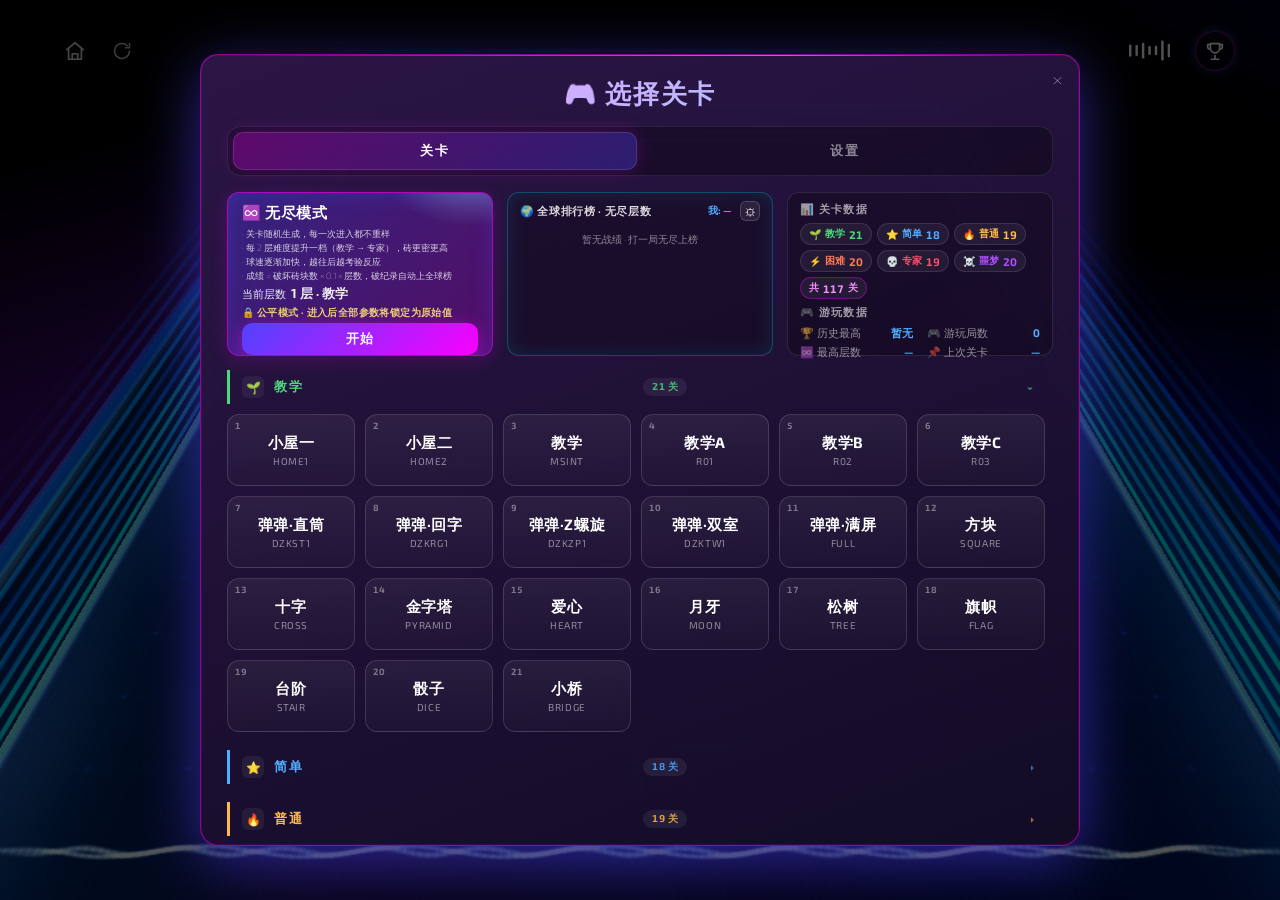
==== commit 6343ac36: "安全加固：CGI 路径穿越防护 + 移除第三方追踪遗留 - index.cgi: realpath 规范化前缀校验 + 静态资源扩展名白名单（防路径穿越） - 引擎: 清除原版统计容器 ID 与上报地" ====
--- a/web/index.html
+++ b/web/index.html
@@ -41,8 +41,8 @@
         <link rel="apple-touch-icon" href="./icons/icon_180.png">
         <meta name="robots" content="index,follow">
         <meta name="googlebot" content="index,follow">
-        <link rel="modulepreload" href="./assets/main.fb1695dd11ae33ec_v10.js" as="script">
-        <link rel="modulepreload" href="./assets/webgl.c47c235111ae33ec_v10.js" as="script">
+        <link rel="modulepreload" href="./assets/main.fb1695dd11ae33ec_v11.js" as="script">
+        <link rel="modulepreload" href="./assets/webgl.c47c235111ae33ec_v11.js" as="script">
         <link href="./assets/vendor.605820b411ae33ec.css" rel="stylesheet">
         <style>svg.icons-spritesheet symbol:not(.raw) * {
 fill: inherit;
@@ -789,7 +789,7 @@
         </div>
         <!-- 本地记录浮标：原游戏把记录发往已下线的 MSI 后端，这里改为本地保存并显示最高分 -->
         <script src="./assets/records_v28.js" defer="defer"></script>
-        <script type="module" src="./assets/main.fb1695dd11ae33ec_v10.js" defer="defer">
+        <script type="module" src="./assets/main.fb1695dd11ae33ec_v11.js" defer="defer">
         </script>
     </body>
 </html>
